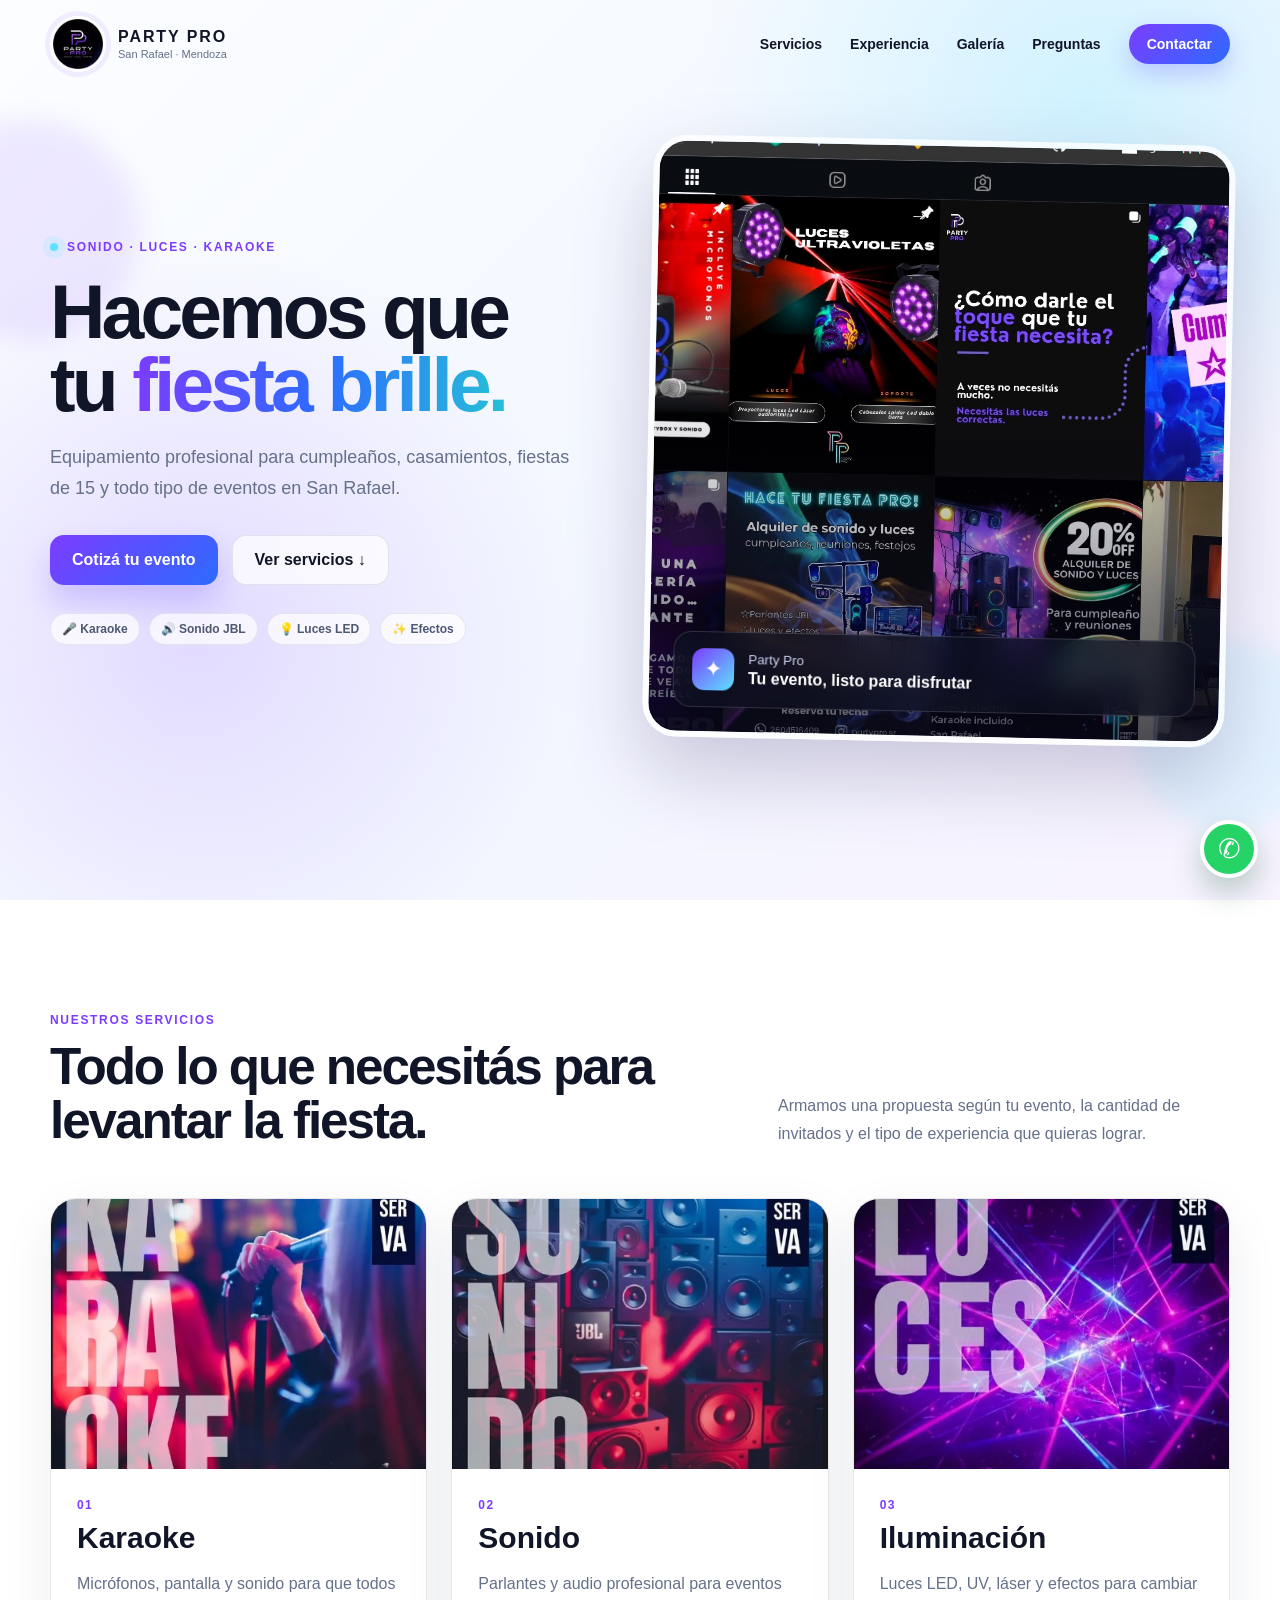
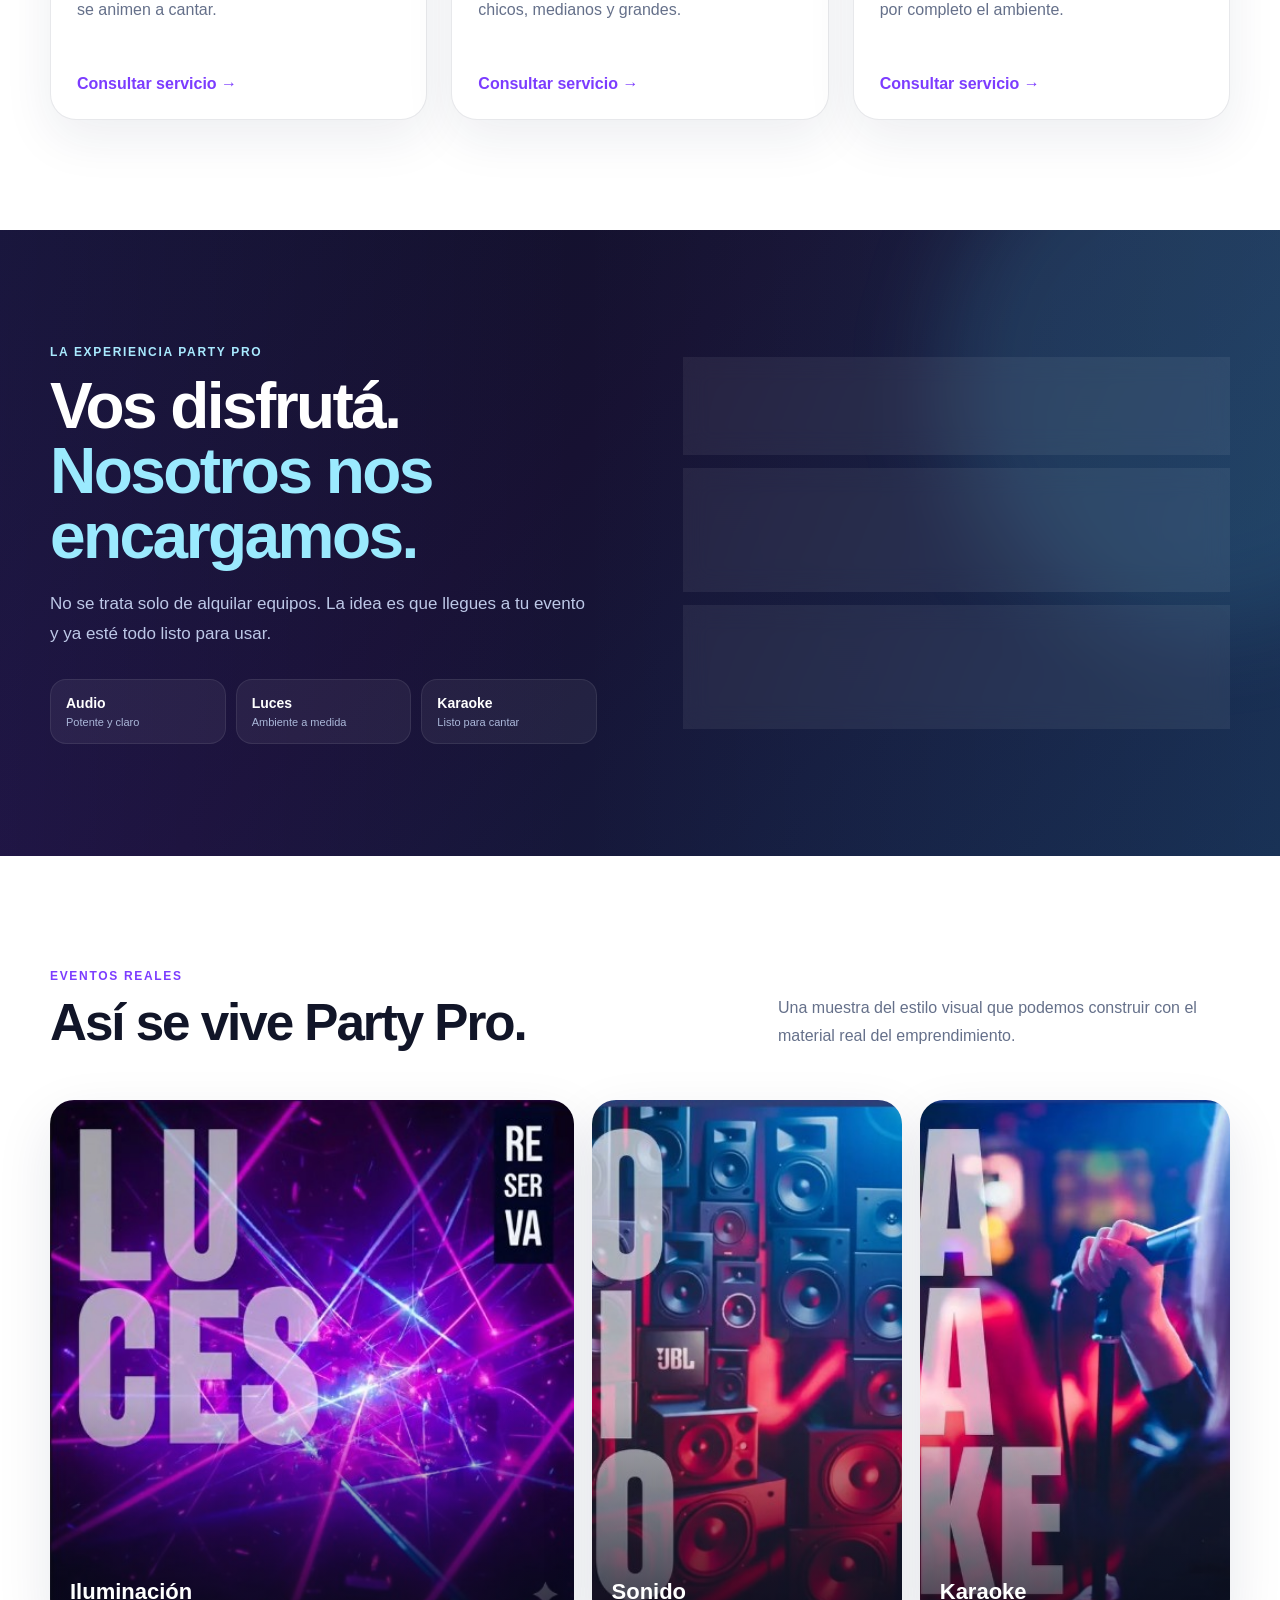
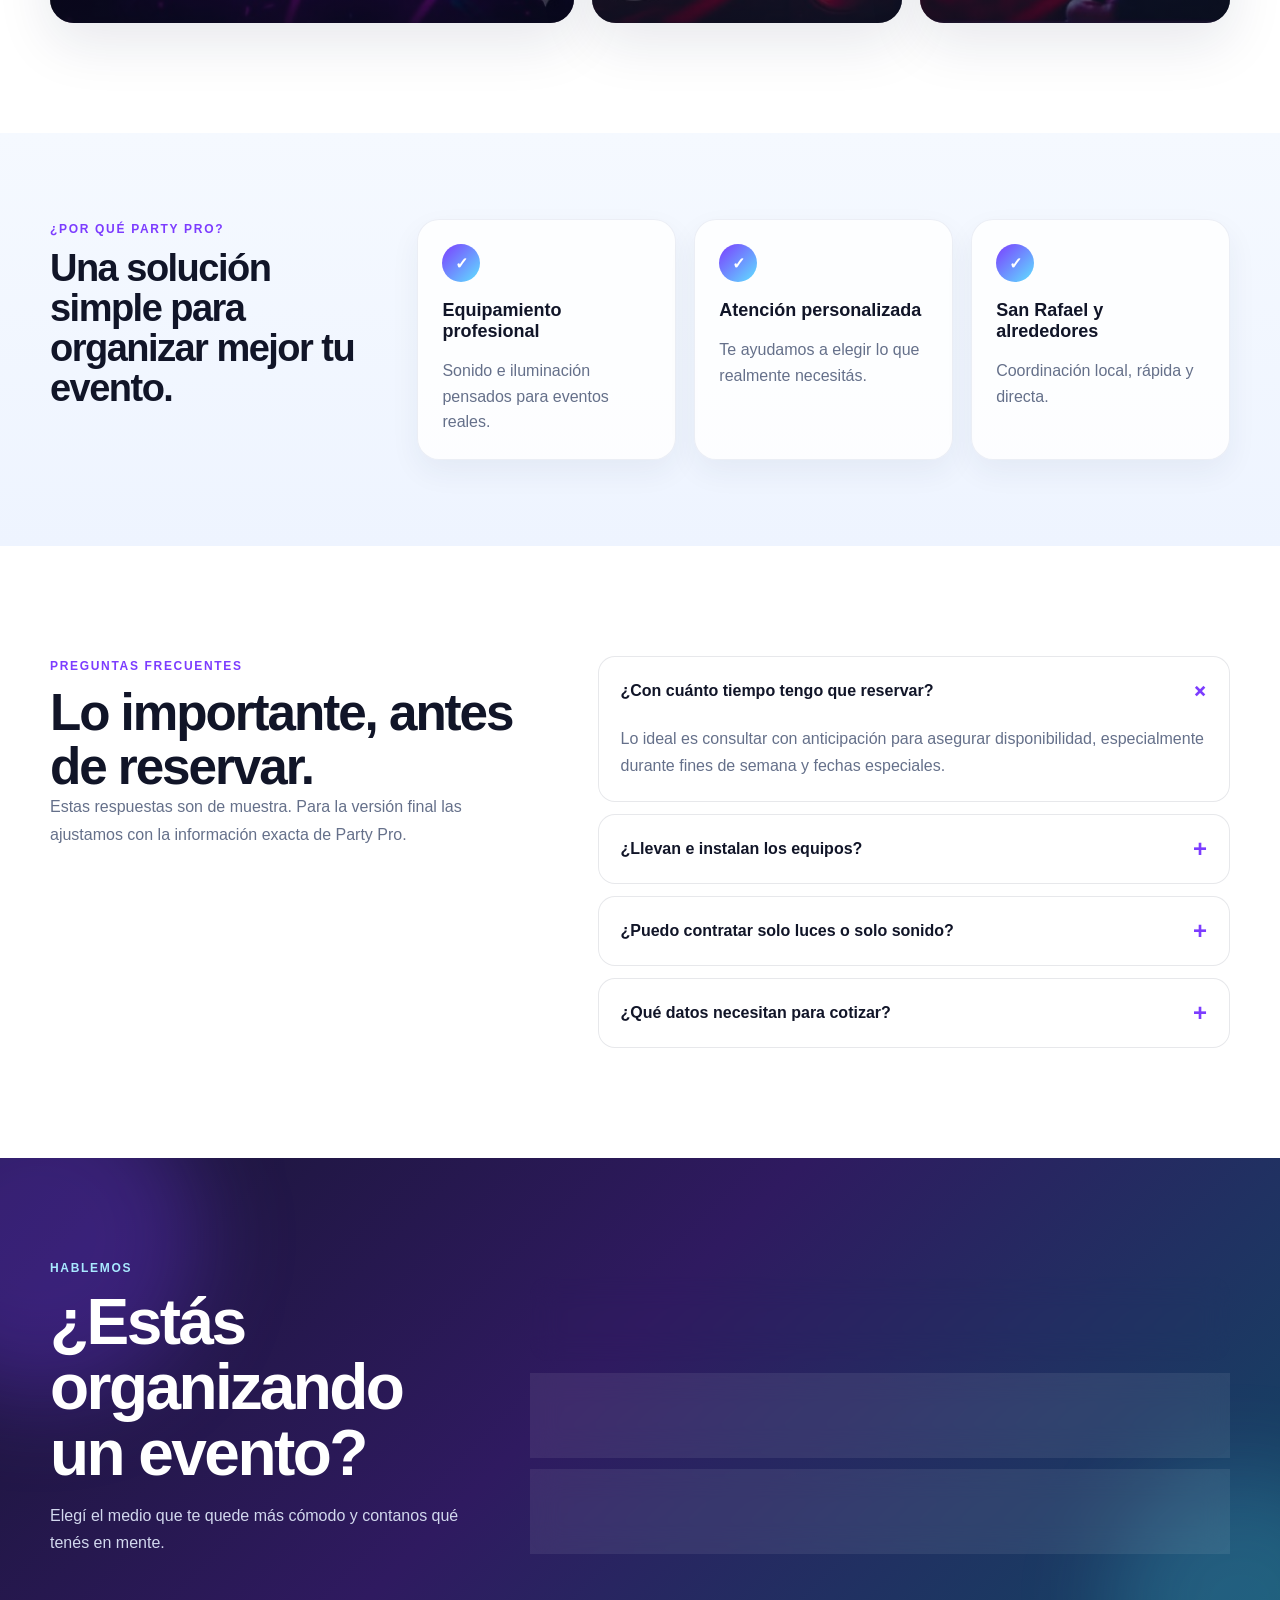
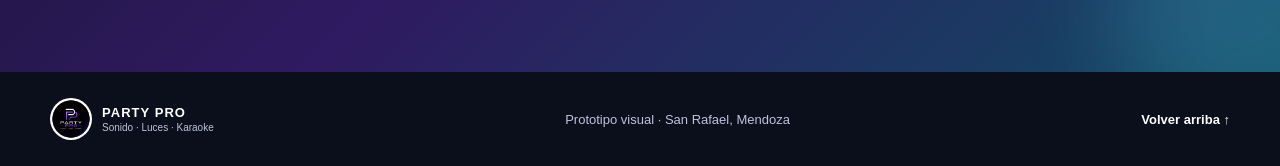
==== index.html @ 0759a893 "Primera version landing Party Pro" ====
<!DOCTYPE html>
<html lang="es">
<head>
  <meta charset="UTF-8" />
  <meta name="viewport" content="width=device-width, initial-scale=1.0" />
  <meta name="description" content="Party Pro San Rafael - Sonido, luces y karaoke para eventos." />
  <title>Party Pro | Sonido, luces y karaoke</title>
  <link rel="stylesheet" href="styles.css" />
</head>
<body>
  <header class="site-header" id="inicio">
    <nav class="navbar container">
      <a href="#inicio" class="brand" aria-label="Party Pro inicio">
        <img src="assets/logo.png" alt="Logo Party Pro" />
        <div class="brand-copy">
          <strong>PARTY PRO</strong>
          <span>San Rafael · Mendoza</span>
        </div>
      </a>

      <button class="menu-toggle" aria-label="Abrir menú" aria-expanded="false">
        <span></span><span></span><span></span>
      </button>

      <div class="nav-links">
        <a href="#servicios">Servicios</a>
        <a href="#experiencia">Experiencia</a>
        <a href="#galeria">Galería</a>
        <a href="#faq">Preguntas</a>
        <a href="#contacto" class="nav-cta">Contactar</a>
      </div>
    </nav>
  </header>

  <main>
    <section class="hero section-light">
      <div class="hero-orb orb-one"></div>
      <div class="hero-orb orb-two"></div>
      <div class="container hero-grid">
        <div class="hero-copy reveal">
          <div class="eyebrow"><span class="pulse"></span> Sonido · Luces · Karaoke</div>
          <h1>Hacemos que tu <span>fiesta brille.</span></h1>
          <p>Equipamiento profesional para cumpleaños, casamientos, fiestas de 15 y todo tipo de eventos en San Rafael.</p>
          <div class="hero-actions">
            <a class="btn btn-primary" href="#contacto">Cotizá tu evento</a>
            <a class="btn btn-ghost" href="#servicios">Ver servicios ↓</a>
          </div>
          <div class="chips">
            <span>🎤 Karaoke</span>
            <span>🔊 Sonido JBL</span>
            <span>💡 Luces LED</span>
            <span>✨ Efectos</span>
          </div>
        </div>

        <div class="hero-visual reveal delay-1">
          <div class="hero-card">
            <img src="assets/hero.jpg" alt="Equipamiento Party Pro para eventos" />
            <div class="hero-card-overlay"></div>
            <div class="hero-badge">
              <span class="badge-icon">✦</span>
              <div>
                <small>Party Pro</small>
                <strong>Tu evento, listo para disfrutar</strong>
              </div>
            </div>
          </div>
        </div>
      </div>
      <div class="hero-bottom-fade"></div>
    </section>

    <section class="services section-light" id="servicios">
      <div class="container">
        <div class="section-heading reveal">
          <div>
            <span class="kicker">Nuestros servicios</span>
            <h2>Todo lo que necesitás para levantar la fiesta.</h2>
          </div>
          <p>Armamos una propuesta según tu evento, la cantidad de invitados y el tipo de experiencia que quieras lograr.</p>
        </div>

        <div class="service-grid">
          <article class="service-card reveal">
            <div class="service-image"><img src="assets/karaoke.jpg" alt="Servicio de karaoke" /></div>
            <div class="service-content">
              <span class="service-number">01</span>
              <h3>Karaoke</h3>
              <p>Micrófonos, pantalla y sonido para que todos se animen a cantar.</p>
              <a href="#contacto">Consultar servicio →</a>
            </div>
          </article>

          <article class="service-card reveal delay-1">
            <div class="service-image"><img src="assets/sonido.jpg" alt="Servicio de sonido" /></div>
            <div class="service-content">
              <span class="service-number">02</span>
              <h3>Sonido</h3>
              <p>Parlantes y audio profesional para eventos chicos, medianos y grandes.</p>
              <a href="#contacto">Consultar servicio →</a>
            </div>
          </article>

          <article class="service-card reveal delay-2">
            <div class="service-image"><img src="assets/luces.jpg" alt="Servicio de luces" /></div>
            <div class="service-content">
              <span class="service-number">03</span>
              <h3>Iluminación</h3>
              <p>Luces LED, UV, láser y efectos para cambiar por completo el ambiente.</p>
              <a href="#contacto">Consultar servicio →</a>
            </div>
          </article>
        </div>
      </div>
    </section>

    <section class="impact" id="experiencia">
      <div class="impact-glow"></div>
      <div class="container impact-grid">
        <div class="impact-copy reveal">
          <span class="kicker light">La experiencia Party Pro</span>
          <h2>Vos disfrutá.<br><span>Nosotros nos encargamos.</span></h2>
          <p>No se trata solo de alquilar equipos. La idea es que llegues a tu evento y ya esté todo listo para usar.</p>
          <div class="mini-stats">
            <div><strong>Audio</strong><span>Potente y claro</span></div>
            <div><strong>Luces</strong><span>Ambiente a medida</span></div>
            <div><strong>Karaoke</strong><span>Listo para cantar</span></div>
          </div>
        </div>

        <div class="steps reveal delay-1">
          <div class="step"><span>01</span><div><h3>Contanos tu idea</h3><p>Fecha, lugar, cantidad de invitados y qué tenés pensado.</p></div></div>
          <div class="step"><span>02</span><div><h3>Armamos el combo ideal</h3><p>Te recomendamos el equipamiento que mejor encaja con tu evento.</p></div></div>
          <div class="step"><span>03</span><div><h3>Lo dejamos listo</h3><p>Coordinamos la entrega e instalación para que vos solo disfrutes.</p></div></div>
        </div>
      </div>
    </section>

    <section class="gallery section-light" id="galeria">
      <div class="container">
        <div class="section-heading reveal">
          <div>
            <span class="kicker">Eventos reales</span>
            <h2>Así se vive Party Pro.</h2>
          </div>
          <p>Una muestra del estilo visual que podemos construir con el material real del emprendimiento.</p>
        </div>

        <div class="gallery-grid">
          <figure class="gallery-item gallery-large reveal"><img src="assets/luces.jpg" alt="Luces para eventos"><figcaption>Iluminación</figcaption></figure>
          <figure class="gallery-item reveal delay-1"><img src="assets/sonido.jpg" alt="Sonido para eventos"><figcaption>Sonido</figcaption></figure>
          <figure class="gallery-item reveal delay-2"><img src="assets/karaoke.jpg" alt="Karaoke para eventos"><figcaption>Karaoke</figcaption></figure>
        </div>
      </div>
    </section>

    <section class="trust section-soft">
      <div class="container trust-grid reveal">
        <div class="trust-intro"><span class="kicker">¿Por qué Party Pro?</span><h2>Una solución simple para organizar mejor tu evento.</h2></div>
        <div class="trust-item"><span>✓</span><div><strong>Equipamiento profesional</strong><p>Sonido e iluminación pensados para eventos reales.</p></div></div>
        <div class="trust-item"><span>✓</span><div><strong>Atención personalizada</strong><p>Te ayudamos a elegir lo que realmente necesitás.</p></div></div>
        <div class="trust-item"><span>✓</span><div><strong>San Rafael y alrededores</strong><p>Coordinación local, rápida y directa.</p></div></div>
      </div>
    </section>

    <section class="faq section-light" id="faq">
      <div class="container faq-grid">
        <div class="faq-title reveal">
          <span class="kicker">Preguntas frecuentes</span>
          <h2>Lo importante, antes de reservar.</h2>
          <p>Estas respuestas son de muestra. Para la versión final las ajustamos con la información exacta de Party Pro.</p>
        </div>
        <div class="accordion reveal delay-1">
          <div class="faq-item active">
            <button><span>¿Con cuánto tiempo tengo que reservar?</span><b>+</b></button>
            <div class="faq-answer"><p>Lo ideal es consultar con anticipación para asegurar disponibilidad, especialmente durante fines de semana y fechas especiales.</p></div>
          </div>
          <div class="faq-item"><button><span>¿Llevan e instalan los equipos?</span><b>+</b></button><div class="faq-answer"><p>La modalidad final se confirma según el servicio contratado y el lugar del evento.</p></div></div>
          <div class="faq-item"><button><span>¿Puedo contratar solo luces o solo sonido?</span><b>+</b></button><div class="faq-answer"><p>Sí. Se puede armar una propuesta personalizada según lo que necesites.</p></div></div>
          <div class="faq-item"><button><span>¿Qué datos necesitan para cotizar?</span><b>+</b></button><div class="faq-answer"><p>Fecha, ubicación, tipo de evento, cantidad aproximada de invitados y los servicios que te interesan.</p></div></div>
        </div>
      </div>
    </section>

    <section class="contact" id="contacto">
      <div class="contact-orb contact-orb-1"></div>
      <div class="contact-orb contact-orb-2"></div>
      <div class="container contact-wrap reveal">
        <div class="contact-copy">
          <span class="kicker light">Hablemos</span>
          <h2>¿Estás organizando un evento?</h2>
          <p>Elegí el medio que te quede más cómodo y contanos qué tenés en mente.</p>
        </div>
        <div class="contact-options">
          <a class="contact-card primary-contact" href="https://wa.me/" target="_blank" rel="noreferrer"><span class="contact-icon">◉</span><div><small>Respuesta rápida</small><strong>WhatsApp</strong><em>Consultar presupuesto →</em></div></a>
          <a class="contact-card" href="https://www.instagram.com/partyprosanrafael/" target="_blank" rel="noreferrer"><span class="contact-icon">◎</span><div><small>Seguinos</small><strong>Instagram</strong><em>@partyprosanrafael →</em></div></a>
          <a class="contact-card" href="mailto:contacto@partypro.com"><span class="contact-icon">✉</span><div><small>Escribinos</small><strong>Email</strong><em>Enviar correo →</em></div></a>
        </div>
      </div>
    </section>
  </main>

  <footer>
    <div class="container footer-inner">
      <div class="footer-brand"><img src="assets/logo.png" alt="Party Pro"><div><strong>PARTY PRO</strong><span>Sonido · Luces · Karaoke</span></div></div>
      <p>Prototipo visual · San Rafael, Mendoza</p>
      <a href="#inicio">Volver arriba ↑</a>
    </div>
  </footer>

  <a href="https://wa.me/" class="floating-whatsapp" target="_blank" rel="noreferrer" aria-label="WhatsApp">✆</a>
  <script src="script.js"></script>
</body>
</html>
---- styles.css ----
:root {
  --ink: #111528;
  --muted: #65708a;
  --line: rgba(27, 34, 60, .10);
  --purple: #7c3cff;
  --purple-2: #a855f7;
  --cyan: #5fe2ff;
  --blue: #2d6bff;
  --paper: #f7fbff;
  --paper-2: #eef7ff;
  --white: #ffffff;
  --night: #0d1020;
}

* { box-sizing: border-box; }
html { scroll-behavior: smooth; }
body {
  margin: 0;
  font-family: Arial, sans-serif;
  color: var(--ink);
  background: #fff;
  overflow-x: hidden;
}
img { display: block; width: 100%; }
a { color: inherit; text-decoration: none; }
button { font: inherit; }
.container { width: min(1180px, calc(100% - 40px)); margin: 0 auto; }

.site-header {
  position: fixed;
  top: 0;
  left: 0;
  width: 100%;
  z-index: 50;
  padding: 16px 0;
  transition: .3s ease;
}
.site-header.scrolled {
  background: rgba(255,255,255,.82);
  backdrop-filter: blur(18px);
  box-shadow: 0 12px 40px rgba(25,35,70,.08);
}
.navbar { display: flex; align-items: center; justify-content: space-between; }
.brand { display: flex; align-items: center; gap: 12px; }
.brand img { width: 56px; height: 56px; border-radius: 50%; object-fit: cover; box-shadow: 0 0 0 5px rgba(124,60,255,.08); }
.brand-copy { display: flex; flex-direction: column; }
.brand-copy strong { font-family: 'Trebuchet MS', Arial, sans-serif; font-size: 16px; letter-spacing: .12em; }
.brand-copy span { font-size: 11px; color: var(--muted); margin-top: 2px; }
.nav-links { display: flex; gap: 28px; align-items: center; font-size: 14px; font-weight: 700; }
.nav-links a { position: relative; }
.nav-links a:not(.nav-cta)::after { content: ''; position: absolute; left: 0; bottom: -8px; width: 0; height: 2px; background: linear-gradient(90deg,var(--purple),var(--cyan)); transition: .25s; }
.nav-links a:hover::after, .nav-links a.active::after { width: 100%; }
.nav-cta { padding: 12px 18px; border-radius: 999px; color: white; background: linear-gradient(135deg,var(--purple),var(--blue)); box-shadow: 0 10px 25px rgba(85,70,255,.25); }
.menu-toggle { display: none; background: none; border: 0; padding: 8px; }
.menu-toggle span { display: block; width: 24px; height: 2px; background: var(--ink); margin: 5px 0; }

.section-light { background: #fff; }
.hero {
  min-height: 100vh;
  position: relative;
  overflow: hidden;
  padding: 140px 0 92px;
  background:
    radial-gradient(circle at 85% 12%, rgba(96,226,255,.24), transparent 29%),
    radial-gradient(circle at 15% 70%, rgba(124,60,255,.16), transparent 31%),
    linear-gradient(135deg,#fbfdff 0%,#f3f7ff 55%,#f8f3ff 100%);
}
.hero-grid { display: grid; grid-template-columns: .95fr 1.05fr; gap: 72px; align-items: center; }
.eyebrow, .kicker { display: inline-flex; align-items: center; gap: 9px; text-transform: uppercase; font-size: 12px; font-weight: 800; letter-spacing: .14em; color: var(--purple); }
.kicker.light { color: #a9eaff; }
.pulse { width: 8px; height: 8px; border-radius: 50%; background: var(--cyan); box-shadow: 0 0 0 7px rgba(95,226,255,.15); }
.hero h1, h2, h3 { font-family: 'Trebuchet MS', Arial, sans-serif; }
.hero h1 { margin: 20px 0 20px; font-size: clamp(54px, 6vw, 86px); line-height: .96; letter-spacing: -.05em; max-width: 680px; }
.hero h1 span { background: linear-gradient(90deg,var(--purple),var(--blue),#26bfd7); -webkit-background-clip: text; color: transparent; }
.hero-copy > p { margin: 0; font-size: 18px; line-height: 1.7; color: var(--muted); max-width: 620px; }
.hero-actions { display: flex; gap: 14px; margin-top: 32px; }
.btn { display: inline-flex; align-items: center; justify-content: center; padding: 15px 22px; border-radius: 14px; font-weight: 800; transition: .25s; }
.btn:hover { transform: translateY(-2px); }
.btn-primary { color: white; background: linear-gradient(135deg,var(--purple),var(--blue)); box-shadow: 0 16px 30px rgba(90,61,255,.22); }
.btn-ghost { background: rgba(255,255,255,.72); border: 1px solid var(--line); backdrop-filter: blur(12px); }
.chips { display: flex; flex-wrap: wrap; gap: 9px; margin-top: 28px; }
.chips span { padding: 8px 11px; border: 1px solid rgba(35,46,80,.09); background: rgba(255,255,255,.7); border-radius: 999px; font-size: 12px; font-weight: 700; color: #4e5872; }
.hero-visual { position: relative; }
.hero-card { position: relative; border-radius: 34px; overflow: hidden; box-shadow: 0 35px 80px rgba(46,30,90,.22); transform: rotate(1.2deg); border: 6px solid rgba(255,255,255,.75); }
.hero-card img { height: 590px; object-fit: cover; filter: saturate(1.1) contrast(1.02); }
.hero-card-overlay { position: absolute; inset: 0; background: linear-gradient(180deg,transparent 40%,rgba(10,10,30,.68)); }
.hero-badge { position: absolute; left: 24px; right: 24px; bottom: 24px; display: flex; gap: 14px; align-items: center; background: rgba(13,16,32,.68); color: white; padding: 16px 18px; border-radius: 18px; backdrop-filter: blur(14px); border: 1px solid rgba(255,255,255,.14); }
.badge-icon { width: 42px; height: 42px; border-radius: 12px; display: grid; place-items: center; background: linear-gradient(135deg,var(--purple),var(--cyan)); font-size: 22px; }
.hero-badge div { display: flex; flex-direction: column; gap: 3px; }
.hero-badge small { color: #cdd4f6; }
.hero-orb { position: absolute; border-radius: 50%; filter: blur(12px); pointer-events: none; }
.orb-one { width: 220px; height: 220px; background: rgba(124,60,255,.10); top: 120px; left: -80px; }
.orb-two { width: 190px; height: 190px; background: rgba(95,226,255,.13); right: -45px; bottom: 70px; }

.services, .gallery, .faq { padding: 110px 0; }
.section-heading { display: grid; grid-template-columns: 1.2fr .8fr; gap: 50px; align-items: end; margin-bottom: 50px; }
.section-heading h2, .faq-title h2, .trust-intro h2 { margin: 12px 0 0; font-size: clamp(38px,4vw,58px); line-height: 1.05; letter-spacing: -.04em; }
.section-heading p, .faq-title p { margin: 0; color: var(--muted); line-height: 1.75; }
.service-grid { display: grid; grid-template-columns: repeat(3,1fr); gap: 24px; }
.service-card { border-radius: 26px; overflow: hidden; background: #fff; border: 1px solid var(--line); box-shadow: 0 18px 50px rgba(24,36,72,.08); transition: .3s ease; }
.service-card:hover { transform: translateY(-8px); box-shadow: 0 26px 70px rgba(73,47,150,.14); border-color: rgba(124,60,255,.28); }
.service-image { height: 270px; overflow: hidden; background: #111; }
.service-image img { height: 100%; object-fit: cover; transition: .45s ease; }
.service-card:hover .service-image img { transform: scale(1.05); }
.service-content { padding: 26px; }
.service-number { color: var(--purple); font-weight: 800; font-size: 12px; letter-spacing: .12em; }
.service-content h3 { font-size: 30px; margin: 8px 0 10px; }
.service-content p { color: var(--muted); line-height: 1.65; min-height: 80px; }
.service-content a { display: inline-block; margin-top: 8px; color: var(--purple); font-weight: 800; }

.impact { position: relative; overflow: hidden; padding: 112px 0; color: white; background: linear-gradient(135deg,#0e1227 0%,#171132 42%,#132348 100%); }
.impact::before { content: ''; position: absolute; inset: 0; background: linear-gradient(90deg,rgba(124,60,255,.10),transparent 45%,rgba(95,226,255,.08)); }
.impact-glow { position: absolute; width: 520px; height: 520px; right: -180px; top: -120px; border-radius: 50%; background: rgba(86,211,255,.13); filter: blur(45px); }
.impact-grid { position: relative; display: grid; grid-template-columns: 1fr 1fr; gap: 86px; align-items: center; }
.impact h2 { font-size: clamp(46px,5vw,72px); margin: 14px 0 20px; line-height: 1.02; letter-spacing: -.04em; }
.impact h2 span { color: #9beafe; }
.impact-copy > p { color: #bdc8e7; line-height: 1.75; font-size: 17px; max-width: 570px; }
.mini-stats { display: grid; grid-template-columns: repeat(3,1fr); gap: 10px; margin-top: 30px; }
.mini-stats div { padding: 15px; background: rgba(255,255,255,.06); border: 1px solid rgba(255,255,255,.08); border-radius: 16px; }
.mini-stats strong, .mini-stats span { display: block; }
.mini-stats strong { font-size: 14px; }
.mini-stats span { font-size: 11px; margin-top: 5px; color: #aab7d9; }
.steps { display: flex; flex-direction: column; gap: 14px; }
.step { display: grid; grid-template-columns: 52px 1fr; gap: 18px; padding: 22px; border-radius: 20px; background: rgba(255,255,255,.065); border: 1px solid rgba(255,255,255,.09); backdrop-filter: blur(12px); }
.step > span { width: 48px; height: 48px; display: grid; place-items: center; border-radius: 14px; background: linear-gradient(135deg,var(--purple),var(--blue)); font-weight: 800; }
.step h3 { margin: 0 0 4px; font-size: 20px; }
.step p { margin: 0; color: #b9c5e5; line-height: 1.55; }

.gallery-grid { display: grid; grid-template-columns: 1.35fr .8fr .8fr; gap: 18px; min-height: 430px; }
.gallery-item { position: relative; margin: 0; border-radius: 24px; overflow: hidden; min-height: 420px; box-shadow: 0 20px 55px rgba(20,34,70,.10); }
.gallery-item img { height: 100%; object-fit: cover; transition: .4s; }
.gallery-item:hover img { transform: scale(1.045); }
.gallery-item::after { content: ''; position: absolute; inset: 0; background: linear-gradient(180deg,transparent 58%,rgba(8,11,29,.70)); }
.gallery-item figcaption { position: absolute; left: 20px; bottom: 18px; z-index: 2; color: white; font-family: 'Trebuchet MS', Arial, sans-serif; font-size: 22px; font-weight: 700; }

.section-soft { background: linear-gradient(180deg,#f5f9ff,#eef4ff); }
.trust { padding: 86px 0; }
.trust-grid { display: grid; grid-template-columns: 1.35fr repeat(3,1fr); gap: 18px; align-items: stretch; }
.trust-intro { padding-right: 24px; }
.trust-intro h2 { font-size: 38px; }
.trust-item { background: rgba(255,255,255,.82); border: 1px solid rgba(82,101,156,.1); border-radius: 22px; padding: 24px; box-shadow: 0 12px 30px rgba(35,51,88,.06); }
.trust-item > span { display: grid; place-items: center; width: 38px; height: 38px; border-radius: 50%; color: white; background: linear-gradient(135deg,var(--purple),var(--cyan)); font-weight: 900; margin-bottom: 18px; }
.trust-item strong { font-family: 'Trebuchet MS', Arial, sans-serif; font-size: 18px; }
.trust-item p { color: var(--muted); line-height: 1.6; margin-bottom: 0; }

.faq-grid { display: grid; grid-template-columns: .85fr 1.15fr; gap: 80px; }
.faq-title { position: sticky; top: 130px; align-self: start; }
.accordion { display: flex; flex-direction: column; gap: 12px; }
.faq-item { border: 1px solid var(--line); border-radius: 17px; overflow: hidden; background: #fff; }
.faq-item button { width: 100%; display: flex; justify-content: space-between; align-items: center; text-align: left; background: none; border: 0; padding: 20px 22px; font-weight: 800; cursor: pointer; color: var(--ink); }
.faq-item b { color: var(--purple); font-size: 24px; transition: .25s; }
.faq-answer { max-height: 0; overflow: hidden; transition: max-height .35s ease; }
.faq-answer p { margin: 0; padding: 0 22px 22px; color: var(--muted); line-height: 1.7; }
.faq-item.active .faq-answer { max-height: 170px; }
.faq-item.active b { transform: rotate(45deg); }

.contact { position: relative; overflow: hidden; color: white; background: linear-gradient(135deg,#191536,#2f1a60 45%,#114964); padding: 100px 0; }
.contact-wrap { position: relative; display: grid; grid-template-columns: .75fr 1.25fr; gap: 60px; align-items: center; }
.contact-copy h2 { font-size: clamp(44px,5vw,68px); margin: 14px 0 16px; line-height: 1.02; letter-spacing: -.04em; }
.contact-copy p { color: #d2d8ee; line-height: 1.7; max-width: 450px; }
.contact-options { display: grid; gap: 12px; }
.contact-card { display: grid; grid-template-columns: 56px 1fr; gap: 16px; align-items: center; padding: 17px 19px; border-radius: 18px; background: rgba(255,255,255,.08); border: 1px solid rgba(255,255,255,.12); backdrop-filter: blur(14px); transition: .25s; }
.contact-card:hover { transform: translateX(6px); background: rgba(255,255,255,.12); }
.primary-contact { background: linear-gradient(90deg,rgba(124,60,255,.55),rgba(45,107,255,.42)); }
.contact-icon { display: grid; place-items: center; width: 48px; height: 48px; border-radius: 14px; background: rgba(255,255,255,.11); font-size: 22px; }
.contact-card div { display: grid; grid-template-columns: 1fr auto; align-items: center; gap: 3px 12px; }
.contact-card small { grid-column: 1/-1; color: #bfc9ea; }
.contact-card strong { font-family: 'Trebuchet MS', Arial, sans-serif; font-size: 22px; }
.contact-card em { font-style: normal; color: #dbe1ff; font-size: 13px; font-weight: 700; }
.contact-orb { position: absolute; border-radius: 50%; filter: blur(45px); }
.contact-orb-1 { width: 320px; height: 320px; background: rgba(124,60,255,.30); left: -120px; top: -80px; }
.contact-orb-2 { width: 260px; height: 260px; background: rgba(95,226,255,.18); right: -90px; bottom: -60px; }

footer { background: #0b0e1b; color: #bcc4dc; padding: 26px 0; }
.footer-inner { display: flex; align-items: center; justify-content: space-between; gap: 24px; font-size: 13px; }
.footer-brand { display: flex; align-items: center; gap: 10px; }
.footer-brand img { width: 42px; height: 42px; border-radius: 50%; }
.footer-brand div { display: flex; flex-direction: column; }
.footer-brand strong { color: white; font-family: 'Trebuchet MS', Arial, sans-serif; letter-spacing: .08em; }
.footer-brand span { font-size: 10px; margin-top: 2px; }
.footer-inner a { color: white; font-weight: 700; }
.floating-whatsapp { position: fixed; right: 22px; bottom: 22px; z-index: 40; width: 58px; height: 58px; border-radius: 50%; display: grid; place-items: center; background: #25d366; color: white; font-size: 27px; box-shadow: 0 14px 30px rgba(17,91,47,.28); border: 4px solid white; }

.reveal { opacity: 0; transform: translateY(24px); transition: opacity .7s ease, transform .7s ease; }
.reveal.visible { opacity: 1; transform: translateY(0); }
.delay-1 { transition-delay: .1s; }
.delay-2 { transition-delay: .2s; }

@media (max-width: 980px) {
  .hero-grid, .impact-grid, .contact-wrap, .faq-grid { grid-template-columns: 1fr; }
  .hero { padding-top: 128px; }
  .hero-grid { gap: 42px; }
  .hero-card img { height: 480px; }
  .service-grid { grid-template-columns: 1fr; }
  .service-image { height: 360px; }
  .gallery-grid { grid-template-columns: 1fr 1fr; }
  .gallery-large { grid-column: 1/-1; min-height: 460px; }
  .trust-grid { grid-template-columns: 1fr 1fr; }
  .trust-intro { grid-column: 1/-1; }
  .faq-title { position: static; }
  .nav-links { position: absolute; top: 82px; left: 20px; right: 20px; display: none; flex-direction: column; align-items: stretch; gap: 4px; padding: 14px; border-radius: 18px; background: rgba(255,255,255,.96); box-shadow: 0 18px 50px rgba(19,30,68,.14); }
  .nav-links.open { display: flex; }
  .nav-links a { padding: 11px 12px; }
  .menu-toggle { display: block; }
}

@media (max-width: 640px) {
  .container { width: min(100% - 28px, 1180px); }
  .brand-copy { display: none; }
  .brand img { width: 50px; height: 50px; }
  .hero { padding-top: 112px; min-height: auto; }
  .hero h1 { font-size: 50px; }
  .hero-copy > p { font-size: 16px; }
  .hero-actions { flex-direction: column; }
  .btn { width: 100%; }
  .hero-card img { height: 420px; }
  .section-heading { grid-template-columns: 1fr; gap: 18px; }
  .services, .gallery, .faq { padding: 82px 0; }
  .service-image { height: 260px; }
  .impact { padding: 84px 0; }
  .impact-grid { gap: 48px; }
  .mini-stats { grid-template-columns: 1fr; }
  .gallery-grid { grid-template-columns: 1fr; }
  .gallery-large { grid-column: auto; }
  .gallery-item, .gallery-large { min-height: 350px; }
  .trust-grid { grid-template-columns: 1fr; }
  .trust-intro { grid-column: auto; }
  .contact { padding: 80px 0; }
  .contact-card div { grid-template-columns: 1fr; }
  .contact-card em { margin-top: 3px; }
  .footer-inner { flex-direction: column; align-items: flex-start; }
}
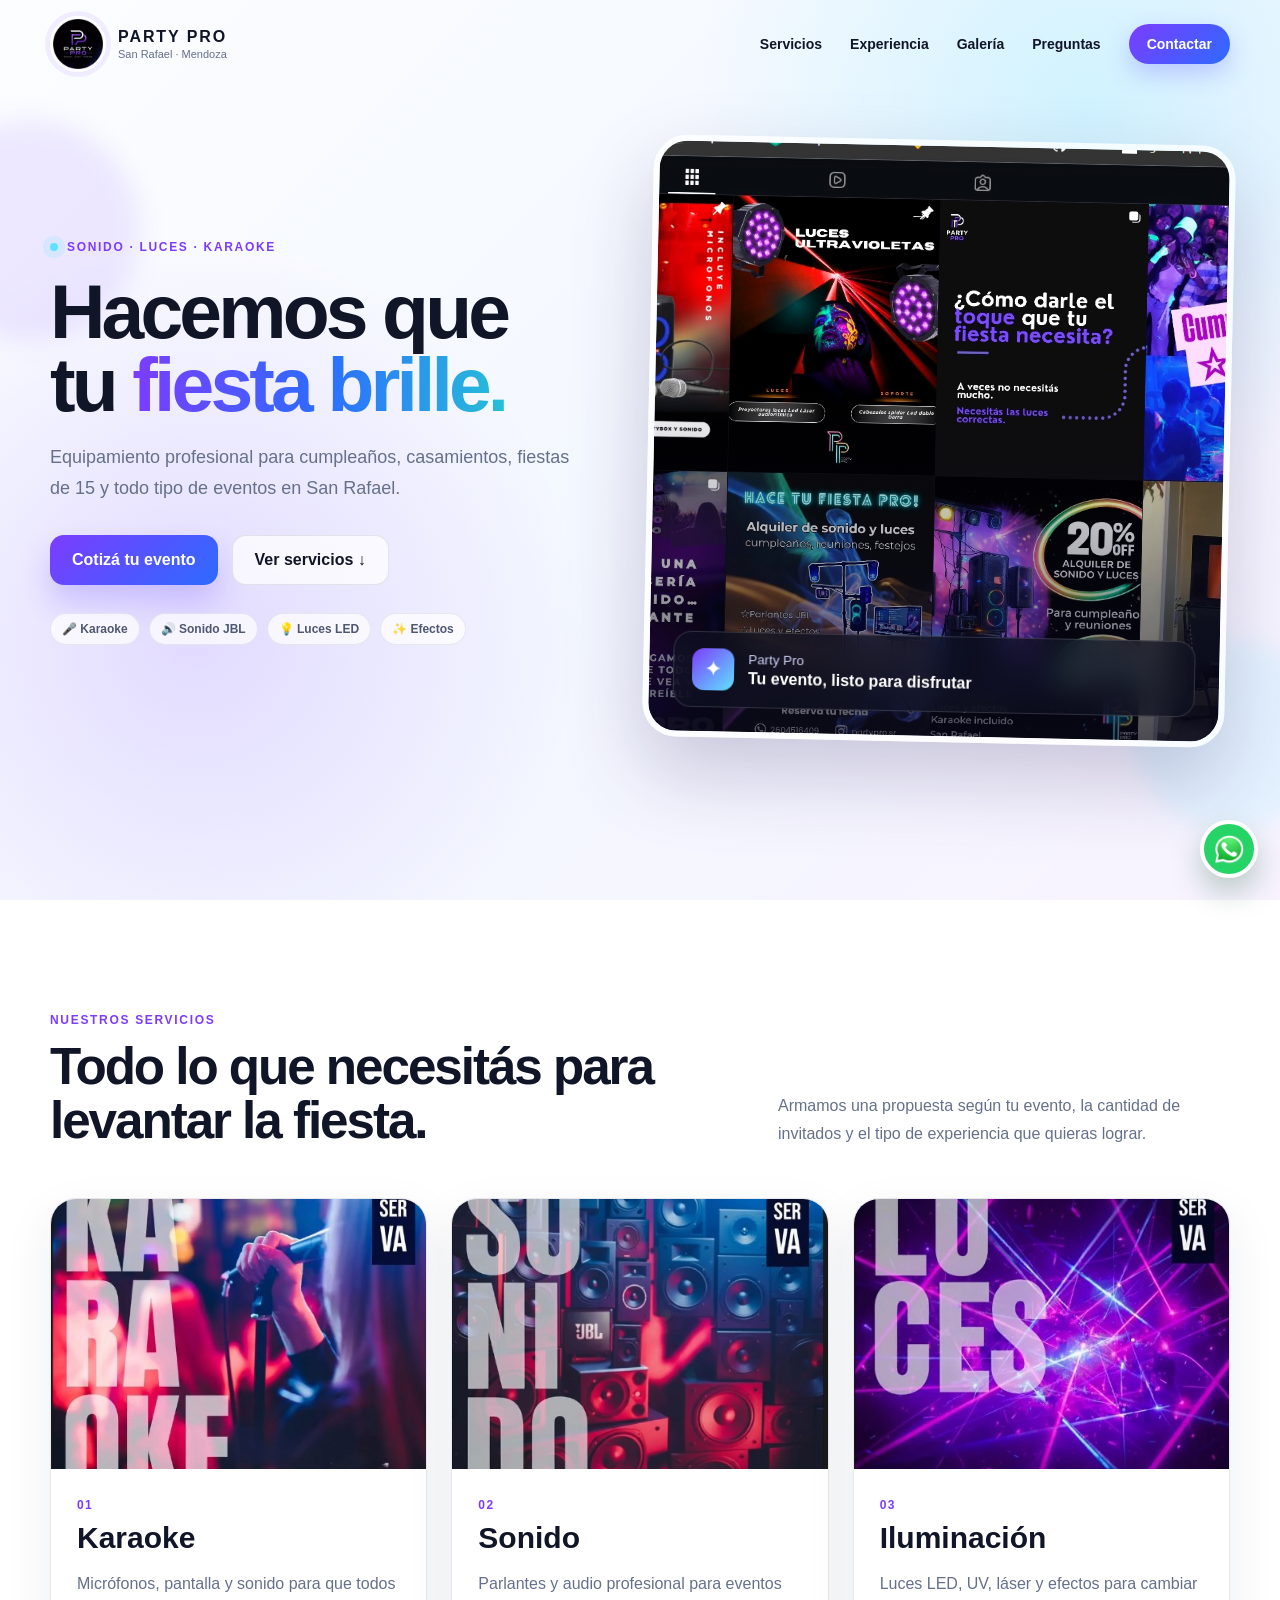
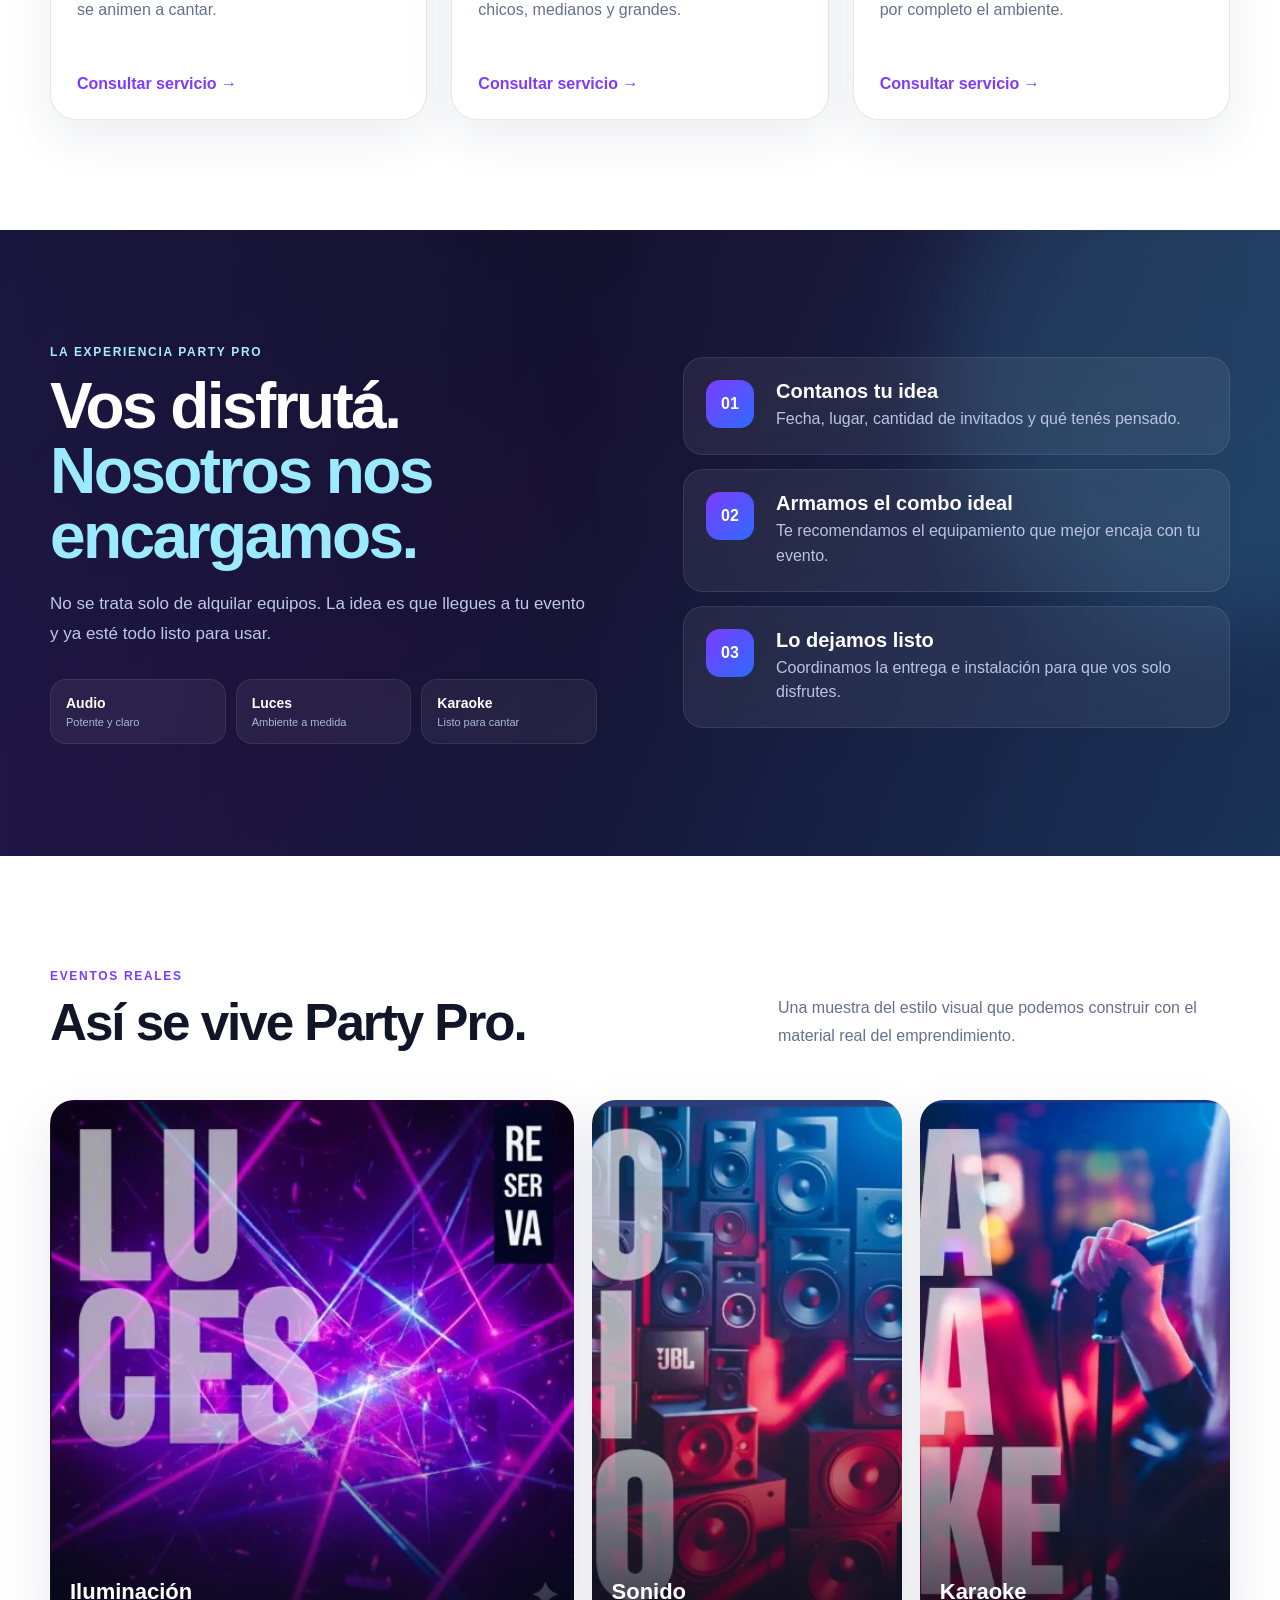
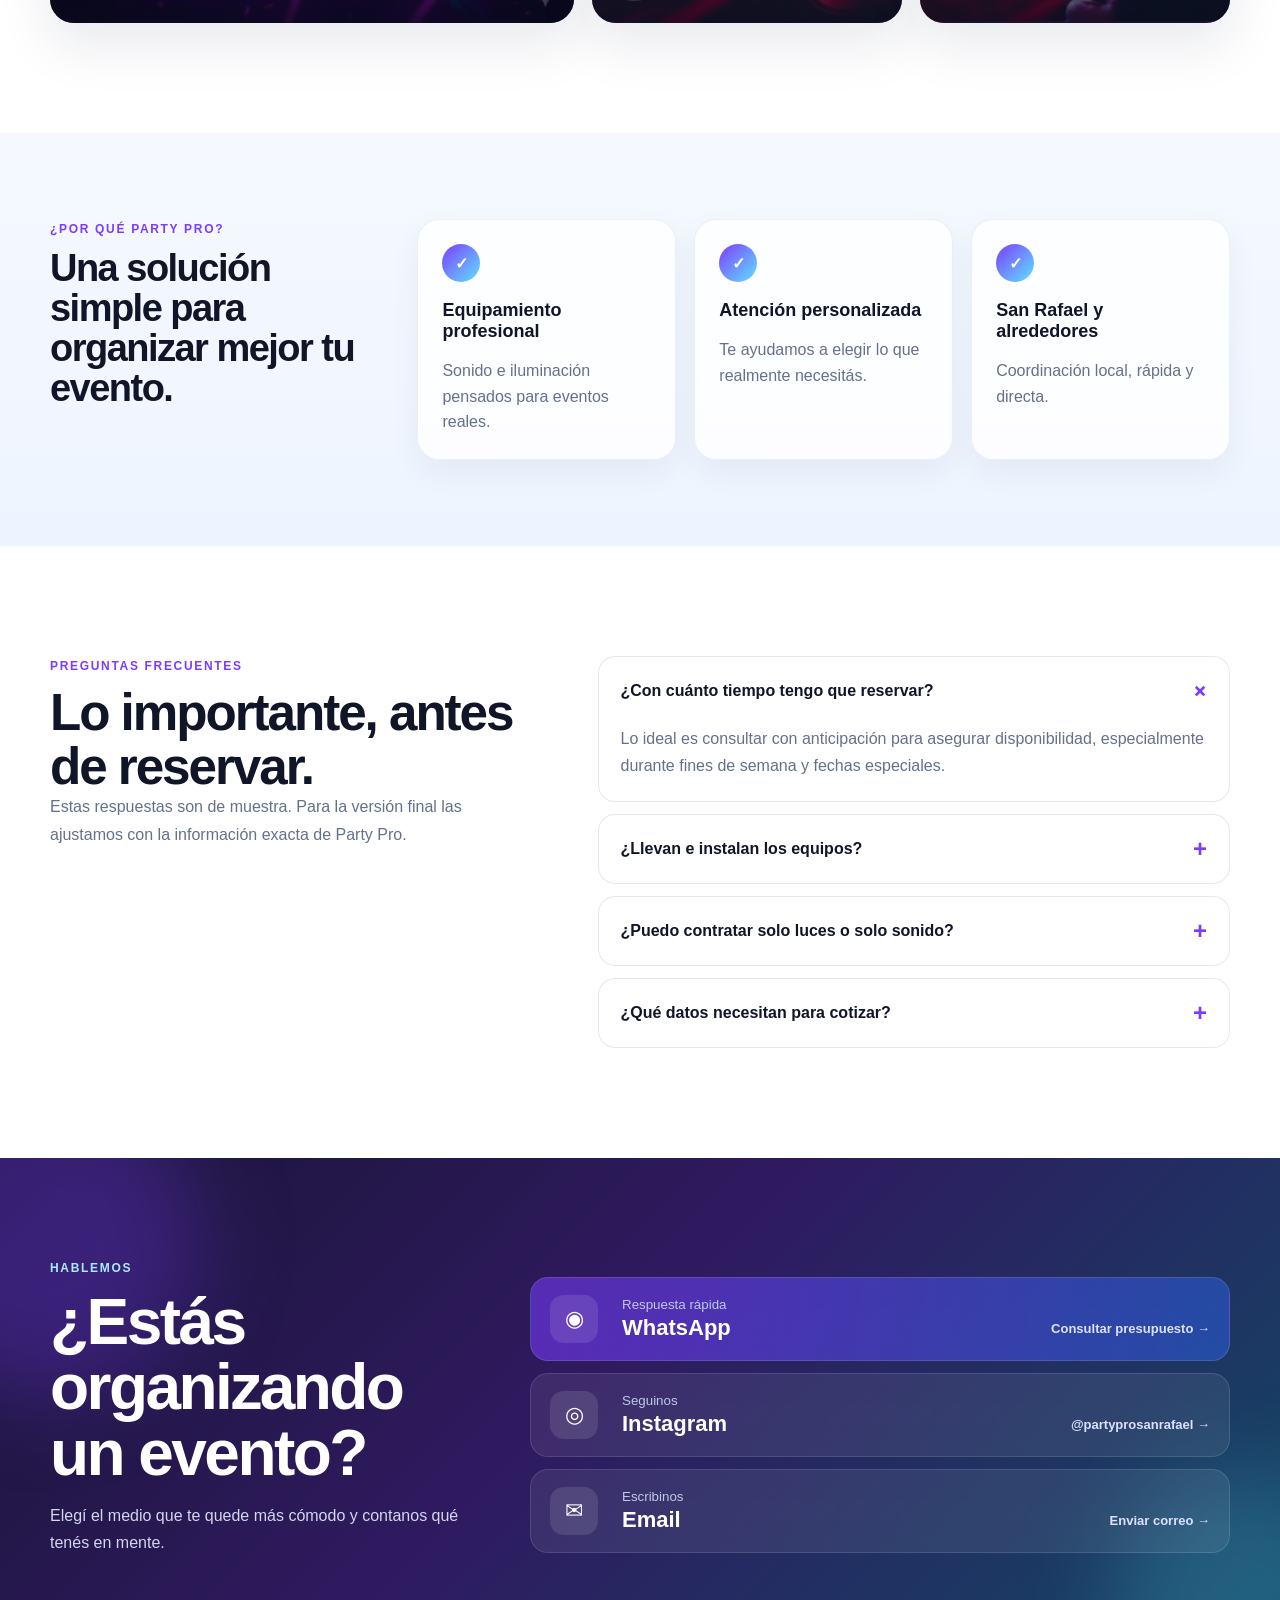
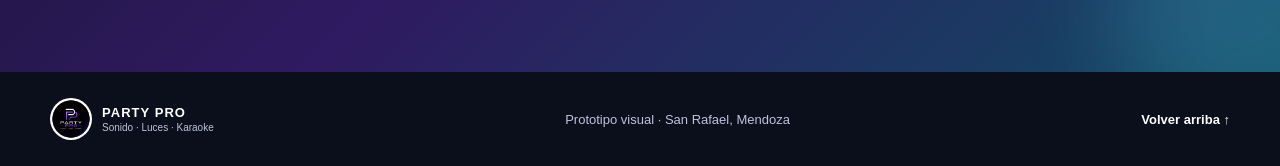
==== commit e777aef6: "favicon y par de mejoras mas" ====
--- a/index.html
+++ b/index.html
@@ -5,6 +5,11 @@
   <meta name="viewport" content="width=device-width, initial-scale=1.0" />
   <meta name="description" content="Party Pro San Rafael - Sonido, luces y karaoke para eventos." />
   <title>Party Pro | Sonido, luces y karaoke</title>
+  <link rel="icon" type="image/png" sizes="32x32" href="assets/favicon-32.png" />
+  <link rel="icon" type="image/png" sizes="48x48" href="assets/favicon-48.png" />
+  <link rel="icon" type="image/png" sizes="192x192" href="assets/favicon-192.png" />
+  <link rel="apple-touch-icon" sizes="180x180" href="assets/favicon-180.png" />
+  <link rel="icon" type="image/png" href="assets/favicon.png" />
   <link rel="stylesheet" href="styles.css" />
 </head>
 <body>
@@ -208,7 +213,7 @@
     </div>
   </footer>
 
-  <a href="https://wa.me/" class="floating-whatsapp" target="_blank" rel="noreferrer" aria-label="WhatsApp">✆</a>
+  <a href="https://wa.me/" class="floating-whatsapp" target="_blank" rel="noreferrer" aria-label="WhatsApp"><img src="assets/wsp.png" alt="WhatsApp Party Pro" /></a>
   <script src="script.js"></script>
 </body>
 </html>
--- a/styles.css
+++ b/styles.css
@@ -10,6 +10,7 @@
   --paper-2: #eef7ff;
   --white: #ffffff;
   --night: #0d1020;
+  --scroll-percent: 0%;
 }
 
 * { box-sizing: border-box; }
@@ -179,7 +180,117 @@
 .footer-brand strong { color: white; font-family: 'Trebuchet MS', Arial, sans-serif; letter-spacing: .08em; }
 .footer-brand span { font-size: 10px; margin-top: 2px; }
 .footer-inner a { color: white; font-weight: 700; }
-.floating-whatsapp { position: fixed; right: 22px; bottom: 22px; z-index: 40; width: 58px; height: 58px; border-radius: 50%; display: grid; place-items: center; background: #25d366; color: white; font-size: 27px; box-shadow: 0 14px 30px rgba(17,91,47,.28); border: 4px solid white; }
+.floating-whatsapp {
+  position: fixed;
+  right: 22px;
+  bottom: 22px;
+  z-index: 40;
+  width: 58px;
+  height: 58px;
+  border-radius: 50%;
+  display: grid;
+  place-items: center;
+  background: #25d366;
+  color: white;
+  font-size: 27px;
+  box-shadow: 0 14px 30px rgba(17,91,47,.28);
+  border: 4px solid white;
+  transition: all 0.3s ease;
+}
+
+.floating-whatsapp img {
+  width: 30px;
+  height: 30px;
+  object-fit: contain;
+}
+
+.floating-whatsapp:hover {
+  transform: scale(1.1);
+  box-shadow: 0 20px 40px rgba(17,91,47,.35);
+}
+
+.back-to-top {
+  position: fixed;
+  left: 22px;
+  bottom: 22px;
+  z-index: 40;
+  width: 48px;
+  height: 48px;
+  border-radius: 50%;
+  display: grid;
+  place-items: center;
+  background: var(--purple);
+  color: white;
+  font-size: 20px;
+  box-shadow: 0 10px 25px rgba(85,70,255,.25);
+  border: 4px solid white;
+  opacity: 0;
+  visibility: hidden;
+  transform: translateY(20px);
+  transition: all 0.4s ease;
+}
+
+.back-to-top.visible {
+  opacity: 1;
+  visibility: visible;
+  transform: translateY(0);
+}
+
+.back-to-top:hover {
+  transform: scale(1.15) translateY(-4px);
+  box-shadow: 0 16px 35px rgba(85,70,255,.35);
+}
+
+.service-card, .trust-item, .contact-card {
+  opacity: 0;
+  transform: translateY(30px) scale(0.95);
+  transition: all 0.6s cubic-bezier(0.16, 1, 0.3, 1);
+}
+
+.service-card.animate-in, .trust-item.animate-in, .contact-card.animate-in {
+  opacity: 1;
+  transform: translateY(0) scale(1);
+}
+
+.service-card:hover, .trust-item:hover, .contact-card:hover {
+  transform: translateY(-8px) scale(1.02);
+}
+
+.hero-orb {
+  will-change: transform;
+  transition: transform 0.5s cubic-bezier(0.2, 0, 0, 1);
+}
+
+.reveal-delay-1 {
+  opacity: 0;
+  transform: translateY(30px) translateZ(0);
+  transition: all 0.7s ease 0.1s;
+}
+
+.reveal-delay-1-active {
+  opacity: 1;
+  transform: translateY(0) translateZ(0);
+}
+
+.reveal-delay-2 {
+  opacity: 0;
+  transform: translateY(30px) translateZ(0);
+  transition: all 0.7s ease 0.2s;
+}
+
+.reveal-delay-2-active {
+  opacity: 1;
+  transform: translateY(0) translateZ(0);
+}
+
+.nav-links a {
+  transition: all 0.3s ease;
+}
+
+.nav-links a:hover {
+  color: var(--purple);
+  transform: translateX(4px);
+}
 
 .reveal { opacity: 0; transform: translateY(24px); transition: opacity .7s ease, transform .7s ease; }
 .reveal.visible { opacity: 1; transform: translateY(0); }
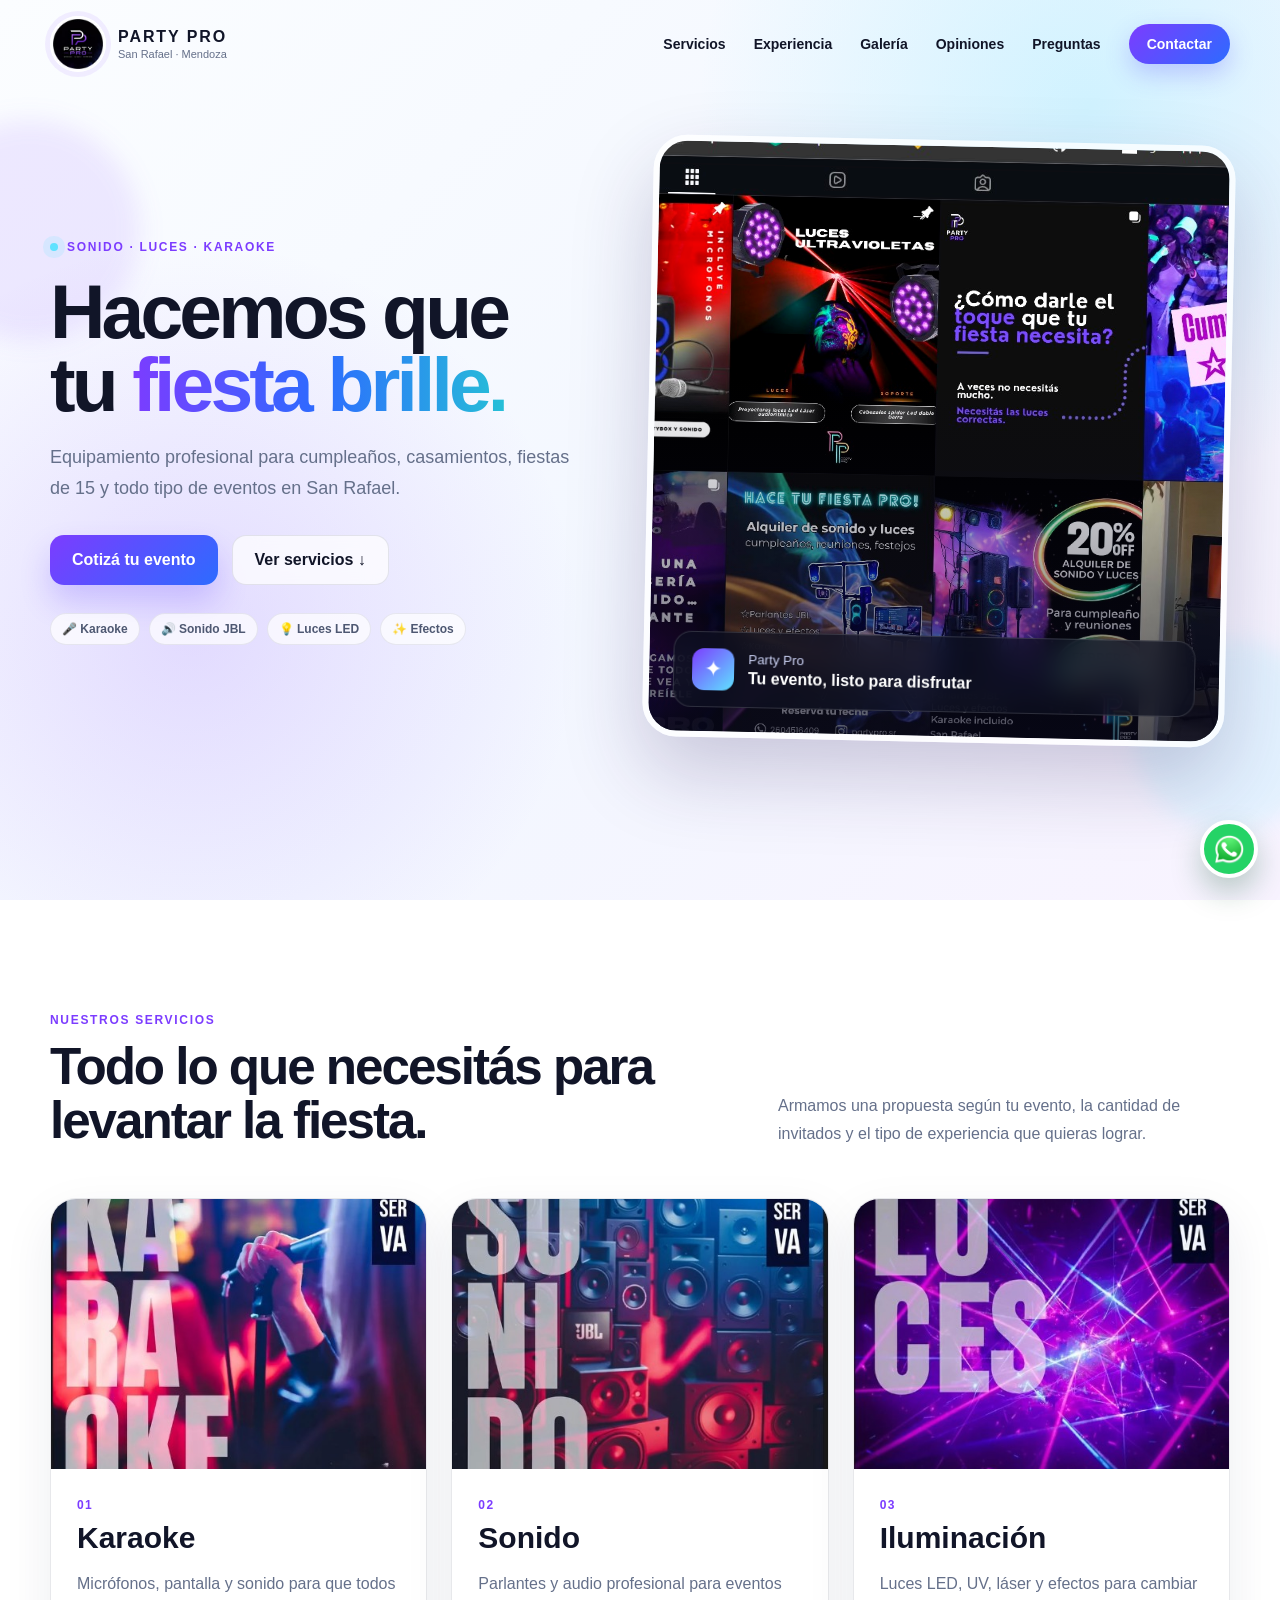
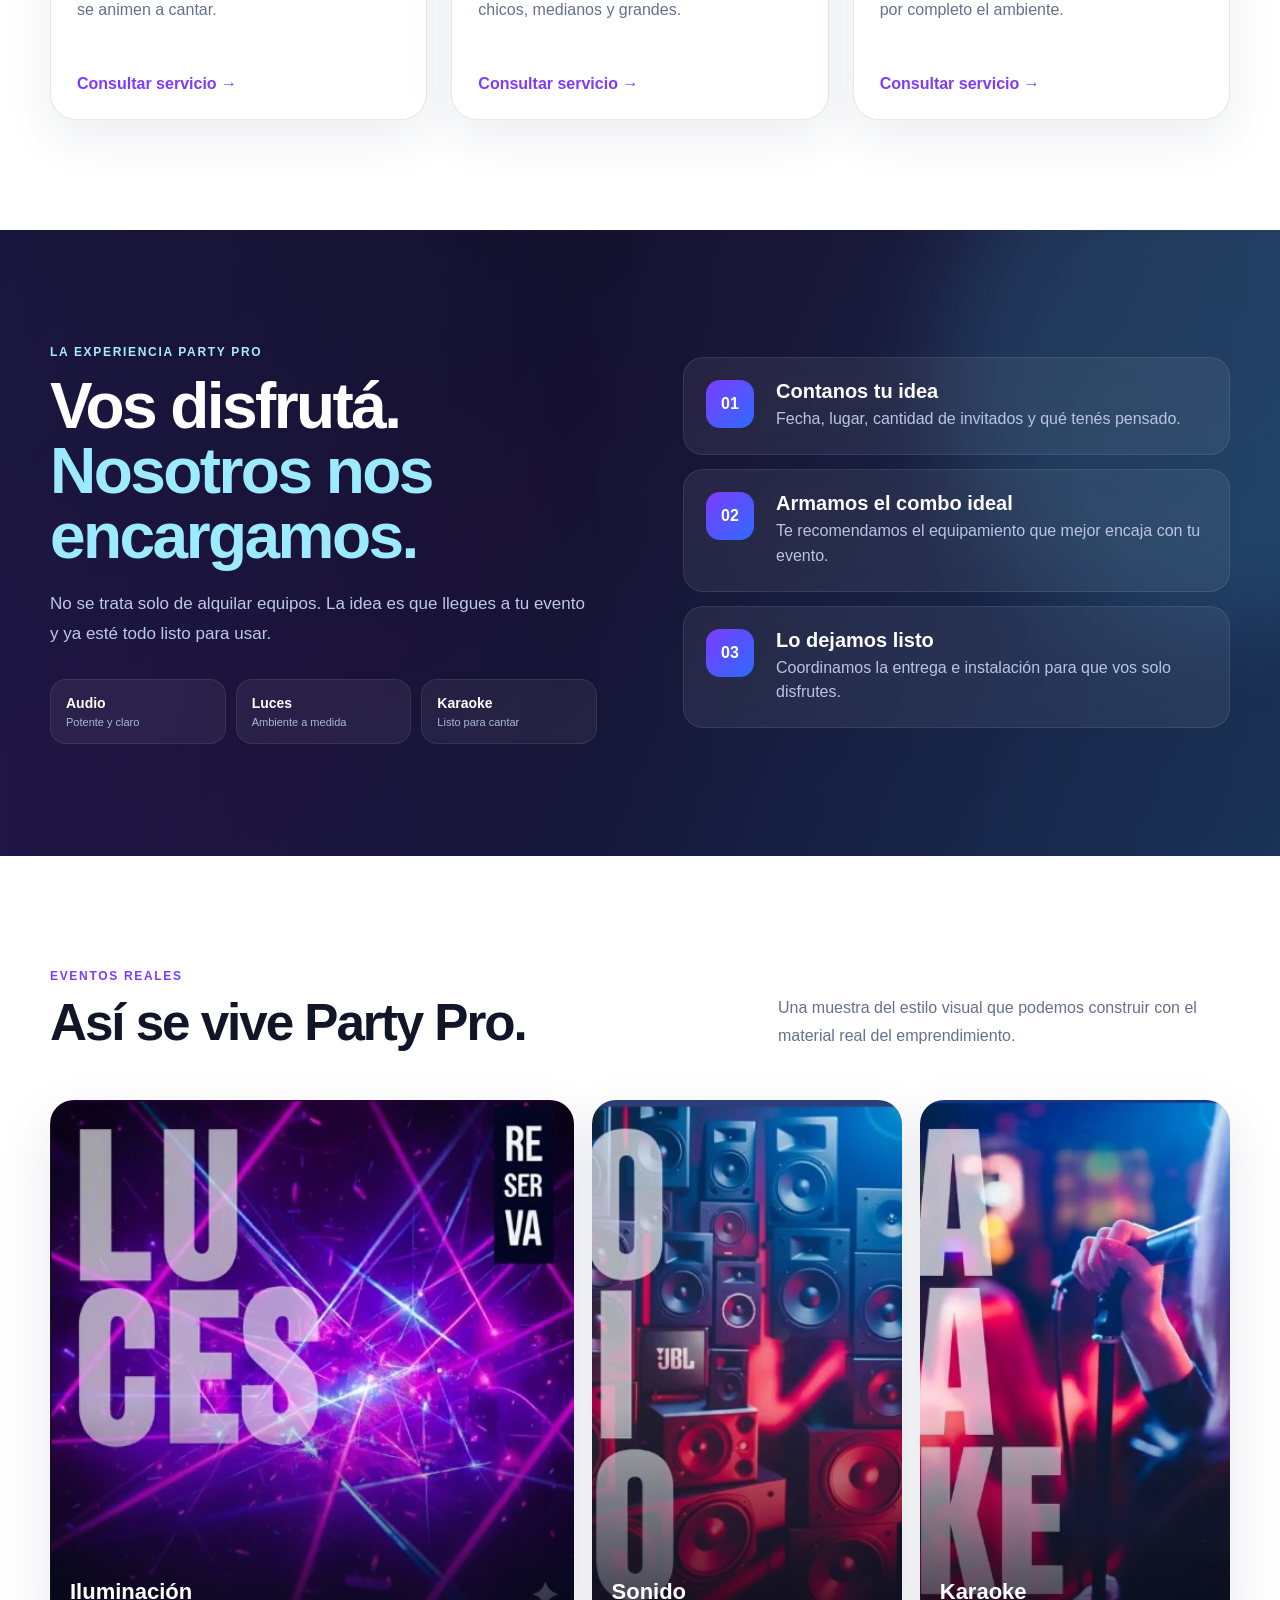
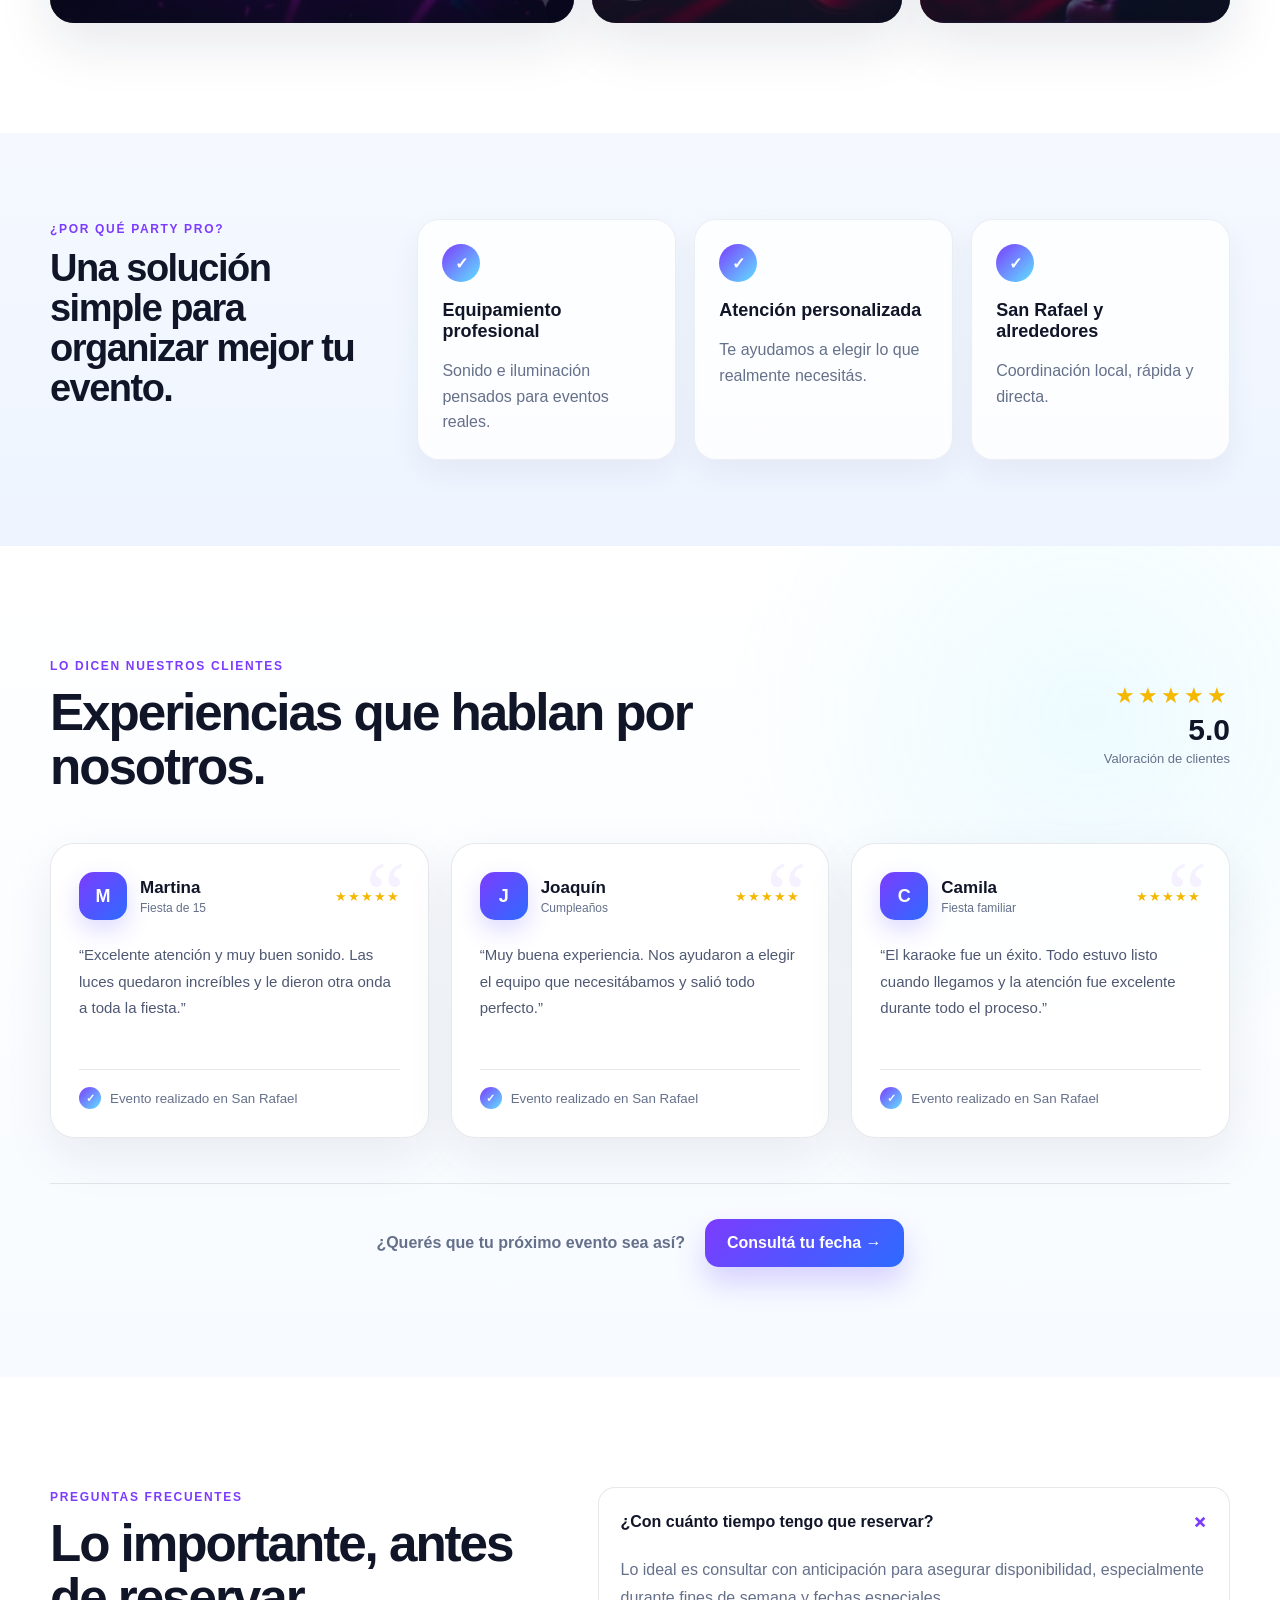
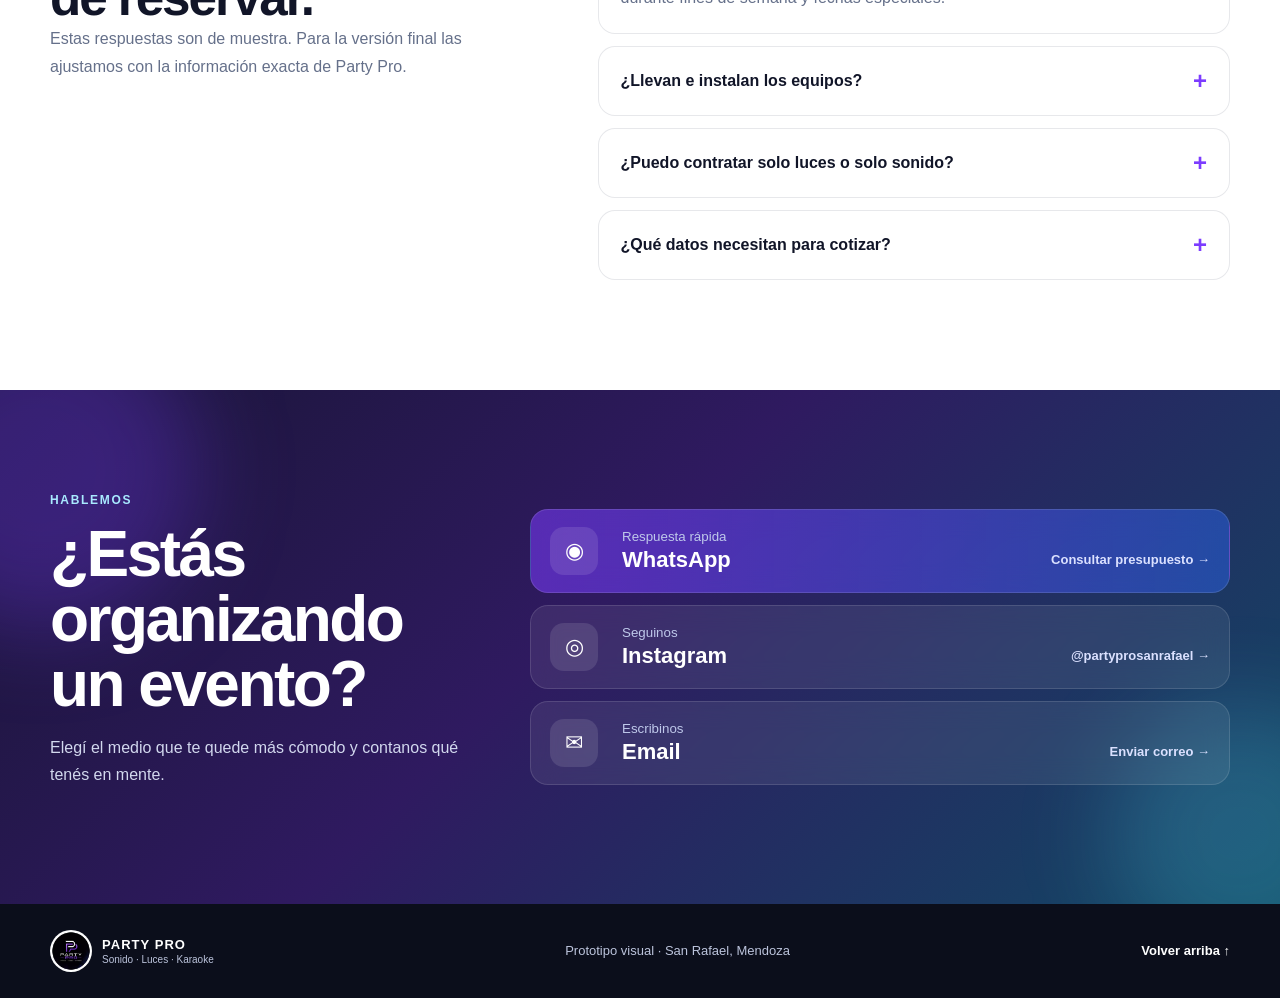
==== commit f879f3a2: "reseñas prime" ====
--- a/index.html
+++ b/index.html
@@ -5,18 +5,24 @@
   <meta name="viewport" content="width=device-width, initial-scale=1.0" />
   <meta name="description" content="Party Pro San Rafael - Sonido, luces y karaoke para eventos." />
   <title>Party Pro | Sonido, luces y karaoke</title>
+
   <link rel="icon" type="image/png" sizes="32x32" href="assets/favicon-32.png" />
   <link rel="icon" type="image/png" sizes="48x48" href="assets/favicon-48.png" />
   <link rel="icon" type="image/png" sizes="192x192" href="assets/favicon-192.png" />
   <link rel="apple-touch-icon" sizes="180x180" href="assets/favicon-180.png" />
   <link rel="icon" type="image/png" href="assets/favicon.png" />
+
   <link rel="stylesheet" href="styles.css" />
 </head>
+
 <body>
+
   <header class="site-header" id="inicio">
     <nav class="navbar container">
+
       <a href="#inicio" class="brand" aria-label="Party Pro inicio">
         <img src="assets/logo.png" alt="Logo Party Pro" />
+
         <div class="brand-copy">
           <strong>PARTY PRO</strong>
           <span>San Rafael · Mendoza</span>
@@ -24,196 +30,953 @@
       </a>
 
       <button class="menu-toggle" aria-label="Abrir menú" aria-expanded="false">
-        <span></span><span></span><span></span>
+        <span></span>
+        <span></span>
+        <span></span>
       </button>
 
       <div class="nav-links">
         <a href="#servicios">Servicios</a>
         <a href="#experiencia">Experiencia</a>
         <a href="#galeria">Galería</a>
+        <a href="#opiniones">Opiniones</a>
         <a href="#faq">Preguntas</a>
         <a href="#contacto" class="nav-cta">Contactar</a>
       </div>
+
     </nav>
   </header>
 
+
   <main>
+
+    <!-- HERO -->
     <section class="hero section-light">
+
       <div class="hero-orb orb-one"></div>
       <div class="hero-orb orb-two"></div>
+
       <div class="container hero-grid">
+
         <div class="hero-copy reveal">
-          <div class="eyebrow"><span class="pulse"></span> Sonido · Luces · Karaoke</div>
-          <h1>Hacemos que tu <span>fiesta brille.</span></h1>
-          <p>Equipamiento profesional para cumpleaños, casamientos, fiestas de 15 y todo tipo de eventos en San Rafael.</p>
+
+          <div class="eyebrow">
+            <span class="pulse"></span>
+            Sonido · Luces · Karaoke
+          </div>
+
+          <h1>
+            Hacemos que tu <span>fiesta brille.</span>
+          </h1>
+
+          <p>
+            Equipamiento profesional para cumpleaños, casamientos,
+            fiestas de 15 y todo tipo de eventos en San Rafael.
+          </p>
+
           <div class="hero-actions">
-            <a class="btn btn-primary" href="#contacto">Cotizá tu evento</a>
-            <a class="btn btn-ghost" href="#servicios">Ver servicios ↓</a>
-          </div>
+            <a class="btn btn-primary" href="#contacto">
+              Cotizá tu evento
+            </a>
+
+            <a class="btn btn-ghost" href="#servicios">
+              Ver servicios ↓
+            </a>
+          </div>
+
           <div class="chips">
             <span>🎤 Karaoke</span>
             <span>🔊 Sonido JBL</span>
             <span>💡 Luces LED</span>
             <span>✨ Efectos</span>
           </div>
-        </div>
+
+        </div>
+
 
         <div class="hero-visual reveal delay-1">
+
           <div class="hero-card">
-            <img src="assets/hero.jpg" alt="Equipamiento Party Pro para eventos" />
+
+            <img
+              src="assets/hero.jpg"
+              alt="Equipamiento Party Pro para eventos"
+            />
+
             <div class="hero-card-overlay"></div>
+
             <div class="hero-badge">
+
               <span class="badge-icon">✦</span>
+
               <div>
                 <small>Party Pro</small>
                 <strong>Tu evento, listo para disfrutar</strong>
               </div>
-            </div>
-          </div>
-        </div>
+
+            </div>
+
+          </div>
+
+        </div>
+
       </div>
+
       <div class="hero-bottom-fade"></div>
+
     </section>
 
+
+    <!-- SERVICIOS -->
     <section class="services section-light" id="servicios">
+
       <div class="container">
+
         <div class="section-heading reveal">
+
           <div>
             <span class="kicker">Nuestros servicios</span>
-            <h2>Todo lo que necesitás para levantar la fiesta.</h2>
-          </div>
-          <p>Armamos una propuesta según tu evento, la cantidad de invitados y el tipo de experiencia que quieras lograr.</p>
-        </div>
+
+            <h2>
+              Todo lo que necesitás para levantar la fiesta.
+            </h2>
+          </div>
+
+          <p>
+            Armamos una propuesta según tu evento, la cantidad de
+            invitados y el tipo de experiencia que quieras lograr.
+          </p>
+
+        </div>
+
 
         <div class="service-grid">
+
           <article class="service-card reveal">
-            <div class="service-image"><img src="assets/karaoke.jpg" alt="Servicio de karaoke" /></div>
+
+            <div class="service-image">
+              <img
+                src="assets/karaoke.jpg"
+                alt="Servicio de karaoke"
+              />
+            </div>
+
             <div class="service-content">
+
               <span class="service-number">01</span>
+
               <h3>Karaoke</h3>
-              <p>Micrófonos, pantalla y sonido para que todos se animen a cantar.</p>
-              <a href="#contacto">Consultar servicio →</a>
-            </div>
+
+              <p>
+                Micrófonos, pantalla y sonido para que todos
+                se animen a cantar.
+              </p>
+
+              <a href="#contacto">
+                Consultar servicio →
+              </a>
+
+            </div>
+
           </article>
 
+
           <article class="service-card reveal delay-1">
-            <div class="service-image"><img src="assets/sonido.jpg" alt="Servicio de sonido" /></div>
+
+            <div class="service-image">
+              <img
+                src="assets/sonido.jpg"
+                alt="Servicio de sonido"
+              />
+            </div>
+
             <div class="service-content">
+
               <span class="service-number">02</span>
+
               <h3>Sonido</h3>
-              <p>Parlantes y audio profesional para eventos chicos, medianos y grandes.</p>
-              <a href="#contacto">Consultar servicio →</a>
-            </div>
+
+              <p>
+                Parlantes y audio profesional para eventos chicos,
+                medianos y grandes.
+              </p>
+
+              <a href="#contacto">
+                Consultar servicio →
+              </a>
+
+            </div>
+
           </article>
 
+
           <article class="service-card reveal delay-2">
-            <div class="service-image"><img src="assets/luces.jpg" alt="Servicio de luces" /></div>
+
+            <div class="service-image">
+              <img
+                src="assets/luces.jpg"
+                alt="Servicio de luces"
+              />
+            </div>
+
             <div class="service-content">
+
               <span class="service-number">03</span>
+
               <h3>Iluminación</h3>
-              <p>Luces LED, UV, láser y efectos para cambiar por completo el ambiente.</p>
-              <a href="#contacto">Consultar servicio →</a>
-            </div>
+
+              <p>
+                Luces LED, UV, láser y efectos para cambiar
+                por completo el ambiente.
+              </p>
+
+              <a href="#contacto">
+                Consultar servicio →
+              </a>
+
+            </div>
+
           </article>
-        </div>
+
+        </div>
+
       </div>
+
     </section>
 
+
+    <!-- EXPERIENCIA -->
     <section class="impact" id="experiencia">
+
       <div class="impact-glow"></div>
+
       <div class="container impact-grid">
+
         <div class="impact-copy reveal">
-          <span class="kicker light">La experiencia Party Pro</span>
-          <h2>Vos disfrutá.<br><span>Nosotros nos encargamos.</span></h2>
-          <p>No se trata solo de alquilar equipos. La idea es que llegues a tu evento y ya esté todo listo para usar.</p>
+
+          <span class="kicker light">
+            La experiencia Party Pro
+          </span>
+
+          <h2>
+            Vos disfrutá.<br>
+            <span>Nosotros nos encargamos.</span>
+          </h2>
+
+          <p>
+            No se trata solo de alquilar equipos. La idea es que
+            llegues a tu evento y ya esté todo listo para usar.
+          </p>
+
           <div class="mini-stats">
-            <div><strong>Audio</strong><span>Potente y claro</span></div>
-            <div><strong>Luces</strong><span>Ambiente a medida</span></div>
-            <div><strong>Karaoke</strong><span>Listo para cantar</span></div>
-          </div>
-        </div>
+
+            <div>
+              <strong>Audio</strong>
+              <span>Potente y claro</span>
+            </div>
+
+            <div>
+              <strong>Luces</strong>
+              <span>Ambiente a medida</span>
+            </div>
+
+            <div>
+              <strong>Karaoke</strong>
+              <span>Listo para cantar</span>
+            </div>
+
+          </div>
+
+        </div>
+
 
         <div class="steps reveal delay-1">
-          <div class="step"><span>01</span><div><h3>Contanos tu idea</h3><p>Fecha, lugar, cantidad de invitados y qué tenés pensado.</p></div></div>
-          <div class="step"><span>02</span><div><h3>Armamos el combo ideal</h3><p>Te recomendamos el equipamiento que mejor encaja con tu evento.</p></div></div>
-          <div class="step"><span>03</span><div><h3>Lo dejamos listo</h3><p>Coordinamos la entrega e instalación para que vos solo disfrutes.</p></div></div>
-        </div>
+
+          <div class="step">
+
+            <span>01</span>
+
+            <div>
+              <h3>Contanos tu idea</h3>
+
+              <p>
+                Fecha, lugar, cantidad de invitados y qué
+                tenés pensado.
+              </p>
+            </div>
+
+          </div>
+
+
+          <div class="step">
+
+            <span>02</span>
+
+            <div>
+              <h3>Armamos el combo ideal</h3>
+
+              <p>
+                Te recomendamos el equipamiento que mejor
+                encaja con tu evento.
+              </p>
+            </div>
+
+          </div>
+
+
+          <div class="step">
+
+            <span>03</span>
+
+            <div>
+              <h3>Lo dejamos listo</h3>
+
+              <p>
+                Coordinamos la entrega e instalación para que
+                vos solo disfrutes.
+              </p>
+            </div>
+
+          </div>
+
+        </div>
+
       </div>
+
     </section>
 
+
+    <!-- GALERÍA -->
     <section class="gallery section-light" id="galeria">
+
       <div class="container">
+
         <div class="section-heading reveal">
+
           <div>
             <span class="kicker">Eventos reales</span>
-            <h2>Así se vive Party Pro.</h2>
-          </div>
-          <p>Una muestra del estilo visual que podemos construir con el material real del emprendimiento.</p>
-        </div>
+
+            <h2>
+              Así se vive Party Pro.
+            </h2>
+          </div>
+
+          <p>
+            Una muestra del estilo visual que podemos construir
+            con el material real del emprendimiento.
+          </p>
+
+        </div>
+
 
         <div class="gallery-grid">
-          <figure class="gallery-item gallery-large reveal"><img src="assets/luces.jpg" alt="Luces para eventos"><figcaption>Iluminación</figcaption></figure>
-          <figure class="gallery-item reveal delay-1"><img src="assets/sonido.jpg" alt="Sonido para eventos"><figcaption>Sonido</figcaption></figure>
-          <figure class="gallery-item reveal delay-2"><img src="assets/karaoke.jpg" alt="Karaoke para eventos"><figcaption>Karaoke</figcaption></figure>
-        </div>
+
+          <figure class="gallery-item gallery-large reveal">
+
+            <img
+              src="assets/luces.jpg"
+              alt="Luces para eventos"
+            />
+
+            <figcaption>Iluminación</figcaption>
+
+          </figure>
+
+
+          <figure class="gallery-item reveal delay-1">
+
+            <img
+              src="assets/sonido.jpg"
+              alt="Sonido para eventos"
+            />
+
+            <figcaption>Sonido</figcaption>
+
+          </figure>
+
+
+          <figure class="gallery-item reveal delay-2">
+
+            <img
+              src="assets/karaoke.jpg"
+              alt="Karaoke para eventos"
+            />
+
+            <figcaption>Karaoke</figcaption>
+
+          </figure>
+
+        </div>
+
       </div>
+
     </section>
 
+
+    <!-- POR QUÉ PARTY PRO -->
     <section class="trust section-soft">
+
       <div class="container trust-grid reveal">
-        <div class="trust-intro"><span class="kicker">¿Por qué Party Pro?</span><h2>Una solución simple para organizar mejor tu evento.</h2></div>
-        <div class="trust-item"><span>✓</span><div><strong>Equipamiento profesional</strong><p>Sonido e iluminación pensados para eventos reales.</p></div></div>
-        <div class="trust-item"><span>✓</span><div><strong>Atención personalizada</strong><p>Te ayudamos a elegir lo que realmente necesitás.</p></div></div>
-        <div class="trust-item"><span>✓</span><div><strong>San Rafael y alrededores</strong><p>Coordinación local, rápida y directa.</p></div></div>
+
+        <div class="trust-intro">
+
+          <span class="kicker">
+            ¿Por qué Party Pro?
+          </span>
+
+          <h2>
+            Una solución simple para organizar mejor tu evento.
+          </h2>
+
+        </div>
+
+
+        <div class="trust-item">
+
+          <span>✓</span>
+
+          <div>
+            <strong>Equipamiento profesional</strong>
+
+            <p>
+              Sonido e iluminación pensados para eventos reales.
+            </p>
+          </div>
+
+        </div>
+
+
+        <div class="trust-item">
+
+          <span>✓</span>
+
+          <div>
+            <strong>Atención personalizada</strong>
+
+            <p>
+              Te ayudamos a elegir lo que realmente necesitás.
+            </p>
+          </div>
+
+        </div>
+
+
+        <div class="trust-item">
+
+          <span>✓</span>
+
+          <div>
+            <strong>San Rafael y alrededores</strong>
+
+            <p>
+              Coordinación local, rápida y directa.
+            </p>
+          </div>
+
+        </div>
+
       </div>
+
     </section>
 
+
+    <!-- OPINIONES -->
+    <section class="reviews section-light" id="opiniones">
+
+      <div class="container">
+
+        <div class="section-heading reviews-heading reveal">
+
+          <div>
+
+            <span class="kicker">
+              Lo dicen nuestros clientes
+            </span>
+
+            <h2>
+              Experiencias que hablan por nosotros.
+            </h2>
+
+          </div>
+
+
+          <div class="reviews-rating">
+
+            <div class="stars">
+              ★★★★★
+            </div>
+
+            <strong>5.0</strong>
+
+            <span>
+              Valoración de clientes
+            </span>
+
+          </div>
+
+        </div>
+
+
+        <div class="reviews-grid">
+
+
+          <!-- RESEÑA 1 -->
+          <article class="review-card reveal">
+
+            <div class="review-top">
+
+              <div class="review-avatar">
+                M
+              </div>
+
+              <div>
+
+                <strong>Martina</strong>
+
+                <span>
+                  Fiesta de 15
+                </span>
+
+              </div>
+
+              <div class="review-stars">
+                ★★★★★
+              </div>
+
+            </div>
+
+
+            <p>
+              “Excelente atención y muy buen sonido.
+              Las luces quedaron increíbles y le dieron
+              otra onda a toda la fiesta.”
+            </p>
+
+
+            <div class="review-event">
+
+              <span>✓</span>
+
+              <small>
+                Evento realizado en San Rafael
+              </small>
+
+            </div>
+
+          </article>
+
+
+          <!-- RESEÑA 2 -->
+          <article class="review-card reveal delay-1">
+
+            <div class="review-top">
+
+              <div class="review-avatar">
+                J
+              </div>
+
+              <div>
+
+                <strong>Joaquín</strong>
+
+                <span>
+                  Cumpleaños
+                </span>
+
+              </div>
+
+              <div class="review-stars">
+                ★★★★★
+              </div>
+
+            </div>
+
+
+            <p>
+              “Muy buena experiencia. Nos ayudaron a elegir
+              el equipo que necesitábamos y salió todo perfecto.”
+            </p>
+
+
+            <div class="review-event">
+
+              <span>✓</span>
+
+              <small>
+                Evento realizado en San Rafael
+              </small>
+
+            </div>
+
+          </article>
+
+
+          <!-- RESEÑA 3 -->
+          <article class="review-card reveal delay-2">
+
+            <div class="review-top">
+
+              <div class="review-avatar">
+                C
+              </div>
+
+              <div>
+
+                <strong>Camila</strong>
+
+                <span>
+                  Fiesta familiar
+                </span>
+
+              </div>
+
+              <div class="review-stars">
+                ★★★★★
+              </div>
+
+            </div>
+
+
+            <p>
+              “El karaoke fue un éxito. Todo estuvo listo
+              cuando llegamos y la atención fue excelente
+              durante todo el proceso.”
+            </p>
+
+
+            <div class="review-event">
+
+              <span>✓</span>
+
+              <small>
+                Evento realizado en San Rafael
+              </small>
+
+            </div>
+
+          </article>
+
+        </div>
+
+
+        <div class="reviews-cta reveal">
+
+          <p>
+            ¿Querés que tu próximo evento sea así?
+          </p>
+
+          <a href="#contacto" class="btn btn-primary">
+            Consultá tu fecha →
+          </a>
+
+        </div>
+
+      </div>
+
+    </section>
+
+
+    <!-- FAQ -->
     <section class="faq section-light" id="faq">
+
       <div class="container faq-grid">
+
         <div class="faq-title reveal">
-          <span class="kicker">Preguntas frecuentes</span>
-          <h2>Lo importante, antes de reservar.</h2>
-          <p>Estas respuestas son de muestra. Para la versión final las ajustamos con la información exacta de Party Pro.</p>
-        </div>
+
+          <span class="kicker">
+            Preguntas frecuentes
+          </span>
+
+          <h2>
+            Lo importante, antes de reservar.
+          </h2>
+
+          <p>
+            Estas respuestas son de muestra. Para la versión final
+            las ajustamos con la información exacta de Party Pro.
+          </p>
+
+        </div>
+
+
         <div class="accordion reveal delay-1">
+
           <div class="faq-item active">
-            <button><span>¿Con cuánto tiempo tengo que reservar?</span><b>+</b></button>
-            <div class="faq-answer"><p>Lo ideal es consultar con anticipación para asegurar disponibilidad, especialmente durante fines de semana y fechas especiales.</p></div>
-          </div>
-          <div class="faq-item"><button><span>¿Llevan e instalan los equipos?</span><b>+</b></button><div class="faq-answer"><p>La modalidad final se confirma según el servicio contratado y el lugar del evento.</p></div></div>
-          <div class="faq-item"><button><span>¿Puedo contratar solo luces o solo sonido?</span><b>+</b></button><div class="faq-answer"><p>Sí. Se puede armar una propuesta personalizada según lo que necesites.</p></div></div>
-          <div class="faq-item"><button><span>¿Qué datos necesitan para cotizar?</span><b>+</b></button><div class="faq-answer"><p>Fecha, ubicación, tipo de evento, cantidad aproximada de invitados y los servicios que te interesan.</p></div></div>
-        </div>
+
+            <button>
+              <span>
+                ¿Con cuánto tiempo tengo que reservar?
+              </span>
+
+              <b>+</b>
+            </button>
+
+            <div class="faq-answer">
+
+              <p>
+                Lo ideal es consultar con anticipación para asegurar
+                disponibilidad, especialmente durante fines de semana
+                y fechas especiales.
+              </p>
+
+            </div>
+
+          </div>
+
+
+          <div class="faq-item">
+
+            <button>
+
+              <span>
+                ¿Llevan e instalan los equipos?
+              </span>
+
+              <b>+</b>
+
+            </button>
+
+            <div class="faq-answer">
+
+              <p>
+                La modalidad final se confirma según el servicio
+                contratado y el lugar del evento.
+              </p>
+
+            </div>
+
+          </div>
+
+
+          <div class="faq-item">
+
+            <button>
+
+              <span>
+                ¿Puedo contratar solo luces o solo sonido?
+              </span>
+
+              <b>+</b>
+
+            </button>
+
+            <div class="faq-answer">
+
+              <p>
+                Sí. Se puede armar una propuesta personalizada
+                según lo que necesites.
+              </p>
+
+            </div>
+
+          </div>
+
+
+          <div class="faq-item">
+
+            <button>
+
+              <span>
+                ¿Qué datos necesitan para cotizar?
+              </span>
+
+              <b>+</b>
+
+            </button>
+
+            <div class="faq-answer">
+
+              <p>
+                Fecha, ubicación, tipo de evento, cantidad aproximada
+                de invitados y los servicios que te interesan.
+              </p>
+
+            </div>
+
+          </div>
+
+        </div>
+
       </div>
+
     </section>
 
+
+    <!-- CONTACTO -->
     <section class="contact" id="contacto">
+
       <div class="contact-orb contact-orb-1"></div>
       <div class="contact-orb contact-orb-2"></div>
+
       <div class="container contact-wrap reveal">
+
         <div class="contact-copy">
-          <span class="kicker light">Hablemos</span>
-          <h2>¿Estás organizando un evento?</h2>
-          <p>Elegí el medio que te quede más cómodo y contanos qué tenés en mente.</p>
-        </div>
+
+          <span class="kicker light">
+            Hablemos
+          </span>
+
+          <h2>
+            ¿Estás organizando un evento?
+          </h2>
+
+          <p>
+            Elegí el medio que te quede más cómodo y contanos
+            qué tenés en mente.
+          </p>
+
+        </div>
+
+
         <div class="contact-options">
-          <a class="contact-card primary-contact" href="https://wa.me/" target="_blank" rel="noreferrer"><span class="contact-icon">◉</span><div><small>Respuesta rápida</small><strong>WhatsApp</strong><em>Consultar presupuesto →</em></div></a>
-          <a class="contact-card" href="https://www.instagram.com/partyprosanrafael/" target="_blank" rel="noreferrer"><span class="contact-icon">◎</span><div><small>Seguinos</small><strong>Instagram</strong><em>@partyprosanrafael →</em></div></a>
-          <a class="contact-card" href="mailto:contacto@partypro.com"><span class="contact-icon">✉</span><div><small>Escribinos</small><strong>Email</strong><em>Enviar correo →</em></div></a>
-        </div>
+
+          <a
+            class="contact-card primary-contact"
+            href="https://wa.me/"
+            target="_blank"
+            rel="noreferrer"
+          >
+
+            <span class="contact-icon">◉</span>
+
+            <div>
+
+              <small>
+                Respuesta rápida
+              </small>
+
+              <strong>
+                WhatsApp
+              </strong>
+
+              <em>
+                Consultar presupuesto →
+              </em>
+
+            </div>
+
+          </a>
+
+
+          <a
+            class="contact-card"
+            href="https://www.instagram.com/partyprosanrafael/"
+            target="_blank"
+            rel="noreferrer"
+          >
+
+            <span class="contact-icon">◎</span>
+
+            <div>
+
+              <small>
+                Seguinos
+              </small>
+
+              <strong>
+                Instagram
+              </strong>
+
+              <em>
+                @partyprosanrafael →
+              </em>
+
+            </div>
+
+          </a>
+
+
+          <a
+            class="contact-card"
+            href="mailto:contacto@partypro.com"
+          >
+
+            <span class="contact-icon">✉</span>
+
+            <div>
+
+              <small>
+                Escribinos
+              </small>
+
+              <strong>
+                Email
+              </strong>
+
+              <em>
+                Enviar correo →
+              </em>
+
+            </div>
+
+          </a>
+
+        </div>
+
       </div>
+
     </section>
+
   </main>
 
+
+  <!-- FOOTER -->
   <footer>
+
     <div class="container footer-inner">
-      <div class="footer-brand"><img src="assets/logo.png" alt="Party Pro"><div><strong>PARTY PRO</strong><span>Sonido · Luces · Karaoke</span></div></div>
-      <p>Prototipo visual · San Rafael, Mendoza</p>
-      <a href="#inicio">Volver arriba ↑</a>
+
+      <div class="footer-brand">
+
+        <img
+          src="assets/logo.png"
+          alt="Party Pro"
+        />
+
+        <div>
+
+          <strong>
+            PARTY PRO
+          </strong>
+
+          <span>
+            Sonido · Luces · Karaoke
+          </span>
+
+        </div>
+
+      </div>
+
+
+      <p>
+        Prototipo visual · San Rafael, Mendoza
+      </p>
+
+
+      <a href="#inicio">
+        Volver arriba ↑
+      </a>
+
     </div>
+
   </footer>
 
-  <a href="https://wa.me/" class="floating-whatsapp" target="_blank" rel="noreferrer" aria-label="WhatsApp"><img src="assets/wsp.png" alt="WhatsApp Party Pro" /></a>
+
+  <!-- WHATSAPP FLOTANTE -->
+  <a
+    href="https://wa.me/"
+    class="floating-whatsapp"
+    target="_blank"
+    rel="noreferrer"
+    aria-label="WhatsApp"
+  >
+    <img
+      src="assets/wsp.png"
+      alt="WhatsApp Party Pro"
+    />
+  </a>
+
+
   <script src="script.js"></script>
+
 </body>
-</html>
+</html>
--- a/styles.css
+++ b/styles.css
@@ -2,19 +2,31 @@
   --ink: #111528;
   --muted: #65708a;
   --line: rgba(27, 34, 60, .10);
+
   --purple: #7c3cff;
   --purple-2: #a855f7;
   --cyan: #5fe2ff;
   --blue: #2d6bff;
+
   --paper: #f7fbff;
   --paper-2: #eef7ff;
   --white: #ffffff;
   --night: #0d1020;
+
   --scroll-percent: 0%;
 }
 
-* { box-sizing: border-box; }
-html { scroll-behavior: smooth; }
+
+* {
+  box-sizing: border-box;
+}
+
+
+html {
+  scroll-behavior: smooth;
+}
+
+
 body {
   margin: 0;
   font-family: Arial, sans-serif;
@@ -22,10 +34,34 @@
   background: #fff;
   overflow-x: hidden;
 }
-img { display: block; width: 100%; }
-a { color: inherit; text-decoration: none; }
-button { font: inherit; }
-.container { width: min(1180px, calc(100% - 40px)); margin: 0 auto; }
+
+
+img {
+  display: block;
+  width: 100%;
+}
+
+
+a {
+  color: inherit;
+  text-decoration: none;
+}
+
+
+button {
+  font: inherit;
+}
+
+
+.container {
+  width: min(1180px, calc(100% - 40px));
+  margin: 0 auto;
+}
+
+
+/* =========================
+   HEADER
+   ========================= */
 
 .site-header {
   position: fixed;
@@ -36,167 +72,1399 @@
   padding: 16px 0;
   transition: .3s ease;
 }
+
+
 .site-header.scrolled {
   background: rgba(255,255,255,.82);
   backdrop-filter: blur(18px);
   box-shadow: 0 12px 40px rgba(25,35,70,.08);
 }
-.navbar { display: flex; align-items: center; justify-content: space-between; }
-.brand { display: flex; align-items: center; gap: 12px; }
-.brand img { width: 56px; height: 56px; border-radius: 50%; object-fit: cover; box-shadow: 0 0 0 5px rgba(124,60,255,.08); }
-.brand-copy { display: flex; flex-direction: column; }
-.brand-copy strong { font-family: 'Trebuchet MS', Arial, sans-serif; font-size: 16px; letter-spacing: .12em; }
-.brand-copy span { font-size: 11px; color: var(--muted); margin-top: 2px; }
-.nav-links { display: flex; gap: 28px; align-items: center; font-size: 14px; font-weight: 700; }
-.nav-links a { position: relative; }
-.nav-links a:not(.nav-cta)::after { content: ''; position: absolute; left: 0; bottom: -8px; width: 0; height: 2px; background: linear-gradient(90deg,var(--purple),var(--cyan)); transition: .25s; }
-.nav-links a:hover::after, .nav-links a.active::after { width: 100%; }
-.nav-cta { padding: 12px 18px; border-radius: 999px; color: white; background: linear-gradient(135deg,var(--purple),var(--blue)); box-shadow: 0 10px 25px rgba(85,70,255,.25); }
-.menu-toggle { display: none; background: none; border: 0; padding: 8px; }
-.menu-toggle span { display: block; width: 24px; height: 2px; background: var(--ink); margin: 5px 0; }
-
-.section-light { background: #fff; }
+
+
+.navbar {
+  display: flex;
+  align-items: center;
+  justify-content: space-between;
+}
+
+
+.brand {
+  display: flex;
+  align-items: center;
+  gap: 12px;
+}
+
+
+.brand img {
+  width: 56px;
+  height: 56px;
+  border-radius: 50%;
+  object-fit: cover;
+  box-shadow: 0 0 0 5px rgba(124,60,255,.08);
+}
+
+
+.brand-copy {
+  display: flex;
+  flex-direction: column;
+}
+
+
+.brand-copy strong {
+  font-family: 'Trebuchet MS', Arial, sans-serif;
+  font-size: 16px;
+  letter-spacing: .12em;
+}
+
+
+.brand-copy span {
+  font-size: 11px;
+  color: var(--muted);
+  margin-top: 2px;
+}
+
+
+.nav-links {
+  display: flex;
+  gap: 28px;
+  align-items: center;
+  font-size: 14px;
+  font-weight: 700;
+}
+
+
+.nav-links a {
+  position: relative;
+  transition: all .3s ease;
+}
+
+
+.nav-links a:not(.nav-cta)::after {
+  content: '';
+  position: absolute;
+  left: 0;
+  bottom: -8px;
+  width: 0;
+  height: 2px;
+  background: linear-gradient(
+    90deg,
+    var(--purple),
+    var(--cyan)
+  );
+  transition: .25s;
+}
+
+
+.nav-links a:hover::after,
+.nav-links a.active::after {
+  width: 100%;
+}
+
+
+.nav-links a:hover {
+  color: var(--purple);
+  transform: translateX(4px);
+}
+
+
+.nav-cta {
+  padding: 12px 18px;
+  border-radius: 999px;
+  color: white;
+  background: linear-gradient(
+    135deg,
+    var(--purple),
+    var(--blue)
+  );
+  box-shadow: 0 10px 25px rgba(85,70,255,.25);
+}
+
+
+.menu-toggle {
+  display: none;
+  background: none;
+  border: 0;
+  padding: 8px;
+}
+
+
+.menu-toggle span {
+  display: block;
+  width: 24px;
+  height: 2px;
+  background: var(--ink);
+  margin: 5px 0;
+}
+
+
+/* =========================
+   GENERAL
+   ========================= */
+
+.section-light {
+  background: #fff;
+}
+
+
+/* =========================
+   HERO
+   ========================= */
+
 .hero {
   min-height: 100vh;
   position: relative;
   overflow: hidden;
   padding: 140px 0 92px;
+
   background:
-    radial-gradient(circle at 85% 12%, rgba(96,226,255,.24), transparent 29%),
-    radial-gradient(circle at 15% 70%, rgba(124,60,255,.16), transparent 31%),
-    linear-gradient(135deg,#fbfdff 0%,#f3f7ff 55%,#f8f3ff 100%);
-}
-.hero-grid { display: grid; grid-template-columns: .95fr 1.05fr; gap: 72px; align-items: center; }
-.eyebrow, .kicker { display: inline-flex; align-items: center; gap: 9px; text-transform: uppercase; font-size: 12px; font-weight: 800; letter-spacing: .14em; color: var(--purple); }
-.kicker.light { color: #a9eaff; }
-.pulse { width: 8px; height: 8px; border-radius: 50%; background: var(--cyan); box-shadow: 0 0 0 7px rgba(95,226,255,.15); }
-.hero h1, h2, h3 { font-family: 'Trebuchet MS', Arial, sans-serif; }
-.hero h1 { margin: 20px 0 20px; font-size: clamp(54px, 6vw, 86px); line-height: .96; letter-spacing: -.05em; max-width: 680px; }
-.hero h1 span { background: linear-gradient(90deg,var(--purple),var(--blue),#26bfd7); -webkit-background-clip: text; color: transparent; }
-.hero-copy > p { margin: 0; font-size: 18px; line-height: 1.7; color: var(--muted); max-width: 620px; }
-.hero-actions { display: flex; gap: 14px; margin-top: 32px; }
-.btn { display: inline-flex; align-items: center; justify-content: center; padding: 15px 22px; border-radius: 14px; font-weight: 800; transition: .25s; }
-.btn:hover { transform: translateY(-2px); }
-.btn-primary { color: white; background: linear-gradient(135deg,var(--purple),var(--blue)); box-shadow: 0 16px 30px rgba(90,61,255,.22); }
-.btn-ghost { background: rgba(255,255,255,.72); border: 1px solid var(--line); backdrop-filter: blur(12px); }
-.chips { display: flex; flex-wrap: wrap; gap: 9px; margin-top: 28px; }
-.chips span { padding: 8px 11px; border: 1px solid rgba(35,46,80,.09); background: rgba(255,255,255,.7); border-radius: 999px; font-size: 12px; font-weight: 700; color: #4e5872; }
-.hero-visual { position: relative; }
-.hero-card { position: relative; border-radius: 34px; overflow: hidden; box-shadow: 0 35px 80px rgba(46,30,90,.22); transform: rotate(1.2deg); border: 6px solid rgba(255,255,255,.75); }
-.hero-card img { height: 590px; object-fit: cover; filter: saturate(1.1) contrast(1.02); }
-.hero-card-overlay { position: absolute; inset: 0; background: linear-gradient(180deg,transparent 40%,rgba(10,10,30,.68)); }
-.hero-badge { position: absolute; left: 24px; right: 24px; bottom: 24px; display: flex; gap: 14px; align-items: center; background: rgba(13,16,32,.68); color: white; padding: 16px 18px; border-radius: 18px; backdrop-filter: blur(14px); border: 1px solid rgba(255,255,255,.14); }
-.badge-icon { width: 42px; height: 42px; border-radius: 12px; display: grid; place-items: center; background: linear-gradient(135deg,var(--purple),var(--cyan)); font-size: 22px; }
-.hero-badge div { display: flex; flex-direction: column; gap: 3px; }
-.hero-badge small { color: #cdd4f6; }
-.hero-orb { position: absolute; border-radius: 50%; filter: blur(12px); pointer-events: none; }
-.orb-one { width: 220px; height: 220px; background: rgba(124,60,255,.10); top: 120px; left: -80px; }
-.orb-two { width: 190px; height: 190px; background: rgba(95,226,255,.13); right: -45px; bottom: 70px; }
-
-.services, .gallery, .faq { padding: 110px 0; }
-.section-heading { display: grid; grid-template-columns: 1.2fr .8fr; gap: 50px; align-items: end; margin-bottom: 50px; }
-.section-heading h2, .faq-title h2, .trust-intro h2 { margin: 12px 0 0; font-size: clamp(38px,4vw,58px); line-height: 1.05; letter-spacing: -.04em; }
-.section-heading p, .faq-title p { margin: 0; color: var(--muted); line-height: 1.75; }
-.service-grid { display: grid; grid-template-columns: repeat(3,1fr); gap: 24px; }
-.service-card { border-radius: 26px; overflow: hidden; background: #fff; border: 1px solid var(--line); box-shadow: 0 18px 50px rgba(24,36,72,.08); transition: .3s ease; }
-.service-card:hover { transform: translateY(-8px); box-shadow: 0 26px 70px rgba(73,47,150,.14); border-color: rgba(124,60,255,.28); }
-.service-image { height: 270px; overflow: hidden; background: #111; }
-.service-image img { height: 100%; object-fit: cover; transition: .45s ease; }
-.service-card:hover .service-image img { transform: scale(1.05); }
-.service-content { padding: 26px; }
-.service-number { color: var(--purple); font-weight: 800; font-size: 12px; letter-spacing: .12em; }
-.service-content h3 { font-size: 30px; margin: 8px 0 10px; }
-.service-content p { color: var(--muted); line-height: 1.65; min-height: 80px; }
-.service-content a { display: inline-block; margin-top: 8px; color: var(--purple); font-weight: 800; }
-
-.impact { position: relative; overflow: hidden; padding: 112px 0; color: white; background: linear-gradient(135deg,#0e1227 0%,#171132 42%,#132348 100%); }
-.impact::before { content: ''; position: absolute; inset: 0; background: linear-gradient(90deg,rgba(124,60,255,.10),transparent 45%,rgba(95,226,255,.08)); }
-.impact-glow { position: absolute; width: 520px; height: 520px; right: -180px; top: -120px; border-radius: 50%; background: rgba(86,211,255,.13); filter: blur(45px); }
-.impact-grid { position: relative; display: grid; grid-template-columns: 1fr 1fr; gap: 86px; align-items: center; }
-.impact h2 { font-size: clamp(46px,5vw,72px); margin: 14px 0 20px; line-height: 1.02; letter-spacing: -.04em; }
-.impact h2 span { color: #9beafe; }
-.impact-copy > p { color: #bdc8e7; line-height: 1.75; font-size: 17px; max-width: 570px; }
-.mini-stats { display: grid; grid-template-columns: repeat(3,1fr); gap: 10px; margin-top: 30px; }
-.mini-stats div { padding: 15px; background: rgba(255,255,255,.06); border: 1px solid rgba(255,255,255,.08); border-radius: 16px; }
-.mini-stats strong, .mini-stats span { display: block; }
-.mini-stats strong { font-size: 14px; }
-.mini-stats span { font-size: 11px; margin-top: 5px; color: #aab7d9; }
-.steps { display: flex; flex-direction: column; gap: 14px; }
-.step { display: grid; grid-template-columns: 52px 1fr; gap: 18px; padding: 22px; border-radius: 20px; background: rgba(255,255,255,.065); border: 1px solid rgba(255,255,255,.09); backdrop-filter: blur(12px); }
-.step > span { width: 48px; height: 48px; display: grid; place-items: center; border-radius: 14px; background: linear-gradient(135deg,var(--purple),var(--blue)); font-weight: 800; }
-.step h3 { margin: 0 0 4px; font-size: 20px; }
-.step p { margin: 0; color: #b9c5e5; line-height: 1.55; }
-
-.gallery-grid { display: grid; grid-template-columns: 1.35fr .8fr .8fr; gap: 18px; min-height: 430px; }
-.gallery-item { position: relative; margin: 0; border-radius: 24px; overflow: hidden; min-height: 420px; box-shadow: 0 20px 55px rgba(20,34,70,.10); }
-.gallery-item img { height: 100%; object-fit: cover; transition: .4s; }
-.gallery-item:hover img { transform: scale(1.045); }
-.gallery-item::after { content: ''; position: absolute; inset: 0; background: linear-gradient(180deg,transparent 58%,rgba(8,11,29,.70)); }
-.gallery-item figcaption { position: absolute; left: 20px; bottom: 18px; z-index: 2; color: white; font-family: 'Trebuchet MS', Arial, sans-serif; font-size: 22px; font-weight: 700; }
-
-.section-soft { background: linear-gradient(180deg,#f5f9ff,#eef4ff); }
-.trust { padding: 86px 0; }
-.trust-grid { display: grid; grid-template-columns: 1.35fr repeat(3,1fr); gap: 18px; align-items: stretch; }
-.trust-intro { padding-right: 24px; }
-.trust-intro h2 { font-size: 38px; }
-.trust-item { background: rgba(255,255,255,.82); border: 1px solid rgba(82,101,156,.1); border-radius: 22px; padding: 24px; box-shadow: 0 12px 30px rgba(35,51,88,.06); }
-.trust-item > span { display: grid; place-items: center; width: 38px; height: 38px; border-radius: 50%; color: white; background: linear-gradient(135deg,var(--purple),var(--cyan)); font-weight: 900; margin-bottom: 18px; }
-.trust-item strong { font-family: 'Trebuchet MS', Arial, sans-serif; font-size: 18px; }
-.trust-item p { color: var(--muted); line-height: 1.6; margin-bottom: 0; }
-
-.faq-grid { display: grid; grid-template-columns: .85fr 1.15fr; gap: 80px; }
-.faq-title { position: sticky; top: 130px; align-self: start; }
-.accordion { display: flex; flex-direction: column; gap: 12px; }
-.faq-item { border: 1px solid var(--line); border-radius: 17px; overflow: hidden; background: #fff; }
-.faq-item button { width: 100%; display: flex; justify-content: space-between; align-items: center; text-align: left; background: none; border: 0; padding: 20px 22px; font-weight: 800; cursor: pointer; color: var(--ink); }
-.faq-item b { color: var(--purple); font-size: 24px; transition: .25s; }
-.faq-answer { max-height: 0; overflow: hidden; transition: max-height .35s ease; }
-.faq-answer p { margin: 0; padding: 0 22px 22px; color: var(--muted); line-height: 1.7; }
-.faq-item.active .faq-answer { max-height: 170px; }
-.faq-item.active b { transform: rotate(45deg); }
-
-.contact { position: relative; overflow: hidden; color: white; background: linear-gradient(135deg,#191536,#2f1a60 45%,#114964); padding: 100px 0; }
-.contact-wrap { position: relative; display: grid; grid-template-columns: .75fr 1.25fr; gap: 60px; align-items: center; }
-.contact-copy h2 { font-size: clamp(44px,5vw,68px); margin: 14px 0 16px; line-height: 1.02; letter-spacing: -.04em; }
-.contact-copy p { color: #d2d8ee; line-height: 1.7; max-width: 450px; }
-.contact-options { display: grid; gap: 12px; }
-.contact-card { display: grid; grid-template-columns: 56px 1fr; gap: 16px; align-items: center; padding: 17px 19px; border-radius: 18px; background: rgba(255,255,255,.08); border: 1px solid rgba(255,255,255,.12); backdrop-filter: blur(14px); transition: .25s; }
-.contact-card:hover { transform: translateX(6px); background: rgba(255,255,255,.12); }
-.primary-contact { background: linear-gradient(90deg,rgba(124,60,255,.55),rgba(45,107,255,.42)); }
-.contact-icon { display: grid; place-items: center; width: 48px; height: 48px; border-radius: 14px; background: rgba(255,255,255,.11); font-size: 22px; }
-.contact-card div { display: grid; grid-template-columns: 1fr auto; align-items: center; gap: 3px 12px; }
-.contact-card small { grid-column: 1/-1; color: #bfc9ea; }
-.contact-card strong { font-family: 'Trebuchet MS', Arial, sans-serif; font-size: 22px; }
-.contact-card em { font-style: normal; color: #dbe1ff; font-size: 13px; font-weight: 700; }
-.contact-orb { position: absolute; border-radius: 50%; filter: blur(45px); }
-.contact-orb-1 { width: 320px; height: 320px; background: rgba(124,60,255,.30); left: -120px; top: -80px; }
-.contact-orb-2 { width: 260px; height: 260px; background: rgba(95,226,255,.18); right: -90px; bottom: -60px; }
-
-footer { background: #0b0e1b; color: #bcc4dc; padding: 26px 0; }
-.footer-inner { display: flex; align-items: center; justify-content: space-between; gap: 24px; font-size: 13px; }
-.footer-brand { display: flex; align-items: center; gap: 10px; }
-.footer-brand img { width: 42px; height: 42px; border-radius: 50%; }
-.footer-brand div { display: flex; flex-direction: column; }
-.footer-brand strong { color: white; font-family: 'Trebuchet MS', Arial, sans-serif; letter-spacing: .08em; }
-.footer-brand span { font-size: 10px; margin-top: 2px; }
-.footer-inner a { color: white; font-weight: 700; }
+    radial-gradient(
+      circle at 85% 12%,
+      rgba(96,226,255,.24),
+      transparent 29%
+    ),
+    radial-gradient(
+      circle at 15% 70%,
+      rgba(124,60,255,.16),
+      transparent 31%
+    ),
+    linear-gradient(
+      135deg,
+      #fbfdff 0%,
+      #f3f7ff 55%,
+      #f8f3ff 100%
+    );
+}
+
+
+.hero-grid {
+  display: grid;
+  grid-template-columns: .95fr 1.05fr;
+  gap: 72px;
+  align-items: center;
+}
+
+
+.eyebrow,
+.kicker {
+  display: inline-flex;
+  align-items: center;
+  gap: 9px;
+  text-transform: uppercase;
+  font-size: 12px;
+  font-weight: 800;
+  letter-spacing: .14em;
+  color: var(--purple);
+}
+
+
+.kicker.light {
+  color: #a9eaff;
+}
+
+
+.pulse {
+  width: 8px;
+  height: 8px;
+  border-radius: 50%;
+  background: var(--cyan);
+  box-shadow: 0 0 0 7px rgba(95,226,255,.15);
+}
+
+
+.hero h1,
+h2,
+h3 {
+  font-family: 'Trebuchet MS', Arial, sans-serif;
+}
+
+
+.hero h1 {
+  margin: 20px 0 20px;
+  font-size: clamp(54px, 6vw, 86px);
+  line-height: .96;
+  letter-spacing: -.05em;
+  max-width: 680px;
+}
+
+
+.hero h1 span {
+  background: linear-gradient(
+    90deg,
+    var(--purple),
+    var(--blue),
+    #26bfd7
+  );
+
+  -webkit-background-clip: text;
+  color: transparent;
+}
+
+
+.hero-copy > p {
+  margin: 0;
+  font-size: 18px;
+  line-height: 1.7;
+  color: var(--muted);
+  max-width: 620px;
+}
+
+
+.hero-actions {
+  display: flex;
+  gap: 14px;
+  margin-top: 32px;
+}
+
+
+.btn {
+  display: inline-flex;
+  align-items: center;
+  justify-content: center;
+  padding: 15px 22px;
+  border-radius: 14px;
+  font-weight: 800;
+  transition: .25s;
+}
+
+
+.btn:hover {
+  transform: translateY(-2px);
+}
+
+
+.btn-primary {
+  color: white;
+  background: linear-gradient(
+    135deg,
+    var(--purple),
+    var(--blue)
+  );
+
+  box-shadow: 0 16px 30px rgba(90,61,255,.22);
+}
+
+
+.btn-ghost {
+  background: rgba(255,255,255,.72);
+  border: 1px solid var(--line);
+  backdrop-filter: blur(12px);
+}
+
+
+.chips {
+  display: flex;
+  flex-wrap: wrap;
+  gap: 9px;
+  margin-top: 28px;
+}
+
+
+.chips span {
+  padding: 8px 11px;
+  border: 1px solid rgba(35,46,80,.09);
+  background: rgba(255,255,255,.7);
+  border-radius: 999px;
+  font-size: 12px;
+  font-weight: 700;
+  color: #4e5872;
+}
+
+
+.hero-visual {
+  position: relative;
+}
+
+
+.hero-card {
+  position: relative;
+  border-radius: 34px;
+  overflow: hidden;
+  box-shadow: 0 35px 80px rgba(46,30,90,.22);
+  transform: rotate(1.2deg);
+  border: 6px solid rgba(255,255,255,.75);
+}
+
+
+.hero-card img {
+  height: 590px;
+  object-fit: cover;
+  filter: saturate(1.1) contrast(1.02);
+}
+
+
+.hero-card-overlay {
+  position: absolute;
+  inset: 0;
+  background: linear-gradient(
+    180deg,
+    transparent 40%,
+    rgba(10,10,30,.68)
+  );
+}
+
+
+.hero-badge {
+  position: absolute;
+  left: 24px;
+  right: 24px;
+  bottom: 24px;
+
+  display: flex;
+  gap: 14px;
+  align-items: center;
+
+  background: rgba(13,16,32,.68);
+  color: white;
+  padding: 16px 18px;
+  border-radius: 18px;
+
+  backdrop-filter: blur(14px);
+  border: 1px solid rgba(255,255,255,.14);
+}
+
+
+.badge-icon {
+  width: 42px;
+  height: 42px;
+  border-radius: 12px;
+  display: grid;
+  place-items: center;
+
+  background: linear-gradient(
+    135deg,
+    var(--purple),
+    var(--cyan)
+  );
+
+  font-size: 22px;
+}
+
+
+.hero-badge div {
+  display: flex;
+  flex-direction: column;
+  gap: 3px;
+}
+
+
+.hero-badge small {
+  color: #cdd4f6;
+}
+
+
+.hero-orb {
+  position: absolute;
+  border-radius: 50%;
+  filter: blur(12px);
+  pointer-events: none;
+  will-change: transform;
+  transition: transform .5s cubic-bezier(.2,0,0,1);
+}
+
+
+.orb-one {
+  width: 220px;
+  height: 220px;
+  background: rgba(124,60,255,.10);
+  top: 120px;
+  left: -80px;
+}
+
+
+.orb-two {
+  width: 190px;
+  height: 190px;
+  background: rgba(95,226,255,.13);
+  right: -45px;
+  bottom: 70px;
+}
+
+
+/* =========================
+   SERVICES
+   ========================= */
+
+.services,
+.gallery,
+.faq {
+  padding: 110px 0;
+}
+
+
+.section-heading {
+  display: grid;
+  grid-template-columns: 1.2fr .8fr;
+  gap: 50px;
+  align-items: end;
+  margin-bottom: 50px;
+}
+
+
+.section-heading h2,
+.faq-title h2,
+.trust-intro h2 {
+  margin: 12px 0 0;
+  font-size: clamp(38px,4vw,58px);
+  line-height: 1.05;
+  letter-spacing: -.04em;
+}
+
+
+.section-heading p,
+.faq-title p {
+  margin: 0;
+  color: var(--muted);
+  line-height: 1.75;
+}
+
+
+.service-grid {
+  display: grid;
+  grid-template-columns: repeat(3,1fr);
+  gap: 24px;
+}
+
+
+.service-card {
+  border-radius: 26px;
+  overflow: hidden;
+  background: #fff;
+  border: 1px solid var(--line);
+  box-shadow: 0 18px 50px rgba(24,36,72,.08);
+  transition: .3s ease;
+}
+
+
+.service-card:hover {
+  transform: translateY(-8px);
+  box-shadow: 0 26px 70px rgba(73,47,150,.14);
+  border-color: rgba(124,60,255,.28);
+}
+
+
+.service-image {
+  height: 270px;
+  overflow: hidden;
+  background: #111;
+}
+
+
+.service-image img {
+  height: 100%;
+  object-fit: cover;
+  transition: .45s ease;
+}
+
+
+.service-card:hover .service-image img {
+  transform: scale(1.05);
+}
+
+
+.service-content {
+  padding: 26px;
+}
+
+
+.service-number {
+  color: var(--purple);
+  font-weight: 800;
+  font-size: 12px;
+  letter-spacing: .12em;
+}
+
+
+.service-content h3 {
+  font-size: 30px;
+  margin: 8px 0 10px;
+}
+
+
+.service-content p {
+  color: var(--muted);
+  line-height: 1.65;
+  min-height: 80px;
+}
+
+
+.service-content a {
+  display: inline-block;
+  margin-top: 8px;
+  color: var(--purple);
+  font-weight: 800;
+}
+
+
+/* =========================
+   EXPERIENCE
+   ========================= */
+
+.impact {
+  position: relative;
+  overflow: hidden;
+  padding: 112px 0;
+  color: white;
+
+  background: linear-gradient(
+    135deg,
+    #0e1227 0%,
+    #171132 42%,
+    #132348 100%
+  );
+}
+
+
+.impact::before {
+  content: '';
+  position: absolute;
+  inset: 0;
+
+  background:
+    linear-gradient(
+      90deg,
+      rgba(124,60,255,.10),
+      transparent 45%,
+      rgba(95,226,255,.08)
+    );
+}
+
+
+.impact-glow {
+  position: absolute;
+  width: 520px;
+  height: 520px;
+  right: -180px;
+  top: -120px;
+  border-radius: 50%;
+  background: rgba(86,211,255,.13);
+  filter: blur(45px);
+}
+
+
+.impact-grid {
+  position: relative;
+  display: grid;
+  grid-template-columns: 1fr 1fr;
+  gap: 86px;
+  align-items: center;
+}
+
+
+.impact h2 {
+  font-size: clamp(46px,5vw,72px);
+  margin: 14px 0 20px;
+  line-height: 1.02;
+  letter-spacing: -.04em;
+}
+
+
+.impact h2 span {
+  color: #9beafe;
+}
+
+
+.impact-copy > p {
+  color: #bdc8e7;
+  line-height: 1.75;
+  font-size: 17px;
+  max-width: 570px;
+}
+
+
+.mini-stats {
+  display: grid;
+  grid-template-columns: repeat(3,1fr);
+  gap: 10px;
+  margin-top: 30px;
+}
+
+
+.mini-stats div {
+  padding: 15px;
+  background: rgba(255,255,255,.06);
+  border: 1px solid rgba(255,255,255,.08);
+  border-radius: 16px;
+}
+
+
+.mini-stats strong,
+.mini-stats span {
+  display: block;
+}
+
+
+.mini-stats strong {
+  font-size: 14px;
+}
+
+
+.mini-stats span {
+  font-size: 11px;
+  margin-top: 5px;
+  color: #aab7d9;
+}
+
+
+.steps {
+  display: flex;
+  flex-direction: column;
+  gap: 14px;
+}
+
+
+.step {
+  display: grid;
+  grid-template-columns: 52px 1fr;
+  gap: 18px;
+  padding: 22px;
+  border-radius: 20px;
+  background: rgba(255,255,255,.065);
+  border: 1px solid rgba(255,255,255,.09);
+  backdrop-filter: blur(12px);
+}
+
+
+.step > span {
+  width: 48px;
+  height: 48px;
+  display: grid;
+  place-items: center;
+  border-radius: 14px;
+
+  background: linear-gradient(
+    135deg,
+    var(--purple),
+    var(--blue)
+  );
+
+  font-weight: 800;
+}
+
+
+.step h3 {
+  margin: 0 0 4px;
+  font-size: 20px;
+}
+
+
+.step p {
+  margin: 0;
+  color: #b9c5e5;
+  line-height: 1.55;
+}
+
+
+/* =========================
+   GALERÍA
+   ========================= */
+
+.gallery-grid {
+  display: grid;
+  grid-template-columns: 1.35fr .8fr .8fr;
+  gap: 18px;
+  min-height: 430px;
+}
+
+
+.gallery-item {
+  position: relative;
+  margin: 0;
+  border-radius: 24px;
+  overflow: hidden;
+  min-height: 420px;
+  box-shadow: 0 20px 55px rgba(20,34,70,.10);
+}
+
+
+.gallery-item img {
+  height: 100%;
+  object-fit: cover;
+  transition: .4s;
+}
+
+
+.gallery-item:hover img {
+  transform: scale(1.045);
+}
+
+
+.gallery-item::after {
+  content: '';
+  position: absolute;
+  inset: 0;
+
+  background:
+    linear-gradient(
+      180deg,
+      transparent 58%,
+      rgba(8,11,29,.70)
+    );
+}
+
+
+.gallery-item figcaption {
+  position: absolute;
+  left: 20px;
+  bottom: 18px;
+  z-index: 2;
+
+  color: white;
+  font-family: 'Trebuchet MS', Arial, sans-serif;
+  font-size: 22px;
+  font-weight: 700;
+}
+
+
+/* =========================
+   TRUST
+   ========================= */
+
+.section-soft {
+  background: linear-gradient(
+    180deg,
+    #f5f9ff,
+    #eef4ff
+  );
+}
+
+
+.trust {
+  padding: 86px 0;
+}
+
+
+.trust-grid {
+  display: grid;
+  grid-template-columns: 1.35fr repeat(3,1fr);
+  gap: 18px;
+  align-items: stretch;
+}
+
+
+.trust-intro {
+  padding-right: 24px;
+}
+
+
+.trust-intro h2 {
+  font-size: 38px;
+}
+
+
+.trust-item {
+  background: rgba(255,255,255,.82);
+  border: 1px solid rgba(82,101,156,.1);
+  border-radius: 22px;
+  padding: 24px;
+  box-shadow: 0 12px 30px rgba(35,51,88,.06);
+}
+
+
+.trust-item > span {
+  display: grid;
+  place-items: center;
+  width: 38px;
+  height: 38px;
+  border-radius: 50%;
+  color: white;
+
+  background: linear-gradient(
+    135deg,
+    var(--purple),
+    var(--cyan)
+  );
+
+  font-weight: 900;
+  margin-bottom: 18px;
+}
+
+
+.trust-item strong {
+  font-family: 'Trebuchet MS', Arial, sans-serif;
+  font-size: 18px;
+}
+
+
+.trust-item p {
+  color: var(--muted);
+  line-height: 1.6;
+  margin-bottom: 0;
+}
+
+
+/* =========================
+   OPINIONES
+   ========================= */
+
+.reviews {
+  padding: 110px 0;
+
+  background:
+    radial-gradient(
+      circle at 85% 20%,
+      rgba(95,226,255,.10),
+      transparent 28%
+    ),
+    linear-gradient(
+      180deg,
+      #ffffff 0%,
+      #f7fbff 100%
+    );
+}
+
+
+.reviews-heading {
+  align-items: center;
+}
+
+
+.reviews-rating {
+  display: flex;
+  flex-direction: column;
+  align-items: flex-end;
+  gap: 4px;
+}
+
+
+.reviews-rating .stars {
+  color: #f5b800;
+  font-size: 22px;
+  letter-spacing: 3px;
+}
+
+
+.reviews-rating strong {
+  font-family: 'Trebuchet MS', Arial, sans-serif;
+  font-size: 30px;
+  color: var(--ink);
+}
+
+
+.reviews-rating span {
+  color: var(--muted);
+  font-size: 13px;
+}
+
+
+.reviews-grid {
+  display: grid;
+  grid-template-columns: repeat(3, 1fr);
+  gap: 22px;
+}
+
+
+.review-card {
+  position: relative;
+  padding: 28px;
+  border-radius: 24px;
+
+  background: rgba(255,255,255,.90);
+  border: 1px solid var(--line);
+
+  box-shadow: 0 18px 50px rgba(24,36,72,.08);
+
+  transition: .3s ease;
+  overflow: hidden;
+}
+
+
+.review-card::before {
+  content: '“';
+
+  position: absolute;
+  right: 22px;
+  top: 5px;
+
+  font-family: Georgia, serif;
+  font-size: 90px;
+  line-height: 1;
+
+  color: rgba(124,60,255,.07);
+
+  pointer-events: none;
+}
+
+
+.review-card:hover {
+  transform: translateY(-8px);
+
+  border-color: rgba(124,60,255,.25);
+
+  box-shadow:
+    0 26px 70px rgba(73,47,150,.14);
+}
+
+
+.review-top {
+  display: grid;
+  grid-template-columns: 48px 1fr auto;
+  gap: 13px;
+  align-items: center;
+  margin-bottom: 22px;
+}
+
+
+.review-avatar {
+  width: 48px;
+  height: 48px;
+
+  display: grid;
+  place-items: center;
+
+  border-radius: 15px;
+
+  color: white;
+
+  font-family: 'Trebuchet MS', Arial, sans-serif;
+  font-weight: 800;
+  font-size: 18px;
+
+  background: linear-gradient(
+    135deg,
+    var(--purple),
+    var(--blue)
+  );
+
+  box-shadow:
+    0 10px 24px rgba(85,70,255,.20);
+}
+
+
+.review-top > div:nth-child(2) {
+  display: flex;
+  flex-direction: column;
+  gap: 3px;
+}
+
+
+.review-top strong {
+  font-family: 'Trebuchet MS', Arial, sans-serif;
+  font-size: 17px;
+}
+
+
+.review-top span {
+  color: var(--muted);
+  font-size: 12px;
+}
+
+
+.review-stars {
+  color: #f5b800;
+  font-size: 13px;
+  letter-spacing: 1px;
+  white-space: nowrap;
+}
+
+
+.review-card > p {
+  position: relative;
+  z-index: 1;
+
+  margin: 0;
+
+  min-height: 105px;
+
+  color: #4e5872;
+  line-height: 1.75;
+  font-size: 15px;
+}
+
+
+.review-event {
+  display: flex;
+  align-items: center;
+  gap: 9px;
+
+  margin-top: 22px;
+  padding-top: 17px;
+
+  border-top: 1px solid var(--line);
+}
+
+
+.review-event span {
+  width: 22px;
+  height: 22px;
+
+  display: grid;
+  place-items: center;
+
+  border-radius: 50%;
+
+  color: white;
+
+  background: linear-gradient(
+    135deg,
+    var(--purple),
+    var(--cyan)
+  );
+
+  font-size: 11px;
+  font-weight: 900;
+}
+
+
+.review-event small {
+  color: var(--muted);
+}
+
+
+.reviews-cta {
+  display: flex;
+  justify-content: center;
+  align-items: center;
+  gap: 20px;
+
+  margin-top: 45px;
+  padding-top: 35px;
+
+  border-top: 1px solid var(--line);
+}
+
+
+.reviews-cta p {
+  margin: 0;
+  color: var(--muted);
+  font-weight: 700;
+}
+
+
+.reviews-cta .btn {
+  margin: 0;
+}
+
+
+/* =========================
+   FAQ
+   ========================= */
+
+.faq-grid {
+  display: grid;
+  grid-template-columns: .85fr 1.15fr;
+  gap: 80px;
+}
+
+
+.faq-title {
+  position: sticky;
+  top: 130px;
+  align-self: start;
+}
+
+
+.accordion {
+  display: flex;
+  flex-direction: column;
+  gap: 12px;
+}
+
+
+.faq-item {
+  border: 1px solid var(--line);
+  border-radius: 17px;
+  overflow: hidden;
+  background: #fff;
+}
+
+
+.faq-item button {
+  width: 100%;
+  display: flex;
+  justify-content: space-between;
+  align-items: center;
+  text-align: left;
+
+  background: none;
+  border: 0;
+
+  padding: 20px 22px;
+
+  font-weight: 800;
+  cursor: pointer;
+  color: var(--ink);
+}
+
+
+.faq-item b {
+  color: var(--purple);
+  font-size: 24px;
+  transition: .25s;
+}
+
+
+.faq-answer {
+  max-height: 0;
+  overflow: hidden;
+  transition: max-height .35s ease;
+}
+
+
+.faq-answer p {
+  margin: 0;
+  padding: 0 22px 22px;
+  color: var(--muted);
+  line-height: 1.7;
+}
+
+
+.faq-item.active .faq-answer {
+  max-height: 170px;
+}
+
+
+.faq-item.active b {
+  transform: rotate(45deg);
+}
+
+
+/* =========================
+   CONTACTO
+   ========================= */
+
+.contact {
+  position: relative;
+  overflow: hidden;
+  color: white;
+
+  background:
+    linear-gradient(
+      135deg,
+      #191536,
+      #2f1a60 45%,
+      #114964
+    );
+
+  padding: 100px 0;
+}
+
+
+.contact-wrap {
+  position: relative;
+
+  display: grid;
+  grid-template-columns: .75fr 1.25fr;
+  gap: 60px;
+
+  align-items: center;
+}
+
+
+.contact-copy h2 {
+  font-size: clamp(44px,5vw,68px);
+  margin: 14px 0 16px;
+  line-height: 1.02;
+  letter-spacing: -.04em;
+}
+
+
+.contact-copy p {
+  color: #d2d8ee;
+  line-height: 1.7;
+  max-width: 450px;
+}
+
+
+.contact-options {
+  display: grid;
+  gap: 12px;
+}
+
+
+.contact-card {
+  display: grid;
+  grid-template-columns: 56px 1fr;
+  gap: 16px;
+  align-items: center;
+
+  padding: 17px 19px;
+
+  border-radius: 18px;
+
+  background: rgba(255,255,255,.08);
+  border: 1px solid rgba(255,255,255,.12);
+
+  backdrop-filter: blur(14px);
+
+  transition: .25s;
+}
+
+
+.contact-card:hover {
+  transform: translateX(6px);
+  background: rgba(255,255,255,.12);
+}
+
+
+.primary-contact {
+  background:
+    linear-gradient(
+      90deg,
+      rgba(124,60,255,.55),
+      rgba(45,107,255,.42)
+    );
+}
+
+
+.contact-icon {
+  display: grid;
+  place-items: center;
+
+  width: 48px;
+  height: 48px;
+
+  border-radius: 14px;
+
+  background: rgba(255,255,255,.11);
+
+  font-size: 22px;
+}
+
+
+.contact-card div {
+  display: grid;
+  grid-template-columns: 1fr auto;
+  align-items: center;
+
+  gap: 3px 12px;
+}
+
+
+.contact-card small {
+  grid-column: 1/-1;
+  color: #bfc9ea;
+}
+
+
+.contact-card strong {
+  font-family: 'Trebuchet MS', Arial, sans-serif;
+  font-size: 22px;
+}
+
+
+.contact-card em {
+  font-style: normal;
+  color: #dbe1ff;
+  font-size: 13px;
+  font-weight: 700;
+}
+
+
+.contact-orb {
+  position: absolute;
+  border-radius: 50%;
+  filter: blur(45px);
+}
+
+
+.contact-orb-1 {
+  width: 320px;
+  height: 320px;
+  background: rgba(124,60,255,.30);
+  left: -120px;
+  top: -80px;
+}
+
+
+.contact-orb-2 {
+  width: 260px;
+  height: 260px;
+  background: rgba(95,226,255,.18);
+  right: -90px;
+  bottom: -60px;
+}
+
+
+/* =========================
+   FOOTER
+   ========================= */
+
+footer {
+  background: #0b0e1b;
+  color: #bcc4dc;
+  padding: 26px 0;
+}
+
+
+.footer-inner {
+  display: flex;
+  align-items: center;
+  justify-content: space-between;
+  gap: 24px;
+  font-size: 13px;
+}
+
+
+.footer-brand {
+  display: flex;
+  align-items: center;
+  gap: 10px;
+}
+
+
+.footer-brand img {
+  width: 42px;
+  height: 42px;
+  border-radius: 50%;
+}
+
+
+.footer-brand div {
+  display: flex;
+  flex-direction: column;
+}
+
+
+.footer-brand strong {
+  color: white;
+  font-family: 'Trebuchet MS', Arial, sans-serif;
+  letter-spacing: .08em;
+}
+
+
+.footer-brand span {
+  font-size: 10px;
+  margin-top: 2px;
+}
+
+
+.footer-inner a {
+  color: white;
+  font-weight: 700;
+}
+
+
+/* =========================
+   WHATSAPP
+   ========================= */
+
 .floating-whatsapp {
   position: fixed;
   right: 22px;
   bottom: 22px;
   z-index: 40;
+
   width: 58px;
   height: 58px;
+
   border-radius: 50%;
+
   display: grid;
   place-items: center;
+
   background: #25d366;
   color: white;
+
   font-size: 27px;
-  box-shadow: 0 14px 30px rgba(17,91,47,.28);
+
+  box-shadow:
+    0 14px 30px rgba(17,91,47,.28);
+
   border: 4px solid white;
-  transition: all 0.3s ease;
-}
+
+  transition: all .3s ease;
+}
+
 
 .floating-whatsapp img {
   width: 30px;
@@ -204,31 +1472,51 @@
   object-fit: contain;
 }
 
+
 .floating-whatsapp:hover {
   transform: scale(1.1);
-  box-shadow: 0 20px 40px rgba(17,91,47,.35);
-}
+
+  box-shadow:
+    0 20px 40px rgba(17,91,47,.35);
+}
+
+
+/* =========================
+   BACK TO TOP
+   ========================= */
 
 .back-to-top {
   position: fixed;
   left: 22px;
   bottom: 22px;
   z-index: 40;
+
   width: 48px;
   height: 48px;
+
   border-radius: 50%;
+
   display: grid;
   place-items: center;
+
   background: var(--purple);
   color: white;
+
   font-size: 20px;
-  box-shadow: 0 10px 25px rgba(85,70,255,.25);
+
+  box-shadow:
+    0 10px 25px rgba(85,70,255,.25);
+
   border: 4px solid white;
+
   opacity: 0;
   visibility: hidden;
+
   transform: translateY(20px);
-  transition: all 0.4s ease;
-}
+
+  transition: all .4s ease;
+}
+
 
 .back-to-top.visible {
   opacity: 1;
@@ -236,108 +1524,371 @@
   transform: translateY(0);
 }
 
+
 .back-to-top:hover {
   transform: scale(1.15) translateY(-4px);
-  box-shadow: 0 16px 35px rgba(85,70,255,.35);
-}
-
-.service-card, .trust-item, .contact-card {
+
+  box-shadow:
+    0 16px 35px rgba(85,70,255,.35);
+}
+
+
+/* =========================
+   ANIMACIONES
+   ========================= */
+
+.service-card,
+.trust-item,
+.contact-card {
   opacity: 0;
-  transform: translateY(30px) scale(0.95);
-  transition: all 0.6s cubic-bezier(0.16, 1, 0.3, 1);
-}
-
-.service-card.animate-in, .trust-item.animate-in, .contact-card.animate-in {
+  transform: translateY(30px) scale(.95);
+
+  transition:
+    all .6s cubic-bezier(.16,1,.3,1);
+}
+
+
+.service-card.animate-in,
+.trust-item.animate-in,
+.contact-card.animate-in {
   opacity: 1;
   transform: translateY(0) scale(1);
 }
 
-.service-card:hover, .trust-item:hover, .contact-card:hover {
+
+.service-card:hover,
+.trust-item:hover,
+.contact-card:hover {
   transform: translateY(-8px) scale(1.02);
 }
 
-.hero-orb {
-  will-change: transform;
-  transition: transform 0.5s cubic-bezier(0.2, 0, 0, 1);
-}
+
+.reveal {
+  opacity: 0;
+  transform: translateY(24px);
+
+  transition:
+    opacity .7s ease,
+    transform .7s ease;
+}
+
+
+.reveal.visible {
+  opacity: 1;
+  transform: translateY(0);
+}
+
+
+.delay-1 {
+  transition-delay: .1s;
+}
+
+
+.delay-2 {
+  transition-delay: .2s;
+}
+
 
 .reveal-delay-1 {
   opacity: 0;
   transform: translateY(30px) translateZ(0);
-  transition: all 0.7s ease 0.1s;
-}
+  transition: all .7s ease .1s;
+}
+
 
 .reveal-delay-1-active {
   opacity: 1;
   transform: translateY(0) translateZ(0);
 }
 
+
 .reveal-delay-2 {
   opacity: 0;
   transform: translateY(30px) translateZ(0);
-  transition: all 0.7s ease 0.2s;
-}
+  transition: all .7s ease .2s;
+}
+
 
 .reveal-delay-2-active {
   opacity: 1;
   transform: translateY(0) translateZ(0);
 }
 
-.nav-links a {
-  transition: all 0.3s ease;
-}
-
-.nav-links a:hover {
-  color: var(--purple);
-  transform: translateX(4px);
-}
-
-.reveal { opacity: 0; transform: translateY(24px); transition: opacity .7s ease, transform .7s ease; }
-.reveal.visible { opacity: 1; transform: translateY(0); }
-.delay-1 { transition-delay: .1s; }
-.delay-2 { transition-delay: .2s; }
+
+/* =========================
+   TABLET
+   ========================= */
 
 @media (max-width: 980px) {
-  .hero-grid, .impact-grid, .contact-wrap, .faq-grid { grid-template-columns: 1fr; }
-  .hero { padding-top: 128px; }
-  .hero-grid { gap: 42px; }
-  .hero-card img { height: 480px; }
-  .service-grid { grid-template-columns: 1fr; }
-  .service-image { height: 360px; }
-  .gallery-grid { grid-template-columns: 1fr 1fr; }
-  .gallery-large { grid-column: 1/-1; min-height: 460px; }
-  .trust-grid { grid-template-columns: 1fr 1fr; }
-  .trust-intro { grid-column: 1/-1; }
-  .faq-title { position: static; }
-  .nav-links { position: absolute; top: 82px; left: 20px; right: 20px; display: none; flex-direction: column; align-items: stretch; gap: 4px; padding: 14px; border-radius: 18px; background: rgba(255,255,255,.96); box-shadow: 0 18px 50px rgba(19,30,68,.14); }
-  .nav-links.open { display: flex; }
-  .nav-links a { padding: 11px 12px; }
-  .menu-toggle { display: block; }
-}
+
+  .hero-grid,
+  .impact-grid,
+  .contact-wrap,
+  .faq-grid {
+    grid-template-columns: 1fr;
+  }
+
+
+  .hero {
+    padding-top: 128px;
+  }
+
+
+  .hero-grid {
+    gap: 42px;
+  }
+
+
+  .hero-card img {
+    height: 480px;
+  }
+
+
+  .service-grid {
+    grid-template-columns: 1fr;
+  }
+
+
+  .service-image {
+    height: 360px;
+  }
+
+
+  .gallery-grid {
+    grid-template-columns: 1fr 1fr;
+  }
+
+
+  .gallery-large {
+    grid-column: 1/-1;
+    min-height: 460px;
+  }
+
+
+  .trust-grid {
+    grid-template-columns: 1fr 1fr;
+  }
+
+
+  .trust-intro {
+    grid-column: 1/-1;
+  }
+
+
+  .faq-title {
+    position: static;
+  }
+
+
+  .reviews-grid {
+    grid-template-columns: 1fr;
+  }
+
+
+  .review-card > p {
+    min-height: auto;
+  }
+
+
+  .nav-links {
+    position: absolute;
+
+    top: 82px;
+    left: 20px;
+    right: 20px;
+
+    display: none;
+    flex-direction: column;
+    align-items: stretch;
+
+    gap: 4px;
+
+    padding: 14px;
+
+    border-radius: 18px;
+
+    background: rgba(255,255,255,.96);
+
+    box-shadow:
+      0 18px 50px rgba(19,30,68,.14);
+  }
+
+
+  .nav-links.open {
+    display: flex;
+  }
+
+
+  .nav-links a {
+    padding: 11px 12px;
+  }
+
+
+  .menu-toggle {
+    display: block;
+  }
+
+}
+
+
+/* =========================
+   MOBILE
+   ========================= */
 
 @media (max-width: 640px) {
-  .container { width: min(100% - 28px, 1180px); }
-  .brand-copy { display: none; }
-  .brand img { width: 50px; height: 50px; }
-  .hero { padding-top: 112px; min-height: auto; }
-  .hero h1 { font-size: 50px; }
-  .hero-copy > p { font-size: 16px; }
-  .hero-actions { flex-direction: column; }
-  .btn { width: 100%; }
-  .hero-card img { height: 420px; }
-  .section-heading { grid-template-columns: 1fr; gap: 18px; }
-  .services, .gallery, .faq { padding: 82px 0; }
-  .service-image { height: 260px; }
-  .impact { padding: 84px 0; }
-  .impact-grid { gap: 48px; }
-  .mini-stats { grid-template-columns: 1fr; }
-  .gallery-grid { grid-template-columns: 1fr; }
-  .gallery-large { grid-column: auto; }
-  .gallery-item, .gallery-large { min-height: 350px; }
-  .trust-grid { grid-template-columns: 1fr; }
-  .trust-intro { grid-column: auto; }
-  .contact { padding: 80px 0; }
-  .contact-card div { grid-template-columns: 1fr; }
-  .contact-card em { margin-top: 3px; }
-  .footer-inner { flex-direction: column; align-items: flex-start; }
-}
+
+  .container {
+    width: min(100% - 28px, 1180px);
+  }
+
+
+  .brand-copy {
+    display: none;
+  }
+
+
+  .brand img {
+    width: 50px;
+    height: 50px;
+  }
+
+
+  .hero {
+    padding-top: 112px;
+    min-height: auto;
+  }
+
+
+  .hero h1 {
+    font-size: 50px;
+  }
+
+
+  .hero-copy > p {
+    font-size: 16px;
+  }
+
+
+  .hero-actions {
+    flex-direction: column;
+  }
+
+
+  .btn {
+    width: 100%;
+  }
+
+
+  .hero-card img {
+    height: 420px;
+  }
+
+
+  .section-heading {
+    grid-template-columns: 1fr;
+    gap: 18px;
+  }
+
+
+  .services,
+  .gallery,
+  .faq,
+  .reviews {
+    padding: 82px 0;
+  }
+
+
+  .service-image {
+    height: 260px;
+  }
+
+
+  .impact {
+    padding: 84px 0;
+  }
+
+
+  .impact-grid {
+    gap: 48px;
+  }
+
+
+  .mini-stats {
+    grid-template-columns: 1fr;
+  }
+
+
+  .gallery-grid {
+    grid-template-columns: 1fr;
+  }
+
+
+  .gallery-large {
+    grid-column: auto;
+  }
+
+
+  .gallery-item,
+  .gallery-large {
+    min-height: 350px;
+  }
+
+
+  .trust-grid {
+    grid-template-columns: 1fr;
+  }
+
+
+  .trust-intro {
+    grid-column: auto;
+  }
+
+
+  .reviews-rating {
+    align-items: flex-start;
+  }
+
+
+  .review-top {
+    grid-template-columns: 48px 1fr;
+  }
+
+
+  .review-stars {
+    grid-column: 2;
+  }
+
+
+  .reviews-cta {
+    flex-direction: column;
+    align-items: stretch;
+    text-align: center;
+  }
+
+
+  .reviews-cta .btn {
+    width: 100%;
+  }
+
+
+  .contact {
+    padding: 80px 0;
+  }
+
+
+  .contact-card div {
+    grid-template-columns: 1fr;
+  }
+
+
+  .contact-card em {
+    margin-top: 3px;
+  }
+
+
+  .footer-inner {
+    flex-direction: column;
+    align-items: flex-start;
+  }
+
+}
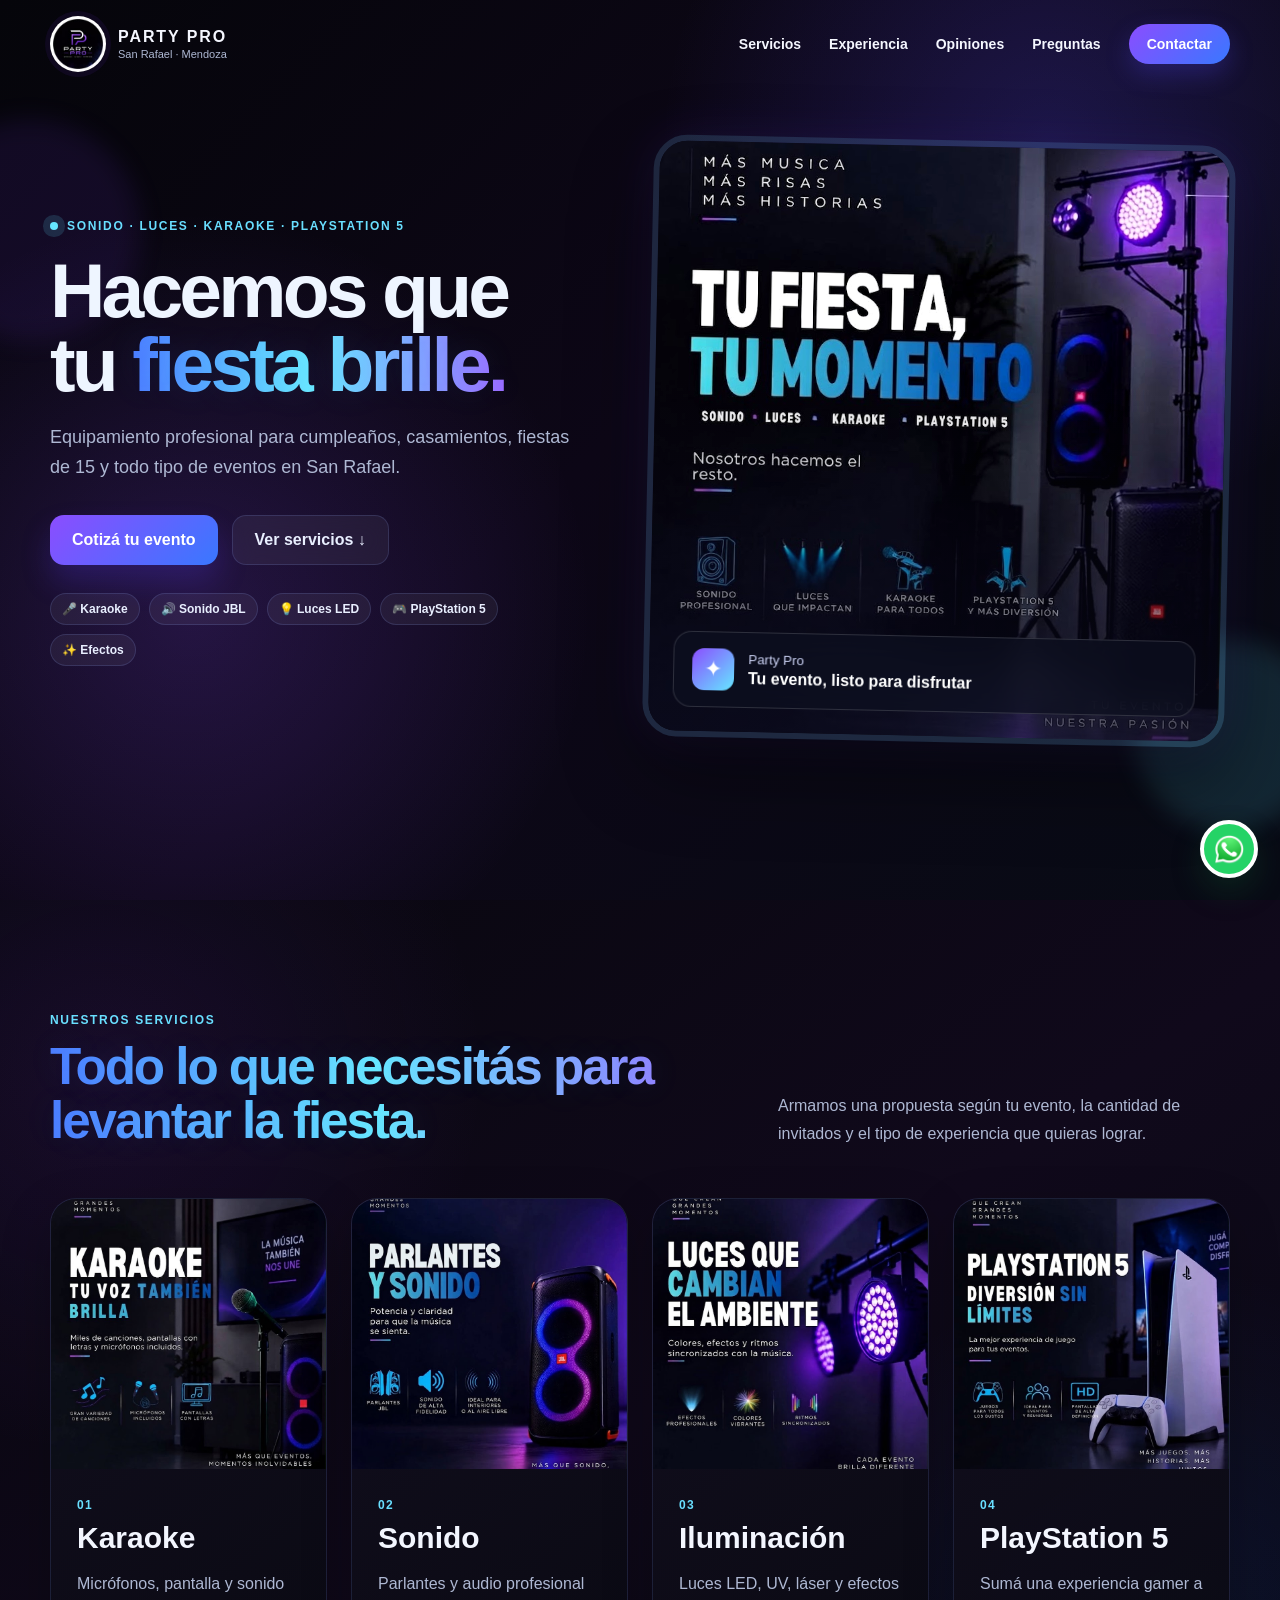
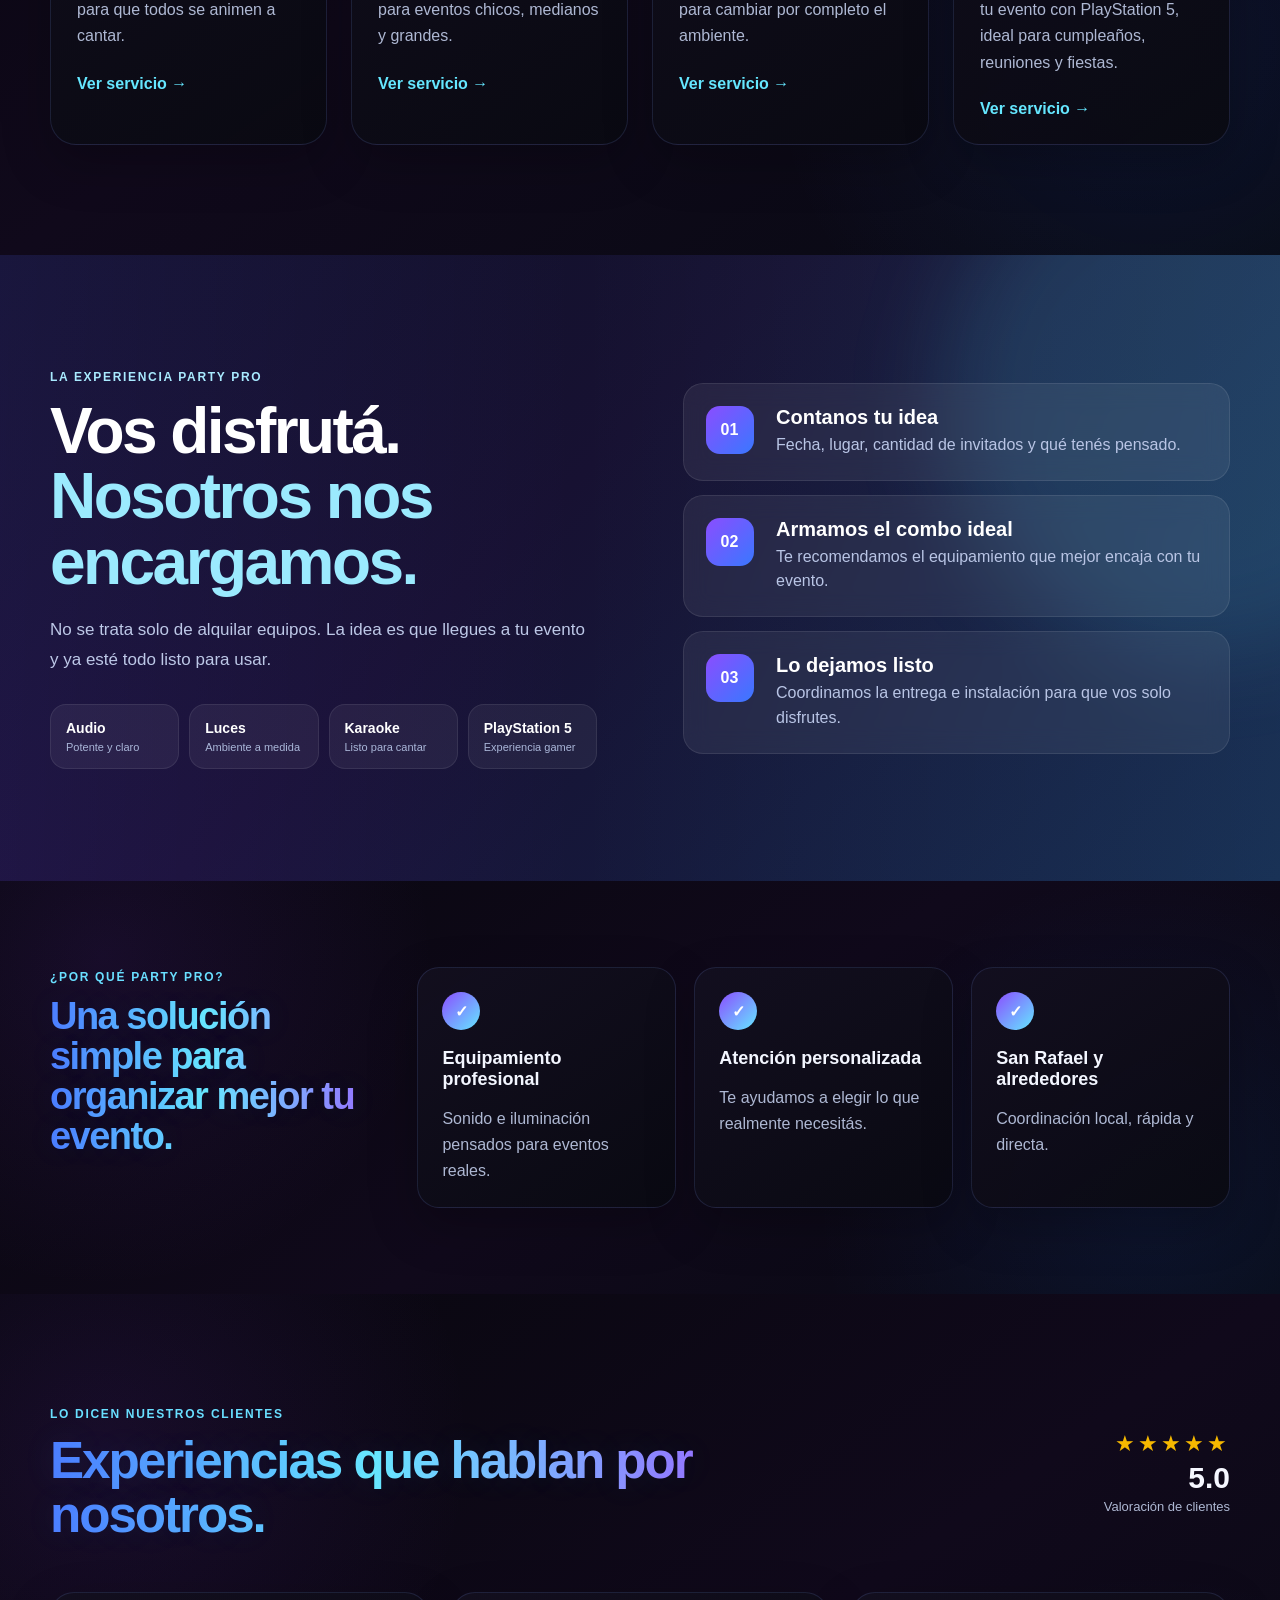
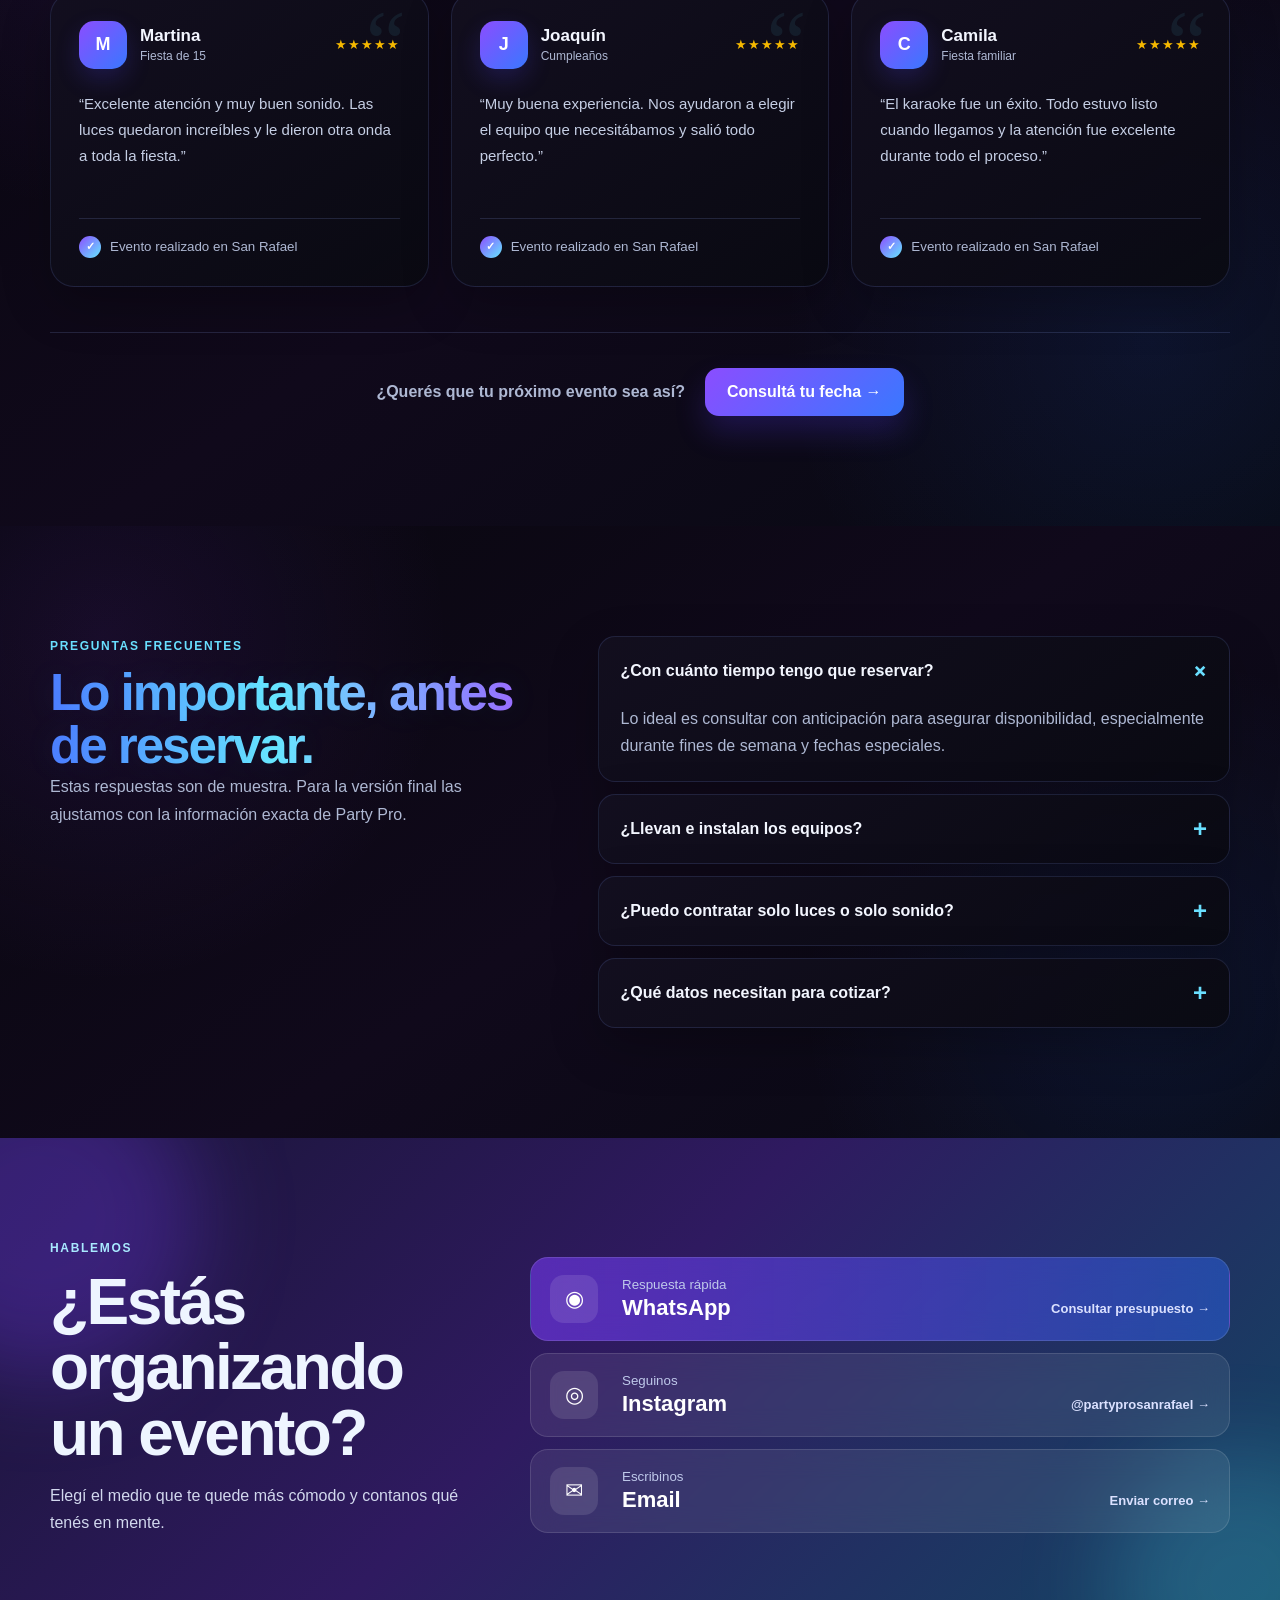
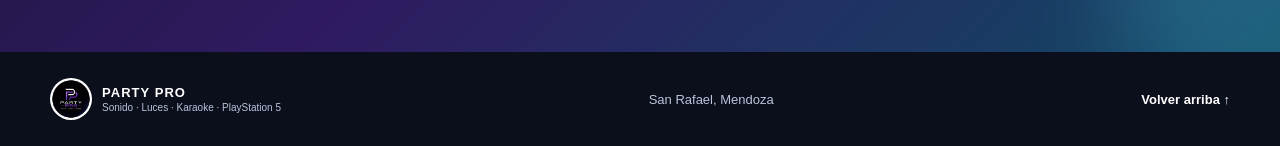
==== commit 8c87a17c: "reestructuracion de la web, botones de volver a inicio, añadidura de paginas para los servicios" ====
--- a/index.html
+++ b/index.html
@@ -1,982 +1,484 @@
 <!DOCTYPE html>
-<html lang="es">
-<head>
-  <meta charset="UTF-8" />
-  <meta name="viewport" content="width=device-width, initial-scale=1.0" />
-  <meta name="description" content="Party Pro San Rafael - Sonido, luces y karaoke para eventos." />
-  <title>Party Pro | Sonido, luces y karaoke</title>
-
-  <link rel="icon" type="image/png" sizes="32x32" href="assets/favicon-32.png" />
-  <link rel="icon" type="image/png" sizes="48x48" href="assets/favicon-48.png" />
-  <link rel="icon" type="image/png" sizes="192x192" href="assets/favicon-192.png" />
-  <link rel="apple-touch-icon" sizes="180x180" href="assets/favicon-180.png" />
-  <link rel="icon" type="image/png" href="assets/favicon.png" />
-
-  <link rel="stylesheet" href="styles.css" />
-</head>
-
-<body>
-
-  <header class="site-header" id="inicio">
-    <nav class="navbar container">
-
-      <a href="#inicio" class="brand" aria-label="Party Pro inicio">
-        <img src="assets/logo.png" alt="Logo Party Pro" />
-
-        <div class="brand-copy">
-          <strong>PARTY PRO</strong>
-          <span>San Rafael · Mendoza</span>
-        </div>
-      </a>
-
-      <button class="menu-toggle" aria-label="Abrir menú" aria-expanded="false">
-        <span></span>
-        <span></span>
-        <span></span>
-      </button>
-
-      <div class="nav-links">
-        <a href="#servicios">Servicios</a>
-        <a href="#experiencia">Experiencia</a>
-        <a href="#galeria">Galería</a>
-        <a href="#opiniones">Opiniones</a>
-        <a href="#faq">Preguntas</a>
-        <a href="#contacto" class="nav-cta">Contactar</a>
-      </div>
-
-    </nav>
-  </header>
-
-
-  <main>
-
-    <!-- HERO -->
-    <section class="hero section-light">
-
-      <div class="hero-orb orb-one"></div>
-      <div class="hero-orb orb-two"></div>
-
-      <div class="container hero-grid">
-
-        <div class="hero-copy reveal">
-
-          <div class="eyebrow">
-            <span class="pulse"></span>
-            Sonido · Luces · Karaoke
+<html lang="es"><head><meta charset="UTF-8"><meta name="viewport" content="width=device-width, initial-scale=1.0"><meta name="description" content="Party Pro San Rafael - Sonido, luces, karaoke y PlayStation 5 para eventos."><title>Party Pro | Sonido, luces, karaoke y PlayStation 5</title><link rel="icon" type="image/png" href="assets/favicon.png"><link rel="stylesheet" href="styles.css"></head>
+<body><header class="site-header" id="inicio">
+<nav class="navbar container">
+<a href="#inicio" class="brand" aria-label="Party Pro inicio"><img src="assets/logo.png" alt="Logo Party Pro"><div class="brand-copy"><strong>PARTY PRO</strong><span>San Rafael · Mendoza</span></div></a>
+<button class="menu-toggle" aria-label="Abrir menú" aria-expanded="false"><span></span><span></span><span></span></button>
+<div class="nav-links"><a href="#servicios">Servicios</a><a href="#experiencia">Experiencia</a><a href="#opiniones">Opiniones</a><a href="#faq">Preguntas</a><a href="#contacto" class="nav-cta">Contactar</a></div>
+</nav></header><main><section class="hero section-light" id="inicio">
+<div class="hero-orb orb-one"></div>
+<div class="hero-orb orb-two"></div>
+<div class="container hero-grid">
+<div class="hero-copy reveal">
+<div class="eyebrow">
+<span class="pulse"></span>
+            Sonido · Luces · Karaoke · PlayStation 5
           </div>
-
-          <h1>
+<h1>
             Hacemos que tu <span>fiesta brille.</span>
-          </h1>
-
-          <p>
+</h1>
+<p>
             Equipamiento profesional para cumpleaños, casamientos,
             fiestas de 15 y todo tipo de eventos en San Rafael.
           </p>
-
-          <div class="hero-actions">
-            <a class="btn btn-primary" href="#contacto">
+<div class="hero-actions">
+<a class="btn btn-primary" href="#contacto">
               Cotizá tu evento
             </a>
-
-            <a class="btn btn-ghost" href="#servicios">
+<a class="btn btn-ghost" href="#servicios">
               Ver servicios ↓
             </a>
-          </div>
-
-          <div class="chips">
-            <span>🎤 Karaoke</span>
-            <span>🔊 Sonido JBL</span>
-            <span>💡 Luces LED</span>
-            <span>✨ Efectos</span>
-          </div>
-
-        </div>
-
-
-        <div class="hero-visual reveal delay-1">
-
-          <div class="hero-card">
-
-            <img
-              src="assets/hero.jpg"
-              alt="Equipamiento Party Pro para eventos"
-            />
-
-            <div class="hero-card-overlay"></div>
-
-            <div class="hero-badge">
-
-              <span class="badge-icon">✦</span>
-
-              <div>
-                <small>Party Pro</small>
-                <strong>Tu evento, listo para disfrutar</strong>
-              </div>
-
-            </div>
-
-          </div>
-
-        </div>
-
-      </div>
-
-      <div class="hero-bottom-fade"></div>
-
-    </section>
-
-
-    <!-- SERVICIOS -->
-    <section class="services section-light" id="servicios">
-
-      <div class="container">
-
-        <div class="section-heading reveal">
-
-          <div>
-            <span class="kicker">Nuestros servicios</span>
-
-            <h2>
+</div>
+<div class="chips">
+<span>🎤 Karaoke</span>
+<span>🔊 Sonido JBL</span>
+<span>💡 Luces LED</span>
+<span>🎮 PlayStation 5</span>
+<span>✨ Efectos</span>
+</div>
+</div>
+<div class="hero-visual reveal delay-1">
+<div class="hero-card">
+<img alt="Equipamiento Party Pro para eventos" src="assets/portada.jpg">
+<div class="hero-card-overlay"></div>
+<div class="hero-badge">
+<span class="badge-icon">✦</span>
+<div>
+<small>Party Pro</small>
+<strong>Tu evento, listo para disfrutar</strong>
+</div>
+</div>
+</img></div>
+</div>
+</div>
+<div class="hero-bottom-fade"></div>
+</section><section class="services section-light" id="servicios">
+<div class="container">
+<div class="section-heading reveal">
+<div>
+<span class="kicker">Nuestros servicios</span>
+<h2>
               Todo lo que necesitás para levantar la fiesta.
             </h2>
-          </div>
-
-          <p>
+</div>
+<p>
             Armamos una propuesta según tu evento, la cantidad de
             invitados y el tipo de experiencia que quieras lograr.
           </p>
-
-        </div>
-
-
-        <div class="service-grid">
-
-          <article class="service-card reveal">
-
-            <div class="service-image">
-              <img
-                src="assets/karaoke.jpg"
-                alt="Servicio de karaoke"
-              />
-            </div>
-
-            <div class="service-content">
-
-              <span class="service-number">01</span>
-
-              <h3>Karaoke</h3>
-
-              <p>
+</div>
+<div class="service-grid">
+<a aria-label="Ver detalle de Karaoke" class="service-card-link" href="karaoke.html"><article class="service-card reveal">
+<div class="service-image">
+<img alt="Servicio de karaoke" src="assets/karaoke.jpg">
+</img></div>
+<div class="service-content">
+<span class="service-number">01</span>
+<h3>Karaoke</h3>
+<p>
                 Micrófonos, pantalla y sonido para que todos
                 se animen a cantar.
               </p>
-
-              <a href="#contacto">
-                Consultar servicio →
-              </a>
-
-            </div>
-
-          </article>
-
-
-          <article class="service-card reveal delay-1">
-
-            <div class="service-image">
-              <img
-                src="assets/sonido.jpg"
-                alt="Servicio de sonido"
-              />
-            </div>
-
-            <div class="service-content">
-
-              <span class="service-number">02</span>
-
-              <h3>Sonido</h3>
-
-              <p>
+<span class="service-detail-link">Ver servicio →</span>
+</div>
+</article></a>
+<a aria-label="Ver detalle de Sonido" class="service-card-link" href="sonido.html"><article class="service-card reveal delay-1">
+<div class="service-image">
+<img alt="Servicio de sonido" src="assets/parlante.jpg"/>
+</div>
+<div class="service-content">
+<span class="service-number">02</span>
+<h3>Sonido</h3>
+<p>
                 Parlantes y audio profesional para eventos chicos,
                 medianos y grandes.
               </p>
-
-              <a href="#contacto">
-                Consultar servicio →
-              </a>
-
-            </div>
-
-          </article>
-
-
-          <article class="service-card reveal delay-2">
-
-            <div class="service-image">
-              <img
-                src="assets/luces.jpg"
-                alt="Servicio de luces"
-              />
-            </div>
-
-            <div class="service-content">
-
-              <span class="service-number">03</span>
-
-              <h3>Iluminación</h3>
-
-              <p>
+<span class="service-detail-link">Ver servicio →</span>
+</div>
+</article></a>
+<a aria-label="Ver detalle de Iluminación" class="service-card-link" href="iluminacion.html"><article class="service-card reveal delay-2">
+<div class="service-image">
+<img alt="Servicio de luces" src="assets/luces.jpg"/>
+</div>
+<div class="service-content">
+<span class="service-number">03</span>
+<h3>Iluminación</h3>
+<p>
                 Luces LED, UV, láser y efectos para cambiar
                 por completo el ambiente.
               </p>
-
-              <a href="#contacto">
-                Consultar servicio →
-              </a>
-
-            </div>
-
-          </article>
-
-        </div>
-
-      </div>
-
-    </section>
-
-
-    <!-- EXPERIENCIA -->
-    <section class="impact" id="experiencia">
-
-      <div class="impact-glow"></div>
-
-      <div class="container impact-grid">
-
-        <div class="impact-copy reveal">
-
-          <span class="kicker light">
+<span class="service-detail-link">Ver servicio →</span>
+</div>
+</article></a>
+<a aria-label="Ver detalle de PlayStation 5" class="service-card-link" href="playstation5.html"><article class="service-card reveal delay-2">
+<div class="service-image">
+<img alt="Servicio de PlayStation 5" src="assets/play5.jpg"/>
+</div>
+<div class="service-content">
+<span class="service-number">04</span>
+<h3>PlayStation 5</h3>
+<p>
+                Sumá una experiencia gamer a tu evento con PlayStation 5,
+                ideal para cumpleaños, reuniones y fiestas.
+              </p>
+<span class="service-detail-link">Ver servicio →</span>
+</div>
+</article></a>
+</div>
+</div>
+</section><section class="impact" id="experiencia">
+<div class="impact-glow"></div>
+<div class="container impact-grid">
+<div class="impact-copy reveal">
+<span class="kicker light">
             La experiencia Party Pro
           </span>
-
-          <h2>
-            Vos disfrutá.<br>
-            <span>Nosotros nos encargamos.</span>
-          </h2>
-
-          <p>
+<h2>
+            Vos disfrutá.<br/>
+<span>Nosotros nos encargamos.</span>
+</h2>
+<p>
             No se trata solo de alquilar equipos. La idea es que
             llegues a tu evento y ya esté todo listo para usar.
           </p>
-
-          <div class="mini-stats">
-
-            <div>
-              <strong>Audio</strong>
-              <span>Potente y claro</span>
-            </div>
-
-            <div>
-              <strong>Luces</strong>
-              <span>Ambiente a medida</span>
-            </div>
-
-            <div>
-              <strong>Karaoke</strong>
-              <span>Listo para cantar</span>
-            </div>
-
-          </div>
-
-        </div>
-
-
-        <div class="steps reveal delay-1">
-
-          <div class="step">
-
-            <span>01</span>
-
-            <div>
-              <h3>Contanos tu idea</h3>
-
-              <p>
+<div class="mini-stats">
+<div>
+<strong>Audio</strong>
+<span>Potente y claro</span>
+</div>
+<div>
+<strong>Luces</strong>
+<span>Ambiente a medida</span>
+</div>
+<div>
+<strong>Karaoke</strong>
+<span>Listo para cantar</span>
+</div>
+<div>
+<strong>PlayStation 5</strong>
+<span>Experiencia gamer</span>
+</div>
+</div>
+</div>
+<div class="steps reveal delay-1">
+<div class="step">
+<span>01</span>
+<div>
+<h3>Contanos tu idea</h3>
+<p>
                 Fecha, lugar, cantidad de invitados y qué
                 tenés pensado.
               </p>
-            </div>
-
-          </div>
-
-
-          <div class="step">
-
-            <span>02</span>
-
-            <div>
-              <h3>Armamos el combo ideal</h3>
-
-              <p>
+</div>
+</div>
+<div class="step">
+<span>02</span>
+<div>
+<h3>Armamos el combo ideal</h3>
+<p>
                 Te recomendamos el equipamiento que mejor
                 encaja con tu evento.
               </p>
-            </div>
-
-          </div>
-
-
-          <div class="step">
-
-            <span>03</span>
-
-            <div>
-              <h3>Lo dejamos listo</h3>
-
-              <p>
+</div>
+</div>
+<div class="step">
+<span>03</span>
+<div>
+<h3>Lo dejamos listo</h3>
+<p>
                 Coordinamos la entrega e instalación para que
                 vos solo disfrutes.
               </p>
-            </div>
-
-          </div>
-
-        </div>
-
-      </div>
-
-    </section>
-
-
-    <!-- GALERÍA -->
-    <section class="gallery section-light" id="galeria">
-
-      <div class="container">
-
-        <div class="section-heading reveal">
-
-          <div>
-            <span class="kicker">Eventos reales</span>
-
-            <h2>
-              Así se vive Party Pro.
-            </h2>
-          </div>
-
-          <p>
-            Una muestra del estilo visual que podemos construir
-            con el material real del emprendimiento.
-          </p>
-
-        </div>
-
-
-        <div class="gallery-grid">
-
-          <figure class="gallery-item gallery-large reveal">
-
-            <img
-              src="assets/luces.jpg"
-              alt="Luces para eventos"
-            />
-
-            <figcaption>Iluminación</figcaption>
-
-          </figure>
-
-
-          <figure class="gallery-item reveal delay-1">
-
-            <img
-              src="assets/sonido.jpg"
-              alt="Sonido para eventos"
-            />
-
-            <figcaption>Sonido</figcaption>
-
-          </figure>
-
-
-          <figure class="gallery-item reveal delay-2">
-
-            <img
-              src="assets/karaoke.jpg"
-              alt="Karaoke para eventos"
-            />
-
-            <figcaption>Karaoke</figcaption>
-
-          </figure>
-
-        </div>
-
-      </div>
-
-    </section>
-
-
-    <!-- POR QUÉ PARTY PRO -->
-    <section class="trust section-soft">
-
-      <div class="container trust-grid reveal">
-
-        <div class="trust-intro">
-
-          <span class="kicker">
+</div>
+</div>
+</div>
+</div>
+</section><section class="trust section-soft">
+<div class="container trust-grid reveal">
+<div class="trust-intro">
+<span class="kicker">
             ¿Por qué Party Pro?
           </span>
-
-          <h2>
+<h2>
             Una solución simple para organizar mejor tu evento.
           </h2>
-
-        </div>
-
-
-        <div class="trust-item">
-
-          <span>✓</span>
-
-          <div>
-            <strong>Equipamiento profesional</strong>
-
-            <p>
+</div>
+<div class="trust-item">
+<span>✓</span>
+<div>
+<strong>Equipamiento profesional</strong>
+<p>
               Sonido e iluminación pensados para eventos reales.
             </p>
-          </div>
-
-        </div>
-
-
-        <div class="trust-item">
-
-          <span>✓</span>
-
-          <div>
-            <strong>Atención personalizada</strong>
-
-            <p>
+</div>
+</div>
+<div class="trust-item">
+<span>✓</span>
+<div>
+<strong>Atención personalizada</strong>
+<p>
               Te ayudamos a elegir lo que realmente necesitás.
             </p>
-          </div>
-
-        </div>
-
-
-        <div class="trust-item">
-
-          <span>✓</span>
-
-          <div>
-            <strong>San Rafael y alrededores</strong>
-
-            <p>
+</div>
+</div>
+<div class="trust-item">
+<span>✓</span>
+<div>
+<strong>San Rafael y alrededores</strong>
+<p>
               Coordinación local, rápida y directa.
             </p>
-          </div>
-
-        </div>
-
-      </div>
-
-    </section>
-
-
-    <!-- OPINIONES -->
-    <section class="reviews section-light" id="opiniones">
-
-      <div class="container">
-
-        <div class="section-heading reviews-heading reveal">
-
-          <div>
-
-            <span class="kicker">
+</div>
+</div>
+</div>
+</section><section class="reviews section-light" id="opiniones">
+<div class="container">
+<div class="section-heading reviews-heading reveal">
+<div>
+<span class="kicker">
               Lo dicen nuestros clientes
             </span>
-
-            <h2>
+<h2>
               Experiencias que hablan por nosotros.
             </h2>
-
-          </div>
-
-
-          <div class="reviews-rating">
-
-            <div class="stars">
+</div>
+<div class="reviews-rating">
+<div class="stars">
               ★★★★★
             </div>
-
-            <strong>5.0</strong>
-
-            <span>
+<strong>5.0</strong>
+<span>
               Valoración de clientes
             </span>
-
-          </div>
-
-        </div>
-
-
-        <div class="reviews-grid">
-
-
-          <!-- RESEÑA 1 -->
-          <article class="review-card reveal">
-
-            <div class="review-top">
-
-              <div class="review-avatar">
+</div>
+</div>
+<div class="reviews-grid">
+<!-- RESEÑA 1 -->
+<article class="review-card reveal">
+<div class="review-top">
+<div class="review-avatar">
                 M
               </div>
-
-              <div>
-
-                <strong>Martina</strong>
-
-                <span>
+<div>
+<strong>Martina</strong>
+<span>
                   Fiesta de 15
                 </span>
-
-              </div>
-
-              <div class="review-stars">
+</div>
+<div class="review-stars">
                 ★★★★★
               </div>
-
-            </div>
-
-
-            <p>
+</div>
+<p>
               “Excelente atención y muy buen sonido.
               Las luces quedaron increíbles y le dieron
               otra onda a toda la fiesta.”
             </p>
-
-
-            <div class="review-event">
-
-              <span>✓</span>
-
-              <small>
+<div class="review-event">
+<span>✓</span>
+<small>
                 Evento realizado en San Rafael
               </small>
-
-            </div>
-
-          </article>
-
-
-          <!-- RESEÑA 2 -->
-          <article class="review-card reveal delay-1">
-
-            <div class="review-top">
-
-              <div class="review-avatar">
+</div>
+</article>
+<!-- RESEÑA 2 -->
+<article class="review-card reveal delay-1">
+<div class="review-top">
+<div class="review-avatar">
                 J
               </div>
-
-              <div>
-
-                <strong>Joaquín</strong>
-
-                <span>
+<div>
+<strong>Joaquín</strong>
+<span>
                   Cumpleaños
                 </span>
-
-              </div>
-
-              <div class="review-stars">
+</div>
+<div class="review-stars">
                 ★★★★★
               </div>
-
-            </div>
-
-
-            <p>
+</div>
+<p>
               “Muy buena experiencia. Nos ayudaron a elegir
               el equipo que necesitábamos y salió todo perfecto.”
             </p>
-
-
-            <div class="review-event">
-
-              <span>✓</span>
-
-              <small>
+<div class="review-event">
+<span>✓</span>
+<small>
                 Evento realizado en San Rafael
               </small>
-
-            </div>
-
-          </article>
-
-
-          <!-- RESEÑA 3 -->
-          <article class="review-card reveal delay-2">
-
-            <div class="review-top">
-
-              <div class="review-avatar">
+</div>
+</article>
+<!-- RESEÑA 3 -->
+<article class="review-card reveal delay-2">
+<div class="review-top">
+<div class="review-avatar">
                 C
               </div>
-
-              <div>
-
-                <strong>Camila</strong>
-
-                <span>
+<div>
+<strong>Camila</strong>
+<span>
                   Fiesta familiar
                 </span>
-
-              </div>
-
-              <div class="review-stars">
+</div>
+<div class="review-stars">
                 ★★★★★
               </div>
-
-            </div>
-
-
-            <p>
+</div>
+<p>
               “El karaoke fue un éxito. Todo estuvo listo
               cuando llegamos y la atención fue excelente
               durante todo el proceso.”
             </p>
-
-
-            <div class="review-event">
-
-              <span>✓</span>
-
-              <small>
+<div class="review-event">
+<span>✓</span>
+<small>
                 Evento realizado en San Rafael
               </small>
-
-            </div>
-
-          </article>
-
-        </div>
-
-
-        <div class="reviews-cta reveal">
-
-          <p>
+</div>
+</article>
+</div>
+<div class="reviews-cta reveal">
+<p>
             ¿Querés que tu próximo evento sea así?
           </p>
-
-          <a href="#contacto" class="btn btn-primary">
+<a class="btn btn-primary" href="#contacto">
             Consultá tu fecha →
           </a>
-
-        </div>
-
-      </div>
-
-    </section>
-
-
-    <!-- FAQ -->
-    <section class="faq section-light" id="faq">
-
-      <div class="container faq-grid">
-
-        <div class="faq-title reveal">
-
-          <span class="kicker">
+</div>
+</div>
+</section><section class="faq section-light" id="faq">
+<div class="container faq-grid">
+<div class="faq-title reveal">
+<span class="kicker">
             Preguntas frecuentes
           </span>
-
-          <h2>
+<h2>
             Lo importante, antes de reservar.
           </h2>
-
-          <p>
+<p>
             Estas respuestas son de muestra. Para la versión final
             las ajustamos con la información exacta de Party Pro.
           </p>
-
-        </div>
-
-
-        <div class="accordion reveal delay-1">
-
-          <div class="faq-item active">
-
-            <button>
-              <span>
+</div>
+<div class="accordion reveal delay-1">
+<div class="faq-item active">
+<button>
+<span>
                 ¿Con cuánto tiempo tengo que reservar?
               </span>
-
-              <b>+</b>
-            </button>
-
-            <div class="faq-answer">
-
-              <p>
+<b>+</b>
+</button>
+<div class="faq-answer">
+<p>
                 Lo ideal es consultar con anticipación para asegurar
                 disponibilidad, especialmente durante fines de semana
                 y fechas especiales.
               </p>
-
-            </div>
-
-          </div>
-
-
-          <div class="faq-item">
-
-            <button>
-
-              <span>
+</div>
+</div>
+<div class="faq-item">
+<button>
+<span>
                 ¿Llevan e instalan los equipos?
               </span>
-
-              <b>+</b>
-
-            </button>
-
-            <div class="faq-answer">
-
-              <p>
+<b>+</b>
+</button>
+<div class="faq-answer">
+<p>
                 La modalidad final se confirma según el servicio
                 contratado y el lugar del evento.
               </p>
-
-            </div>
-
-          </div>
-
-
-          <div class="faq-item">
-
-            <button>
-
-              <span>
+</div>
+</div>
+<div class="faq-item">
+<button>
+<span>
                 ¿Puedo contratar solo luces o solo sonido?
               </span>
-
-              <b>+</b>
-
-            </button>
-
-            <div class="faq-answer">
-
-              <p>
+<b>+</b>
+</button>
+<div class="faq-answer">
+<p>
                 Sí. Se puede armar una propuesta personalizada
                 según lo que necesites.
               </p>
-
-            </div>
-
-          </div>
-
-
-          <div class="faq-item">
-
-            <button>
-
-              <span>
+</div>
+</div>
+<div class="faq-item">
+<button>
+<span>
                 ¿Qué datos necesitan para cotizar?
               </span>
-
-              <b>+</b>
-
-            </button>
-
-            <div class="faq-answer">
-
-              <p>
+<b>+</b>
+</button>
+<div class="faq-answer">
+<p>
                 Fecha, ubicación, tipo de evento, cantidad aproximada
                 de invitados y los servicios que te interesan.
               </p>
-
-            </div>
-
-          </div>
-
-        </div>
-
-      </div>
-
-    </section>
-
-
-    <!-- CONTACTO -->
-    <section class="contact" id="contacto">
-
-      <div class="contact-orb contact-orb-1"></div>
-      <div class="contact-orb contact-orb-2"></div>
-
-      <div class="container contact-wrap reveal">
-
-        <div class="contact-copy">
-
-          <span class="kicker light">
+</div>
+</div>
+</div>
+</div>
+</section><section class="contact" id="contacto">
+<div class="contact-orb contact-orb-1"></div>
+<div class="contact-orb contact-orb-2"></div>
+<div class="container contact-wrap reveal">
+<div class="contact-copy">
+<span class="kicker light">
             Hablemos
           </span>
-
-          <h2>
+<h2>
             ¿Estás organizando un evento?
           </h2>
-
-          <p>
+<p>
             Elegí el medio que te quede más cómodo y contanos
             qué tenés en mente.
           </p>
-
-        </div>
-
-
-        <div class="contact-options">
-
-          <a
-            class="contact-card primary-contact"
-            href="https://wa.me/"
-            target="_blank"
-            rel="noreferrer"
-          >
-
-            <span class="contact-icon">◉</span>
-
-            <div>
-
-              <small>
+</div>
+<div class="contact-options">
+<a class="contact-card primary-contact" href="https://wa.me/542604829871" rel="noreferrer" target="_blank">
+<span class="contact-icon">◉</span>
+<div>
+<small>
                 Respuesta rápida
               </small>
-
-              <strong>
+<strong>
                 WhatsApp
               </strong>
-
-              <em>
+<em>
                 Consultar presupuesto →
               </em>
-
-            </div>
-
-          </a>
-
-
-          <a
-            class="contact-card"
-            href="https://www.instagram.com/partyprosanrafael/"
-            target="_blank"
-            rel="noreferrer"
-          >
-
-            <span class="contact-icon">◎</span>
-
-            <div>
-
-              <small>
+</div>
+</a>
+<a class="contact-card" href="https://www.instagram.com/partyprosanrafael/" rel="noreferrer" target="_blank">
+<span class="contact-icon">◎</span>
+<div>
+<small>
                 Seguinos
               </small>
-
-              <strong>
+<strong>
                 Instagram
               </strong>
-
-              <em>
+<em>
                 @partyprosanrafael →
               </em>
-
-            </div>
-
-          </a>
-
-
-          <a
-            class="contact-card"
-            href="mailto:contacto@partypro.com"
-          >
-
-            <span class="contact-icon">✉</span>
-
-            <div>
-
-              <small>
+</div>
+</a>
+<a class="contact-card" href="mailto:contacto@partypro.com">
+<span class="contact-icon">✉</span>
+<div>
+<small>
                 Escribinos
               </small>
-
-              <strong>
+<strong>
                 Email
               </strong>
-
-              <em>
+<em>
                 Enviar correo →
               </em>
-
-            </div>
-
-          </a>
-
-        </div>
-
-      </div>
-
-    </section>
-
-  </main>
-
-
-  <!-- FOOTER -->
-  <footer>
-
-    <div class="container footer-inner">
-
-      <div class="footer-brand">
-
-        <img
-          src="assets/logo.png"
-          alt="Party Pro"
-        />
-
-        <div>
-
-          <strong>
-            PARTY PRO
-          </strong>
-
-          <span>
-            Sonido · Luces · Karaoke
-          </span>
-
-        </div>
-
-      </div>
-
-
-      <p>
-        Prototipo visual · San Rafael, Mendoza
-      </p>
-
-
-      <a href="#inicio">
-        Volver arriba ↑
-      </a>
-
-    </div>
-
-  </footer>
-
-
-  <!-- WHATSAPP FLOTANTE -->
-  <a
-    href="https://wa.me/"
-    class="floating-whatsapp"
-    target="_blank"
-    rel="noreferrer"
-    aria-label="WhatsApp"
-  >
-    <img
-      src="assets/wsp.png"
-      alt="WhatsApp Party Pro"
-    />
-  </a>
-
-
-  <script src="script.js"></script>
-
-</body>
-</html>+</div>
+</a>
+</div>
+</div>
+</section></main><footer><div class="container footer-inner"><div class="footer-brand"><img src="assets/logo.png" alt="Party Pro"><div><strong>PARTY PRO</strong><span>Sonido · Luces · Karaoke · PlayStation 5</span></div></div><p>San Rafael, Mendoza</p><a href="#inicio">Volver arriba ↑</a></div></footer>
+<a href="https://wa.me/542604829871" class="floating-whatsapp" target="_blank" rel="noreferrer" aria-label="WhatsApp"><img src="assets/wsp.png" alt="WhatsApp Party Pro"></a><script src="script.js"></script></body></html>
--- a/styles.css
+++ b/styles.css
@@ -1891,4 +1891,193 @@
     align-items: flex-start;
   }
 
-}+}
+/* =========================================================
+   PARTY PRO - REDISEÑO OSCURO 2026
+   Fondo negro/violeta + tipografía azul/celeste
+   ========================================================= */
+:root {
+  --ink: #f5f7ff;
+  --muted: #aeb8d3;
+  --line: rgba(148, 175, 255, .16);
+  --paper: #090712;
+  --paper-2: #100a1e;
+  --white: #ffffff;
+  --night: #05040a;
+  --purple: #8b4dff;
+  --purple-2: #b45cff;
+  --cyan: #65e7ff;
+  --blue: #3978ff;
+}
+
+body {
+  color: var(--ink);
+  background:
+    radial-gradient(circle at 15% 10%, rgba(113, 43, 205, .20), transparent 30%),
+    radial-gradient(circle at 88% 38%, rgba(44, 92, 255, .13), transparent 30%),
+    #07060c;
+}
+
+.section-light,
+.section-soft,
+.services,
+.gallery,
+.trust,
+.reviews,
+.faq {
+  background:
+    radial-gradient(circle at 8% 18%, rgba(119, 48, 211, .13), transparent 27%),
+    radial-gradient(circle at 90% 78%, rgba(39, 109, 255, .10), transparent 28%),
+    linear-gradient(145deg, #08070e 0%, #10091b 52%, #080a13 100%);
+}
+
+.hero {
+  background:
+    radial-gradient(circle at 82% 16%, rgba(88, 77, 255, .22), transparent 30%),
+    radial-gradient(circle at 15% 68%, rgba(139, 77, 255, .20), transparent 32%),
+    linear-gradient(135deg, #05050a 0%, #0d0717 48%, #080b15 100%);
+}
+
+.site-header.scrolled {
+  background: rgba(7, 6, 13, .84);
+  border-bottom: 1px solid rgba(137, 100, 255, .12);
+  box-shadow: 0 12px 40px rgba(0, 0, 0, .25);
+}
+
+.brand-copy span,
+.hero-copy > p,
+.section-heading p,
+.faq-title p,
+.service-content p,
+.trust-item p,
+.reviews-rating span,
+.review-top span,
+.review-event small,
+.reviews-cta p,
+.faq-answer p {
+  color: var(--muted);
+}
+
+/* Títulos con difuminado azul/celeste inspirado en la identidad visual */
+.hero h1,
+.section-heading h2,
+.faq-title h2,
+.trust-intro h2,
+.contact-copy h2 {
+  color: #eef5ff;
+}
+
+.hero h1 span,
+.section-heading h2,
+.faq-title h2,
+.trust-intro h2 {
+  background: linear-gradient(90deg, #4c7dff 0%, #69e8ff 48%, #9b6cff 100%);
+  -webkit-background-clip: text;
+  background-clip: text;
+  color: transparent;
+  text-shadow: 0 0 34px rgba(83, 178, 255, .10);
+}
+
+.eyebrow,
+.kicker,
+.service-number,
+.service-content a,
+.faq-item b {
+  color: #69dfff;
+}
+
+.btn-ghost,
+.chips span {
+  color: #e9efff;
+  background: rgba(255,255,255,.055);
+  border-color: rgba(142, 171, 255, .16);
+}
+
+.service-grid {
+  grid-template-columns: repeat(4, 1fr);
+}
+
+.service-card,
+.trust-item,
+.review-card,
+.faq-item {
+  background: linear-gradient(145deg, rgba(19, 15, 31, .96), rgba(10, 10, 18, .94));
+  border-color: rgba(128, 153, 255, .15);
+  box-shadow: 0 18px 50px rgba(0, 0, 0, .24);
+}
+
+.service-card:hover,
+.review-card:hover {
+  border-color: rgba(101, 231, 255, .32);
+  box-shadow: 0 26px 70px rgba(59, 50, 151, .22);
+}
+
+.service-content h3,
+.review-top strong,
+.trust-item strong,
+.faq-item button {
+  color: #f3f6ff;
+}
+
+.review-card > p {
+  color: #c5cee4;
+}
+
+.review-card::before {
+  color: rgba(101, 231, 255, .08);
+}
+
+.nav-links a:hover {
+  color: var(--cyan);
+}
+
+.gallery-item {
+  border: 1px solid rgba(130, 155, 255, .14);
+  box-shadow: 0 20px 55px rgba(0,0,0,.30);
+}
+
+.hero-card {
+  border-color: rgba(116, 190, 255, .18);
+  box-shadow: 0 35px 80px rgba(0, 0, 0, .42), 0 0 50px rgba(112, 72, 255, .12);
+}
+
+.mini-stats {
+  grid-template-columns: repeat(4, 1fr);
+}
+
+@media (max-width: 1100px) and (min-width: 981px) {
+  .service-grid { grid-template-columns: repeat(2, 1fr); }
+}
+
+@media (max-width: 980px) {
+  .service-grid { grid-template-columns: 1fr; }
+  .nav-links { background: rgba(10, 8, 17, .97); border: 1px solid rgba(125, 150, 255, .14); }
+  .menu-toggle span { background: #f3f6ff; }
+  .mini-stats { grid-template-columns: repeat(2, 1fr); }
+}
+
+@media (max-width: 640px) {
+  .mini-stats { grid-template-columns: 1fr; }
+}
+
+
+
+
+/* ===== NAVEGACIÓN SPA + DETALLE DE SERVICIOS ===== */
+.service-card-link { display:block; color:inherit; text-decoration:none; }
+.service-card-link .service-card { height:100%; cursor:pointer; }
+.service-detail-link { display:inline-block; margin-top:8px; color:var(--cyan); font-weight:800; }
+
+.service-detail-page { min-height:100vh; padding:138px 0 90px; position:relative; overflow:hidden; background:radial-gradient(circle at 82% 14%, rgba(82,88,255,.18), transparent 30%), radial-gradient(circle at 12% 70%, rgba(139,77,255,.16), transparent 32%), linear-gradient(135deg,#05050a 0%,#0d0717 48%,#080b15 100%); }
+.service-detail-grid { display:grid; grid-template-columns:1fr 1fr; gap:70px; align-items:center; }
+.service-detail-image { border-radius:30px; overflow:hidden; border:1px solid rgba(116,190,255,.18); box-shadow:0 35px 80px rgba(0,0,0,.42),0 0 50px rgba(112,72,255,.12); }
+.service-detail-image img { width:100%; height:560px; object-fit:cover; }
+.service-detail-copy h1 { margin:16px 0 20px; font-family:'Trebuchet MS',Arial,sans-serif; font-size:clamp(48px,6vw,78px); line-height:.98; letter-spacing:-.04em; background:linear-gradient(90deg,#4c7dff 0%,#69e8ff 48%,#9b6cff 100%); -webkit-background-clip:text; background-clip:text; color:transparent; }
+.service-detail-copy > p { color:var(--muted); font-size:18px; line-height:1.75; max-width:620px; }
+.service-features { display:grid; gap:12px; margin:28px 0 32px; }
+.service-feature { padding:16px 18px; border-radius:16px; background:rgba(255,255,255,.055); border:1px solid rgba(142,171,255,.14); color:#eaf0ff; }
+.service-detail-actions { display:flex; gap:12px; flex-wrap:wrap; }
+.service-detail-actions .btn-ghost { color:#eef5ff; }
+.service-back { display:inline-flex; margin-bottom:10px; color:var(--cyan); font-weight:800; }
+@media (max-width:980px){ .service-detail-grid{grid-template-columns:1fr;gap:36px}.service-detail-image img{height:420px}.service-detail-page{padding-top:120px} }
+@media (max-width:640px){ .service-detail-image img{height:330px}.service-detail-actions{flex-direction:column}.service-detail-actions .btn{width:100%} }
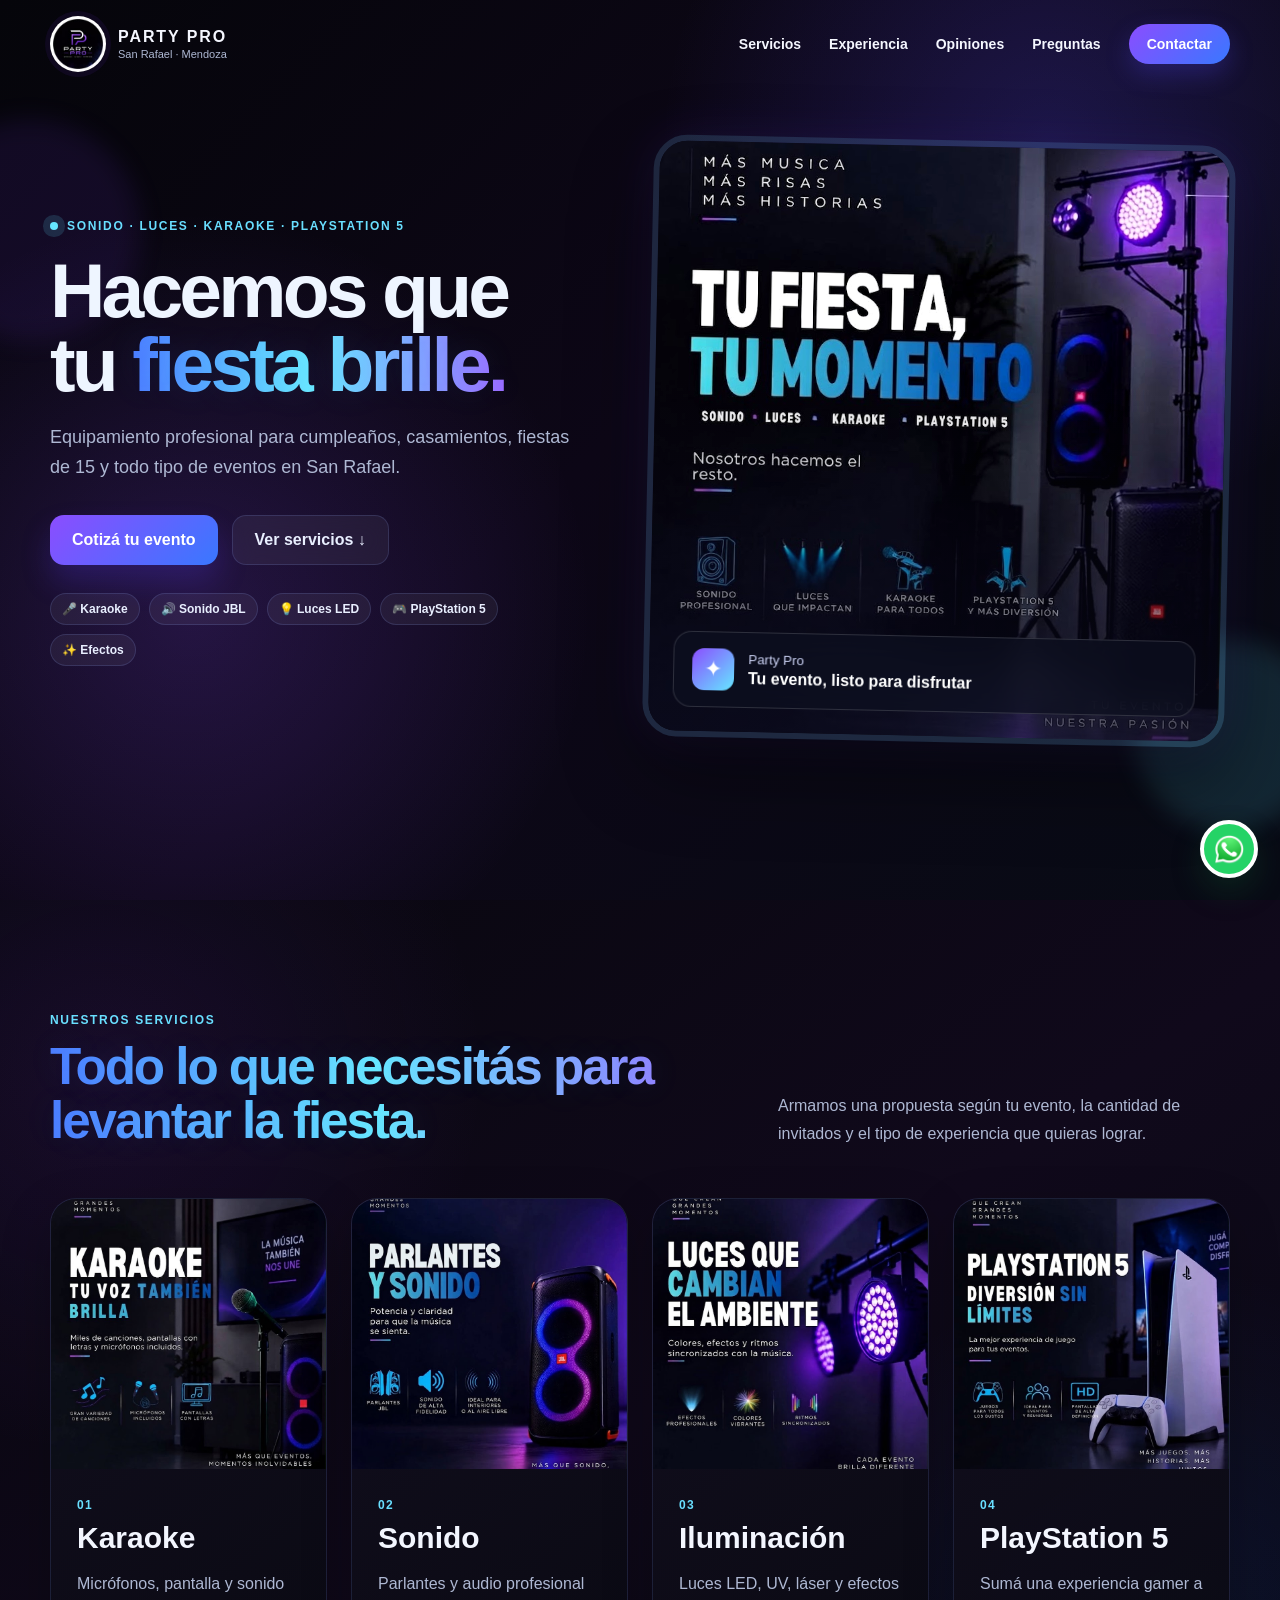
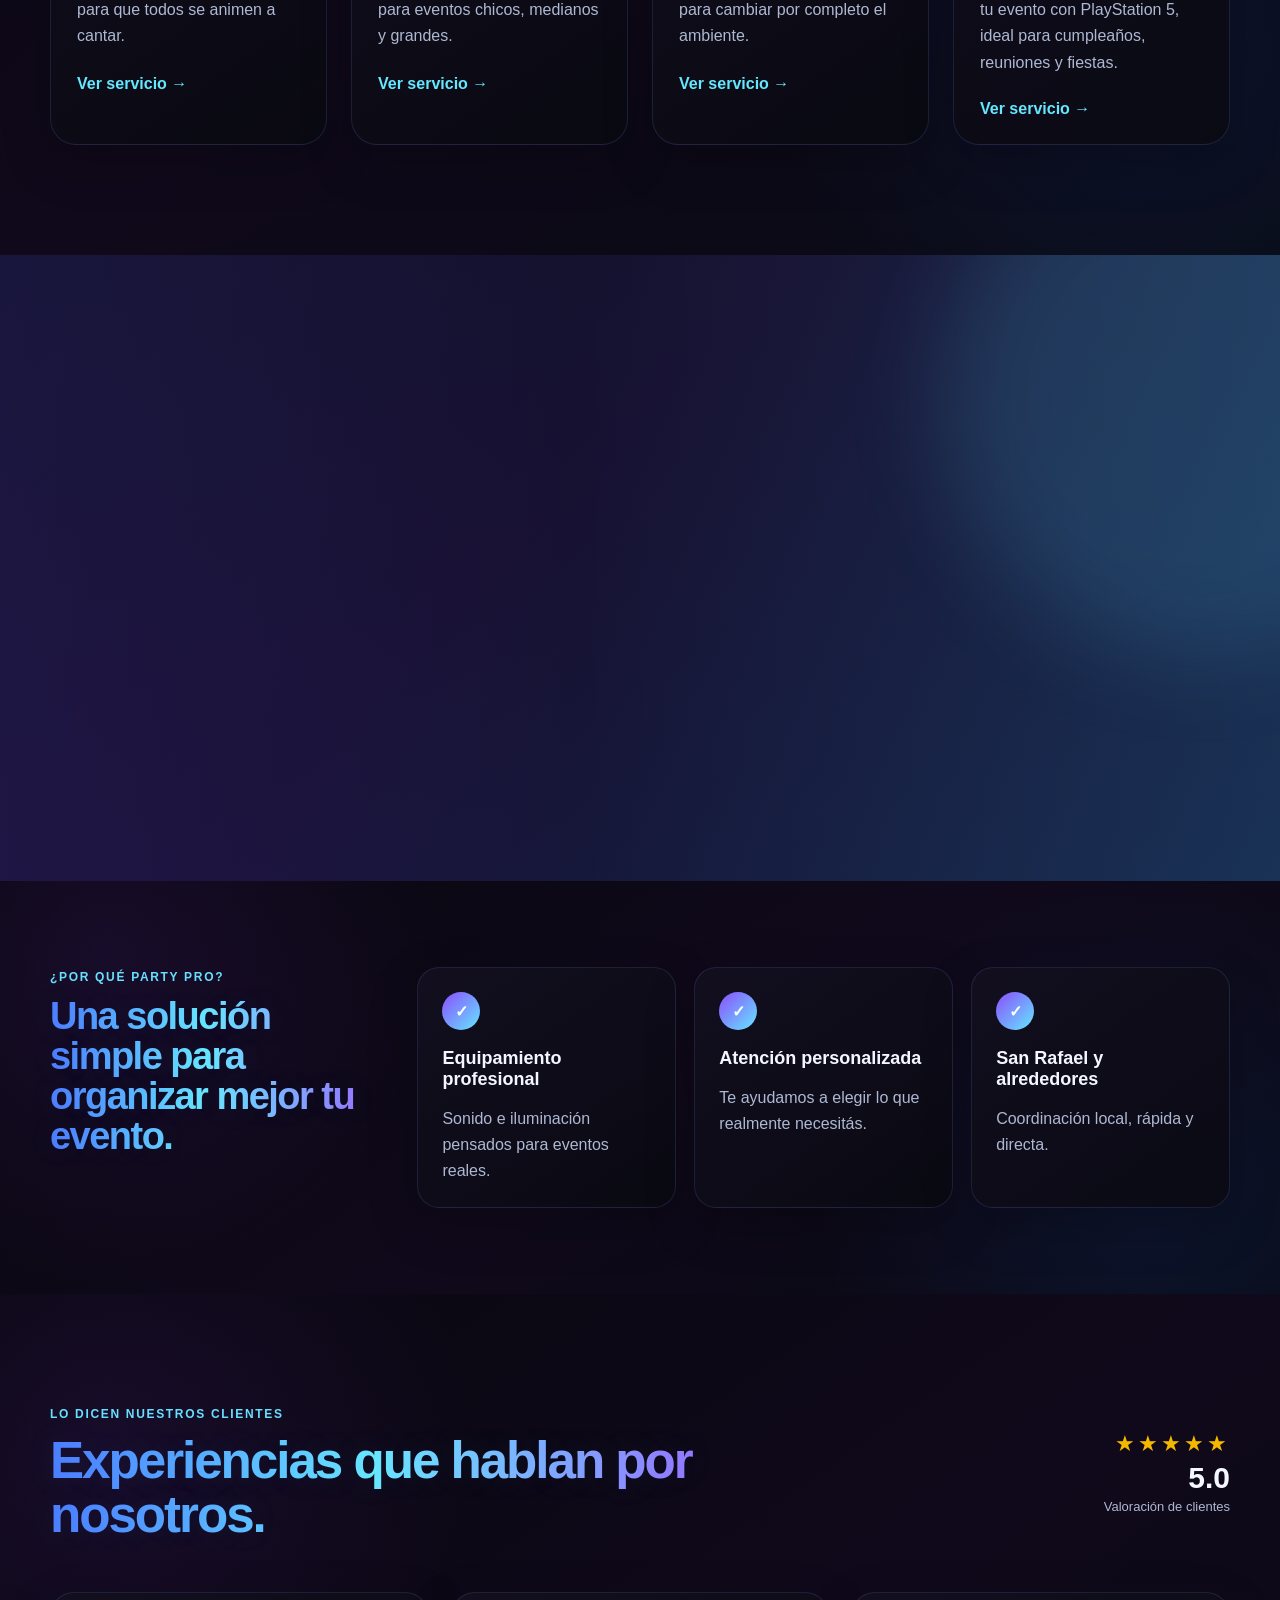
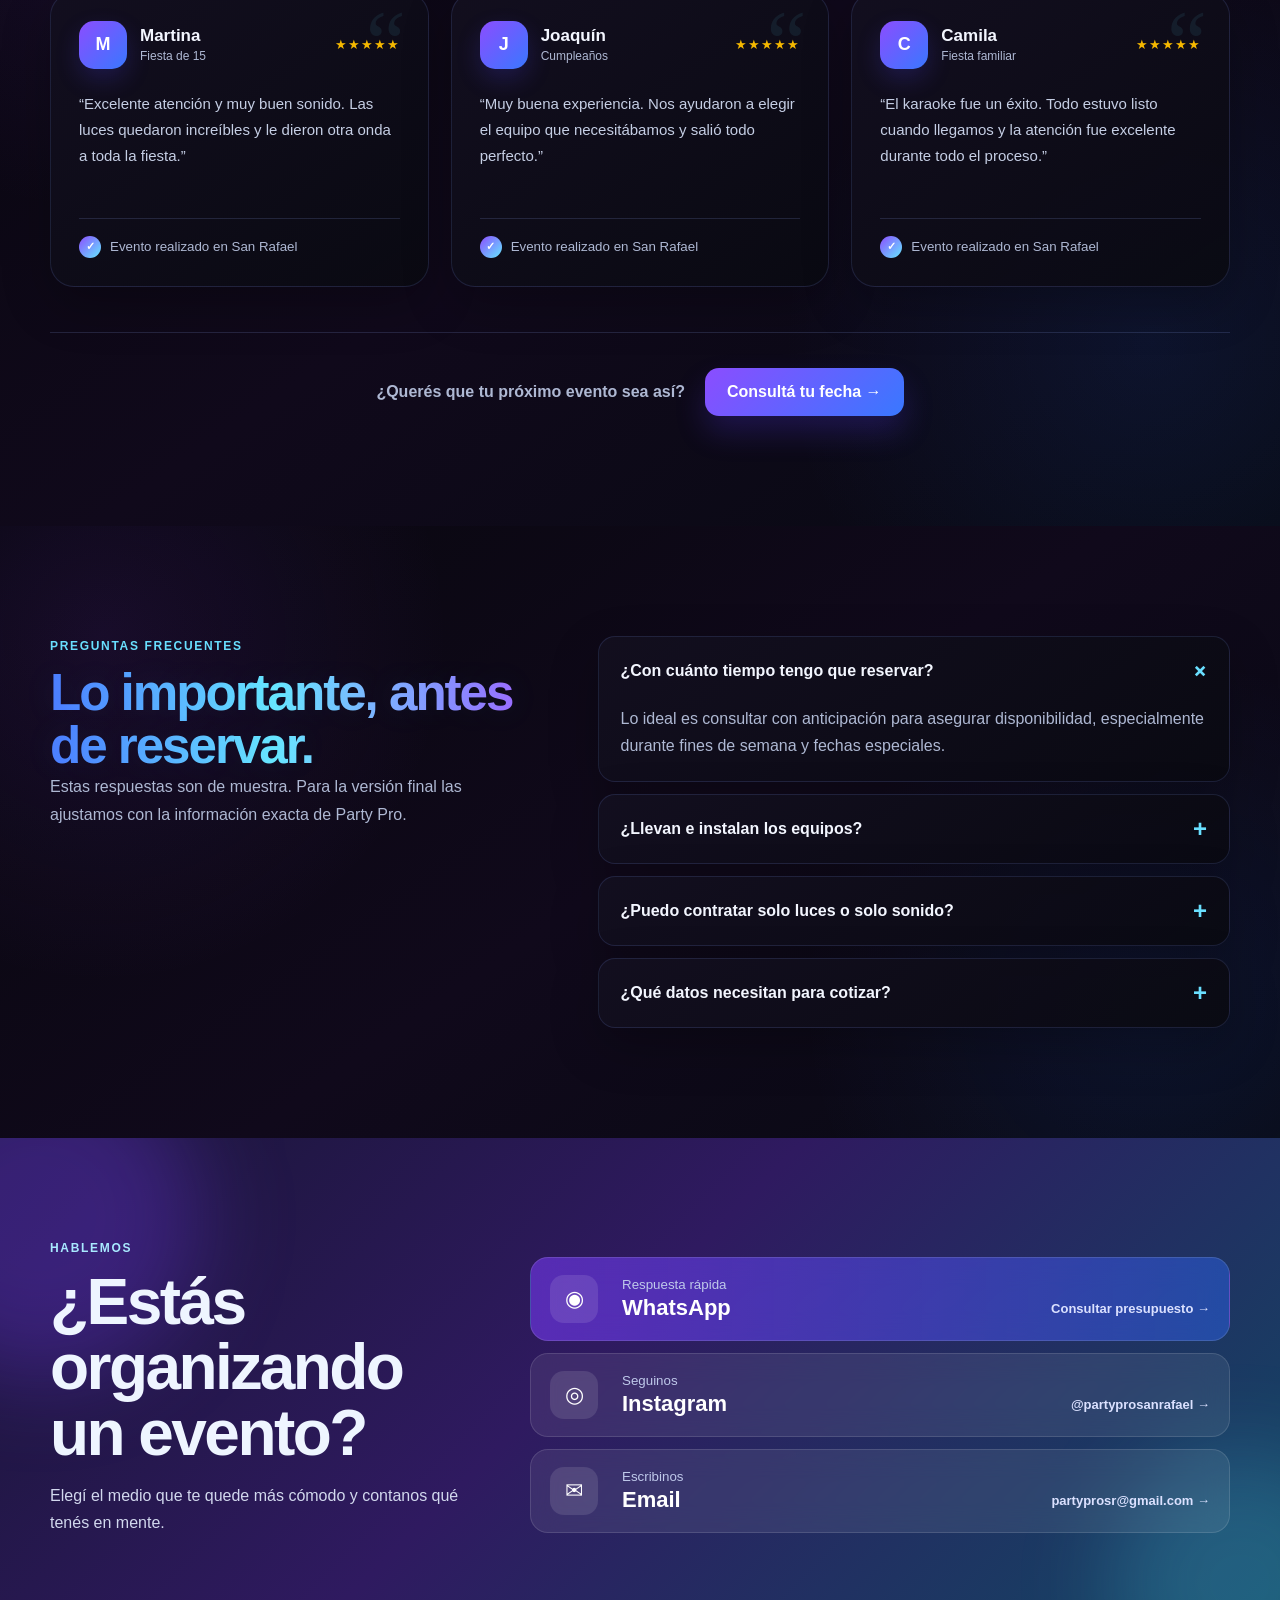
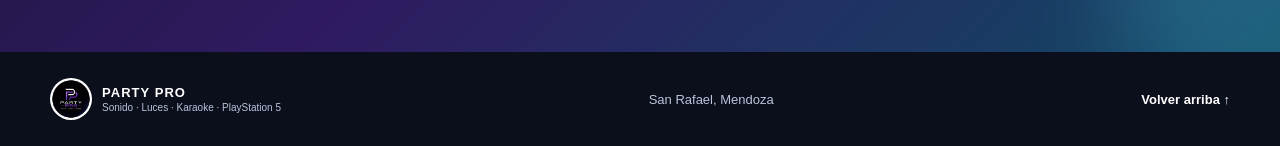
==== commit 26b2e3c7: "se corrigio gmail y limpio urls" ====
--- a/index.html
+++ b/index.html
@@ -2,7 +2,7 @@
 <html lang="es"><head><meta charset="UTF-8"><meta name="viewport" content="width=device-width, initial-scale=1.0"><meta name="description" content="Party Pro San Rafael - Sonido, luces, karaoke y PlayStation 5 para eventos."><title>Party Pro | Sonido, luces, karaoke y PlayStation 5</title><link rel="icon" type="image/png" href="assets/favicon.png"><link rel="stylesheet" href="styles.css"></head>
 <body><header class="site-header" id="inicio">
 <nav class="navbar container">
-<a href="#inicio" class="brand" aria-label="Party Pro inicio"><img src="assets/logo.png" alt="Logo Party Pro"><div class="brand-copy"><strong>PARTY PRO</strong><span>San Rafael · Mendoza</span></div></a>
+<a href="/" class="brand" aria-label="Party Pro inicio"><img src="assets/logo.png" alt="Logo Party Pro"><div class="brand-copy"><strong>PARTY PRO</strong><span>San Rafael · Mendoza</span></div></a>
 <button class="menu-toggle" aria-label="Abrir menú" aria-expanded="false"><span></span><span></span><span></span></button>
 <div class="nav-links"><a href="#servicios">Servicios</a><a href="#experiencia">Experiencia</a><a href="#opiniones">Opiniones</a><a href="#faq">Preguntas</a><a href="#contacto" class="nav-cta">Contactar</a></div>
 </nav></header><main><section class="hero section-light" id="inicio">
@@ -67,7 +67,7 @@
           </p>
 </div>
 <div class="service-grid">
-<a aria-label="Ver detalle de Karaoke" class="service-card-link" href="karaoke.html"><article class="service-card reveal">
+<a aria-label="Ver detalle de Karaoke" class="service-card-link" href="/karaoke"><article class="service-card reveal">
 <div class="service-image">
 <img alt="Servicio de karaoke" src="assets/karaoke.jpg">
 </img></div>
@@ -81,7 +81,7 @@
 <span class="service-detail-link">Ver servicio →</span>
 </div>
 </article></a>
-<a aria-label="Ver detalle de Sonido" class="service-card-link" href="sonido.html"><article class="service-card reveal delay-1">
+<a aria-label="Ver detalle de Sonido" class="service-card-link" href="/sonido"><article class="service-card reveal delay-1">
 <div class="service-image">
 <img alt="Servicio de sonido" src="assets/parlante.jpg"/>
 </div>
@@ -95,7 +95,7 @@
 <span class="service-detail-link">Ver servicio →</span>
 </div>
 </article></a>
-<a aria-label="Ver detalle de Iluminación" class="service-card-link" href="iluminacion.html"><article class="service-card reveal delay-2">
+<a aria-label="Ver detalle de Iluminación" class="service-card-link" href="/iluminacion"><article class="service-card reveal delay-2">
 <div class="service-image">
 <img alt="Servicio de luces" src="assets/luces.jpg"/>
 </div>
@@ -109,7 +109,7 @@
 <span class="service-detail-link">Ver servicio →</span>
 </div>
 </article></a>
-<a aria-label="Ver detalle de PlayStation 5" class="service-card-link" href="playstation5.html"><article class="service-card reveal delay-2">
+<a aria-label="Ver detalle de PlayStation 5" class="service-card-link" href="/playstation5"><article class="service-card reveal delay-2">
 <div class="service-image">
 <img alt="Servicio de PlayStation 5" src="assets/play5.jpg"/>
 </div>
@@ -464,7 +464,7 @@
               </em>
 </div>
 </a>
-<a class="contact-card" href="mailto:contacto@partypro.com">
+<a class="contact-card" href="mailto:partyprosr@gmail.com">
 <span class="contact-icon">✉</span>
 <div>
 <small>
@@ -474,7 +474,7 @@
                 Email
               </strong>
 <em>
-                Enviar correo →
+                partyprosr@gmail.com →
               </em>
 </div>
 </a>
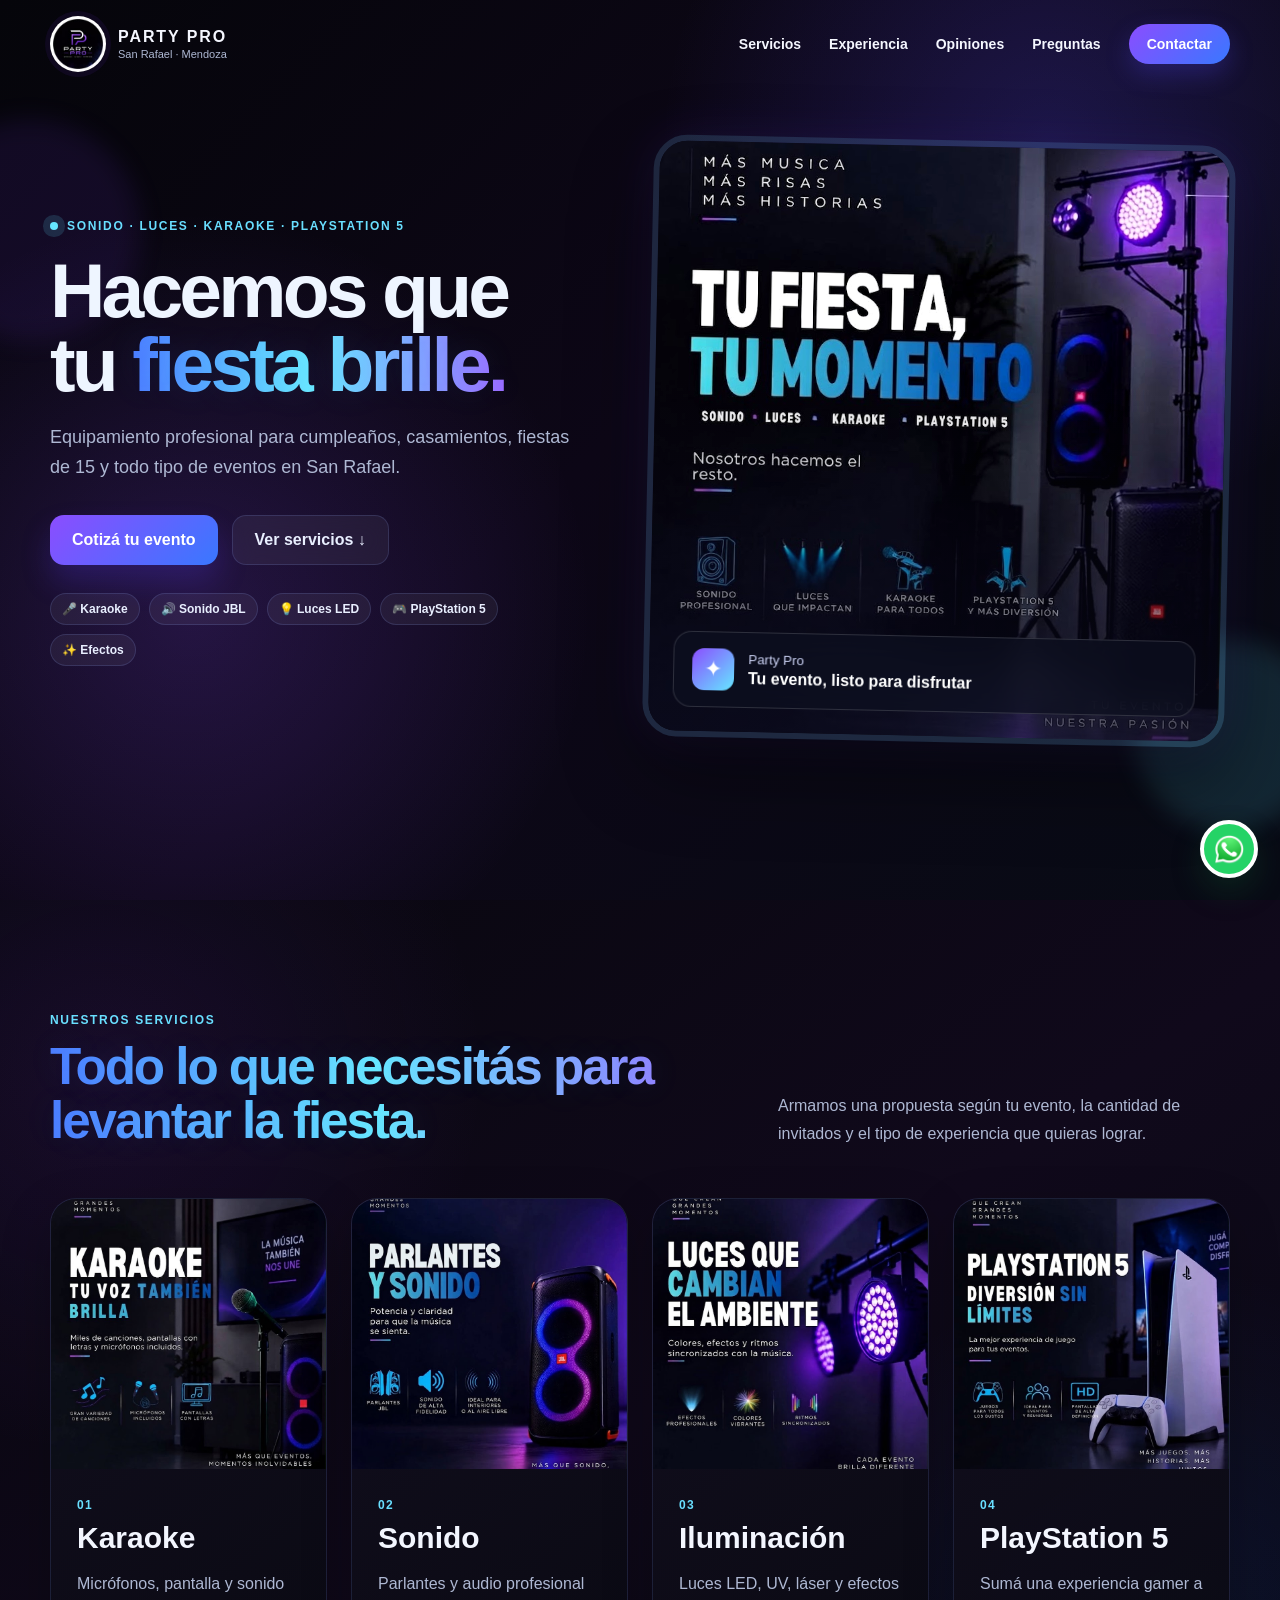
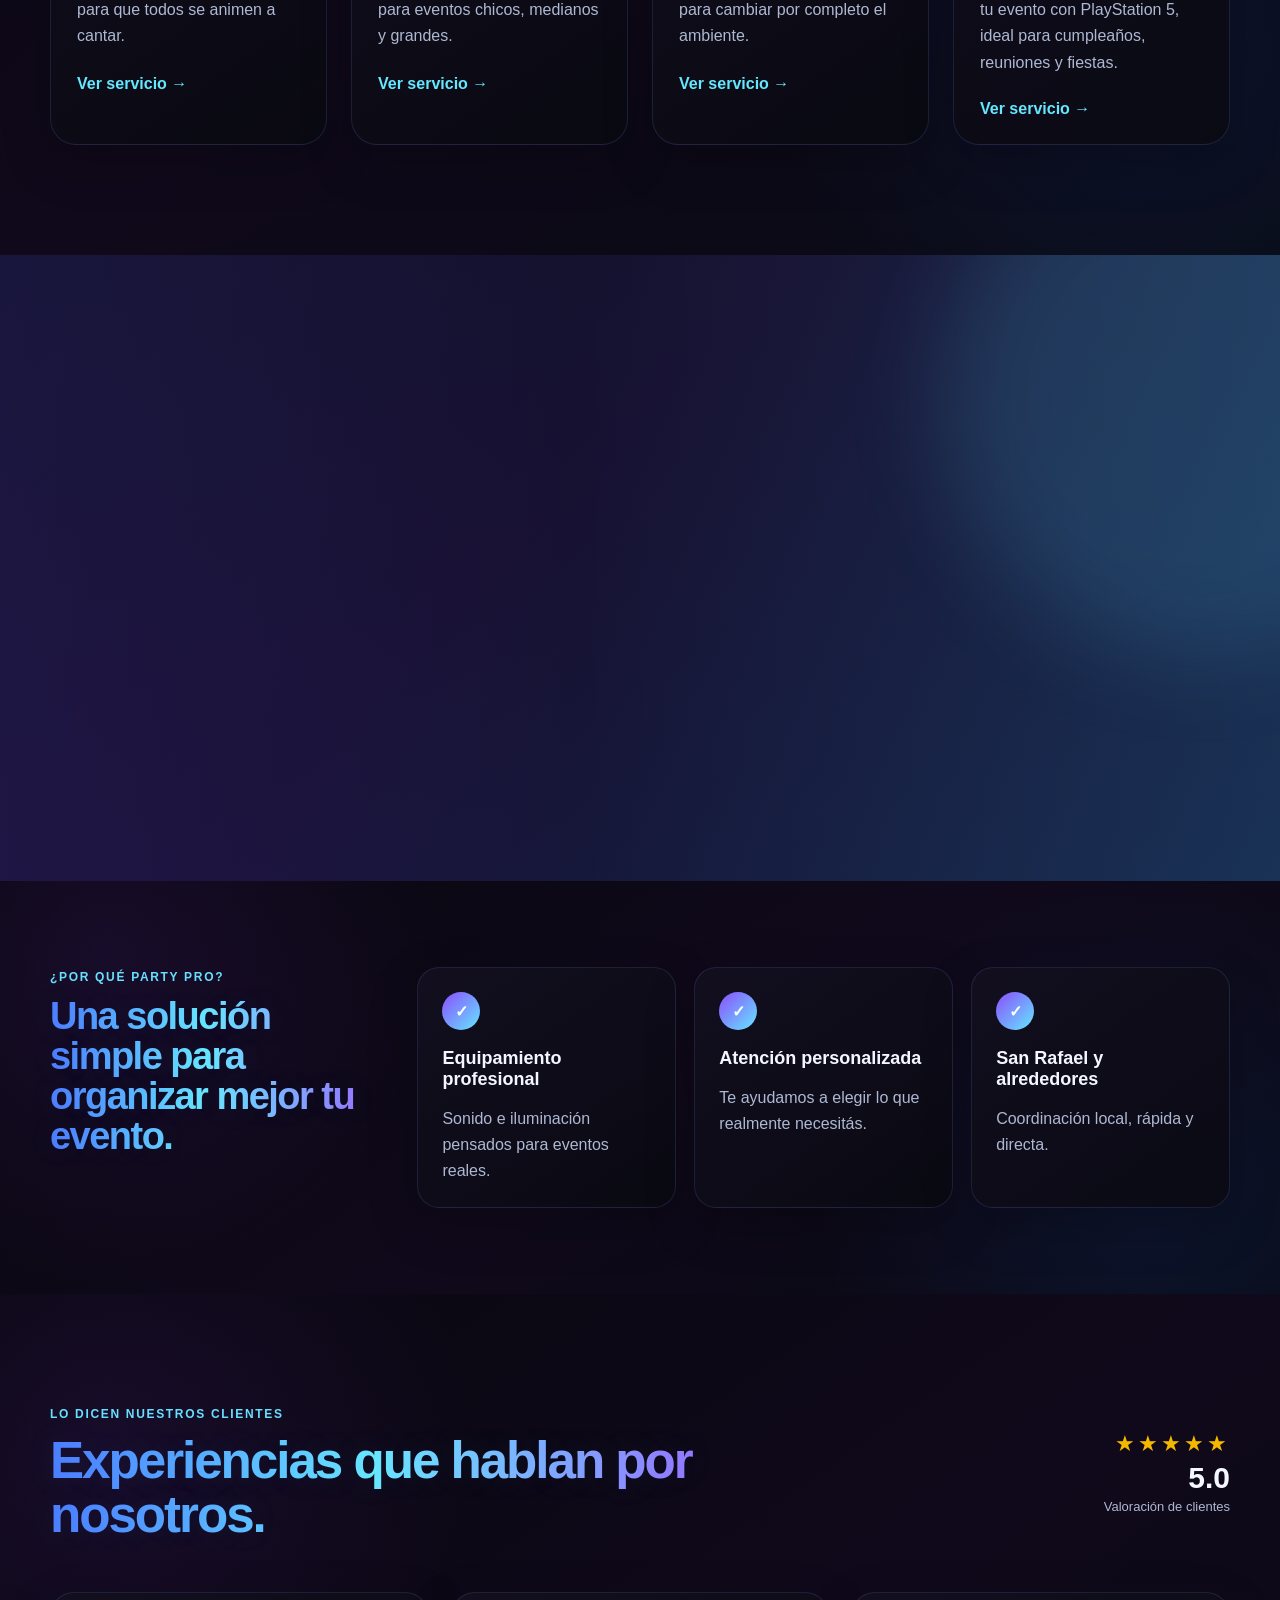
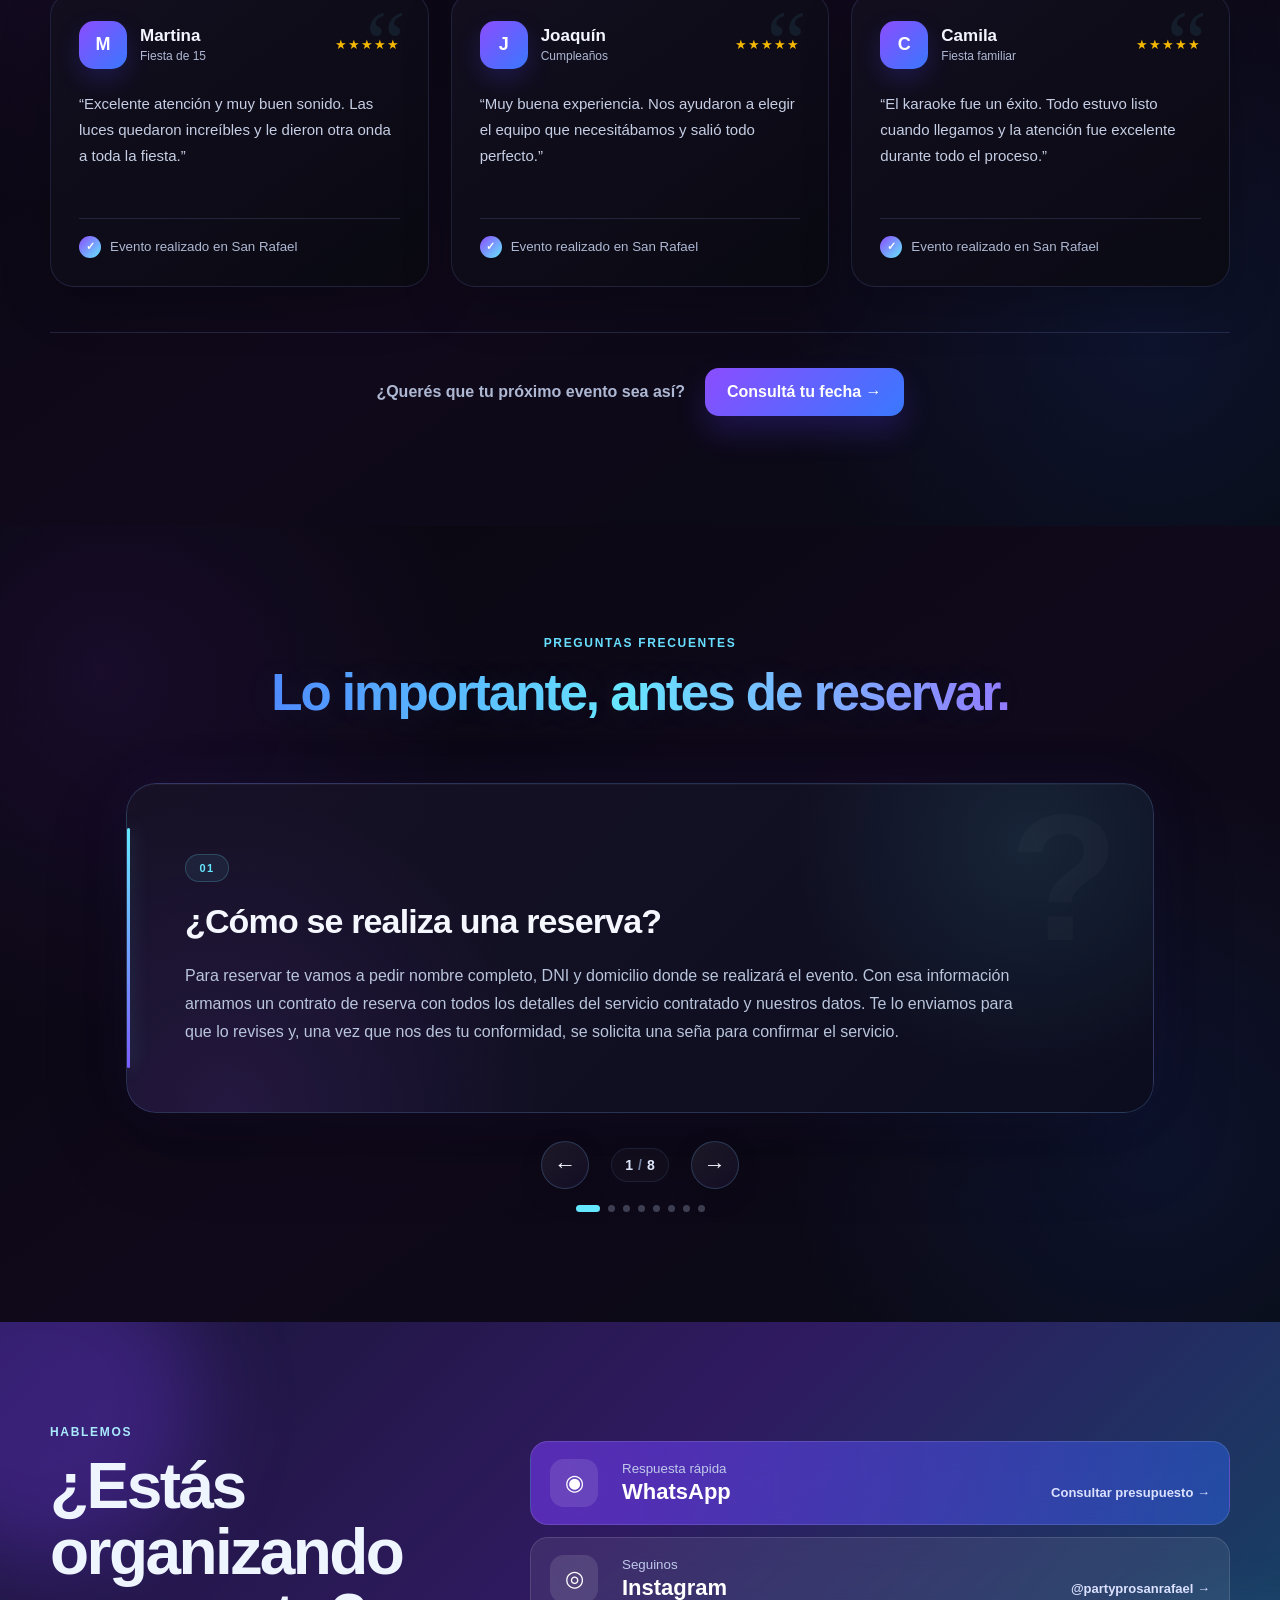
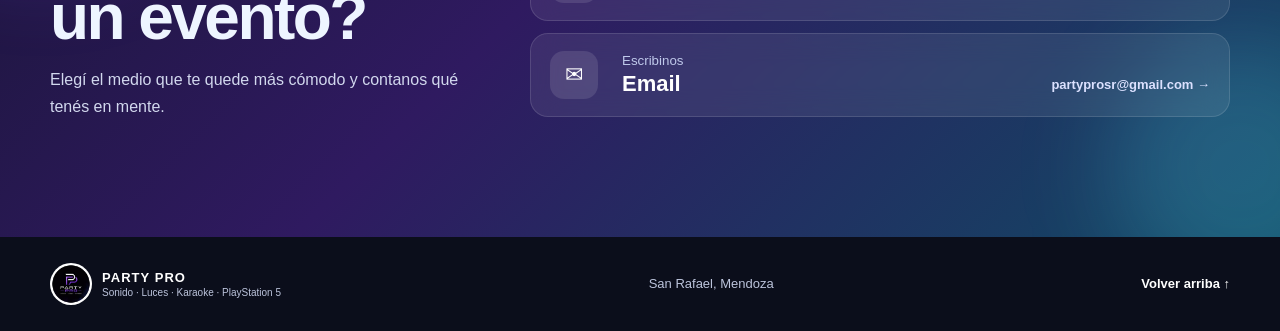
==== commit 4d6d6b93: "se corrigio error en la seccion de preguntas frecuentes y añadidura de descripcion de los servicios" ====
--- a/index.html
+++ b/index.html
@@ -346,77 +346,31 @@
 </div>
 </div>
 </section><section class="faq section-light" id="faq">
-<div class="container faq-grid">
+<div class="container faq-wrap">
 <div class="faq-title reveal">
-<span class="kicker">
-            Preguntas frecuentes
-          </span>
-<h2>
-            Lo importante, antes de reservar.
-          </h2>
-<p>
-            Estas respuestas son de muestra. Para la versión final
-            las ajustamos con la información exacta de Party Pro.
-          </p>
-</div>
-<div class="accordion reveal delay-1">
-<div class="faq-item active">
-<button>
-<span>
-                ¿Con cuánto tiempo tengo que reservar?
-              </span>
-<b>+</b>
-</button>
-<div class="faq-answer">
-<p>
-                Lo ideal es consultar con anticipación para asegurar
-                disponibilidad, especialmente durante fines de semana
-                y fechas especiales.
-              </p>
-</div>
-</div>
-<div class="faq-item">
-<button>
-<span>
-                ¿Llevan e instalan los equipos?
-              </span>
-<b>+</b>
-</button>
-<div class="faq-answer">
-<p>
-                La modalidad final se confirma según el servicio
-                contratado y el lugar del evento.
-              </p>
-</div>
-</div>
-<div class="faq-item">
-<button>
-<span>
-                ¿Puedo contratar solo luces o solo sonido?
-              </span>
-<b>+</b>
-</button>
-<div class="faq-answer">
-<p>
-                Sí. Se puede armar una propuesta personalizada
-                según lo que necesites.
-              </p>
-</div>
-</div>
-<div class="faq-item">
-<button>
-<span>
-                ¿Qué datos necesitan para cotizar?
-              </span>
-<b>+</b>
-</button>
-<div class="faq-answer">
-<p>
-                Fecha, ubicación, tipo de evento, cantidad aproximada
-                de invitados y los servicios que te interesan.
-              </p>
-</div>
-</div>
+<span class="kicker">Preguntas frecuentes</span>
+<h2>Lo importante, antes de reservar.</h2>
+
+</div>
+<div class="faq-carousel reveal delay-1" aria-label="Preguntas frecuentes">
+<div class="faq-viewport">
+<div class="faq-track">
+<article class="faq-slide"><span class="faq-number">01</span><h3>¿Cómo se realiza una reserva?</h3><p>Para reservar te vamos a pedir nombre completo, DNI y domicilio donde se realizará el evento. Con esa información armamos un contrato de reserva con todos los detalles del servicio contratado y nuestros datos. Te lo enviamos para que lo revises y, una vez que nos des tu conformidad, se solicita una seña para confirmar el servicio.</p></article>
+<article class="faq-slide"><span class="faq-number">02</span><h3>¿Con cuánta anticipación tengo que reservar?</h3><p>Lo ideal es reservar con la mayor anticipación posible para asegurar disponibilidad.</p></article>
+<article class="faq-slide"><span class="faq-number">03</span><h3>¿Llegan hasta mi domicilio con la logística?</h3><p>Para poder confirmarte si llegamos a tu domicilio y el costo correspondiente, necesitamos saber la dirección del evento.</p></article>
+<article class="faq-slide"><span class="faq-number">04</span><h3>¿Tienen local físico?</h3><p>Si bien no contamos con un local, sí disponemos de un espacio donde podés ver y probar nuestros equipos. Si querés venir, es necesario coordinar una cita previa.</p></article>
+<article class="faq-slide"><span class="faq-number">05</span><h3>¿Puedo retirar los equipos personalmente?</h3><p>No. En Party Pro nos aseguramos de que todo quede correctamente instalado y funcionando para tu evento, por lo que de la logística e instalación nos encargamos nosotros.</p></article>
+<article class="faq-slide"><span class="faq-number">06</span><h3>¿Los servicios incluyen operador o coordinador?</h3><p>No contamos con un servicio de coordinación durante el evento, pero vamos a estar disponibles por los canales telefónicos para ayudarte ante cualquier consulta que tengas.</p></article>
+<article class="faq-slide"><span class="faq-number">07</span><h3>¿Qué pasa si algo se rompe durante el evento?</h3><p>En caso de que algo no funcione correctamente durante el evento, vamos a hacer lo posible por solucionarlo para que puedas seguir disfrutando. Si el daño es menor y no afecta el funcionamiento, no hay problema. En casos de rotura por mal uso, se analiza según el contrato.</p></article>
+<article class="faq-slide"><span class="faq-number">08</span><h3>¿Qué pasa si cancelo mi evento y ya reservé?</h3><p>Si cancelás el evento hasta 72 horas antes, devolveremos tu seña. Luego de ese plazo no hay reembolso. En casos de reprogramación a último momento por situaciones contempladas por Party Pro, se hará según disponibilidad, manteniendo el valor señado como reserva de la nueva fecha.</p></article>
+</div>
+</div>
+<div class="faq-controls">
+<button class="faq-arrow faq-prev" type="button" aria-label="Pregunta anterior">←</button>
+<div class="faq-progress"><span class="faq-current">1</span><span class="faq-separator">/</span><span>8</span></div>
+<button class="faq-arrow faq-next" type="button" aria-label="Pregunta siguiente">→</button>
+</div>
+<div class="faq-dots" aria-label="Seleccionar pregunta"></div>
 </div>
 </div>
 </section><section class="contact" id="contacto">
--- a/styles.css
+++ b/styles.css
@@ -1209,7 +1209,7 @@
 
 
 .faq-item.active .faq-answer {
-  max-height: 170px;
+  max-height: 360px;
 }
 
 
@@ -2081,3 +2081,99 @@
 .service-back { display:inline-flex; margin-bottom:10px; color:var(--cyan); font-weight:800; }
 @media (max-width:980px){ .service-detail-grid{grid-template-columns:1fr;gap:36px}.service-detail-image img{height:420px}.service-detail-page{padding-top:120px} }
 @media (max-width:640px){ .service-detail-image img{height:330px}.service-detail-actions{flex-direction:column}.service-detail-actions .btn{width:100%} }
+
+
+/* Detalle de servicios - contenido definitivo */
+.service-detail-kicker{display:inline-block;margin-top:18px;color:var(--cyan);font-size:12px;font-weight:800;letter-spacing:.14em;text-transform:uppercase}
+.service-detail-tagline{margin:0 0 12px;font-size:clamp(22px,2.2vw,30px);line-height:1.2;color:#eef5ff;letter-spacing:-.02em}
+.service-features{display:grid;gap:12px;margin:28px 0 30px}
+.service-feature{display:flex;flex-direction:column;gap:5px;padding:16px 18px;border:1px solid rgba(116,190,255,.14);border-radius:16px;background:rgba(255,255,255,.045);color:#dce7ff;line-height:1.55}
+.service-feature strong{color:#fff;font-size:15px}
+.service-feature span{color:#aebbd3;font-size:14px}
+@media(max-width:640px){.service-feature{padding:14px 15px}.service-detail-tagline{font-size:22px}}
+
+
+/* ===== FAQ CARRUSEL ===== */
+.faq-wrap{display:flex;flex-direction:column;gap:42px}
+.faq-wrap .faq-title{max-width:760px}
+.faq-wrap .faq-title h2{margin-bottom:14px}
+.faq-carousel{width:100%;max-width:980px;margin:0 auto}
+.faq-viewport{overflow:hidden;border-radius:26px}
+.faq-track{display:flex;transition:transform .48s cubic-bezier(.22,.61,.36,1);will-change:transform}
+.faq-slide{min-width:100%;box-sizing:border-box;min-height:310px;padding:42px 46px;border:1px solid rgba(116,190,255,.16);border-radius:26px;background:linear-gradient(135deg,rgba(255,255,255,.065),rgba(125,82,255,.055));box-shadow:0 24px 65px rgba(0,0,0,.22);display:flex;flex-direction:column;justify-content:center}
+.faq-number{display:inline-block;margin-bottom:18px;color:var(--cyan);font-size:12px;font-weight:900;letter-spacing:.16em}
+.faq-slide h3{margin:0 0 18px;color:#f5f7ff;font-size:clamp(24px,3vw,34px);line-height:1.16;letter-spacing:-.025em}
+.faq-slide p{margin:0;max-width:820px;color:#b9c5dc;font-size:16px;line-height:1.75}
+.faq-controls{display:flex;align-items:center;justify-content:center;gap:22px;margin-top:24px}
+.faq-arrow{width:48px;height:48px;border-radius:50%;border:1px solid rgba(116,190,255,.22);background:rgba(255,255,255,.055);color:#f5f7ff;font-size:22px;cursor:pointer;transition:transform .2s ease,background .2s ease,border-color .2s ease}
+.faq-arrow:hover{transform:translateY(-2px);background:rgba(105,232,255,.11);border-color:rgba(105,232,255,.48)}
+.faq-progress{min-width:54px;text-align:center;color:#dfe8fa;font-weight:800;font-size:14px}.faq-separator{margin:0 5px;color:#71809e}
+.faq-dots{display:flex;justify-content:center;gap:8px;margin-top:16px}
+.faq-dot{width:7px;height:7px;padding:0;border:0;border-radius:50%;background:rgba(190,205,235,.28);cursor:pointer;transition:width .25s ease,background .25s ease,border-radius .25s ease}
+.faq-dot.active{width:24px;border-radius:999px;background:var(--cyan)}
+@media(max-width:640px){.faq-wrap{gap:30px}.faq-slide{min-height:350px;padding:30px 24px}.faq-slide h3{font-size:25px}.faq-slide p{font-size:15px;line-height:1.65}.faq-controls{margin-top:18px}.faq-arrow{width:44px;height:44px}}
+
+/* ===== FAQ CARRUSEL · AJUSTE VISUAL FINAL ===== */
+.faq-wrap{gap:56px}
+.faq-wrap .faq-title{position:relative;z-index:2;max-width:800px;margin-bottom:4px}
+.faq-carousel{position:relative;z-index:1;max-width:1040px;margin:0 auto;padding:0 6px}
+.faq-viewport{overflow:hidden;border-radius:30px;box-shadow:0 30px 80px rgba(0,0,0,.24),0 0 55px rgba(88,92,255,.07)}
+.faq-slide{position:relative;overflow:hidden;min-height:330px;padding:54px 58px 50px;border:1px solid rgba(120,174,255,.22);border-radius:30px;background:radial-gradient(circle at 88% 18%,rgba(92,229,255,.10),transparent 25%),radial-gradient(circle at 10% 100%,rgba(143,77,255,.13),transparent 32%),linear-gradient(135deg,rgba(24,18,39,.96),rgba(12,14,31,.96));box-shadow:inset 0 1px 0 rgba(255,255,255,.035);justify-content:center}
+.faq-slide::before{content:"";position:absolute;left:0;top:44px;bottom:44px;width:3px;border-radius:999px;background:linear-gradient(180deg,var(--cyan),#7c5cff);box-shadow:0 0 18px rgba(105,232,255,.35)}
+.faq-slide::after{content:"?";position:absolute;right:34px;top:4px;font-family:'Trebuchet MS',Arial,sans-serif;font-size:180px;font-weight:900;line-height:1;color:rgba(255,255,255,.022);pointer-events:none}
+.faq-number{position:relative;z-index:1;display:inline-flex;align-items:center;justify-content:center;width:44px;height:28px;margin:0 0 20px;border:1px solid rgba(105,232,255,.20);border-radius:999px;background:rgba(105,232,255,.07);color:var(--cyan);font-size:11px;font-weight:900;letter-spacing:.13em}
+.faq-slide h3,.faq-slide p{position:relative;z-index:1}
+.faq-slide h3{max-width:820px;margin-bottom:20px}
+.faq-slide p{max-width:850px}
+.faq-controls{margin-top:28px}
+.faq-arrow{background:linear-gradient(145deg,rgba(255,255,255,.07),rgba(99,74,190,.08));box-shadow:0 8px 24px rgba(0,0,0,.16)}
+.faq-arrow:hover{box-shadow:0 10px 28px rgba(0,0,0,.22),0 0 20px rgba(105,232,255,.08)}
+.faq-progress{padding:8px 13px;border:1px solid rgba(116,190,255,.10);border-radius:999px;background:rgba(255,255,255,.025)}
+@media(max-width:640px){.faq-wrap{gap:38px}.faq-carousel{padding:0}.faq-slide{min-height:360px;padding:38px 30px 36px 34px;border-radius:24px}.faq-viewport{border-radius:24px}.faq-slide::before{top:30px;bottom:30px}.faq-slide::after{right:14px;top:18px;font-size:120px}.faq-number{margin-bottom:17px}.faq-slide h3{margin-bottom:16px}.faq-controls{gap:16px;margin-top:22px}}
+
+
+/* ===== FAQ · ENCABEZADO INDEPENDIENTE Y CENTRADO ===== */
+/* Anula el sticky heredado del antiguo acordeón: el encabezado permanece
+   quieto mientras sólo cambia el contenido del carrusel. */
+#faq .faq-wrap{
+  display:flex;
+  flex-direction:column;
+  align-items:center;
+  gap:64px;
+}
+#faq .faq-title{
+  position:static;
+  top:auto;
+  align-self:auto;
+  width:100%;
+  max-width:900px;
+  margin:0 auto;
+  padding:0 20px;
+  text-align:center;
+  z-index:auto;
+}
+#faq .faq-title .kicker{
+  display:block;
+  text-align:center;
+  margin-bottom:16px;
+}
+#faq .faq-title h2{
+  margin:0 auto;
+  max-width:850px;
+  text-align:center;
+}
+#faq .faq-title p{display:none}
+#faq .faq-carousel{
+  position:relative;
+  width:100%;
+  max-width:1040px;
+  margin:0 auto;
+  padding:0 6px;
+  z-index:1;
+}
+@media(max-width:640px){
+  #faq .faq-wrap{gap:42px}
+  #faq .faq-title{padding:0 12px}
+  #faq .faq-title .kicker{margin-bottom:12px}
+  #faq .faq-title h2{font-size:clamp(36px,11vw,48px)}
+}
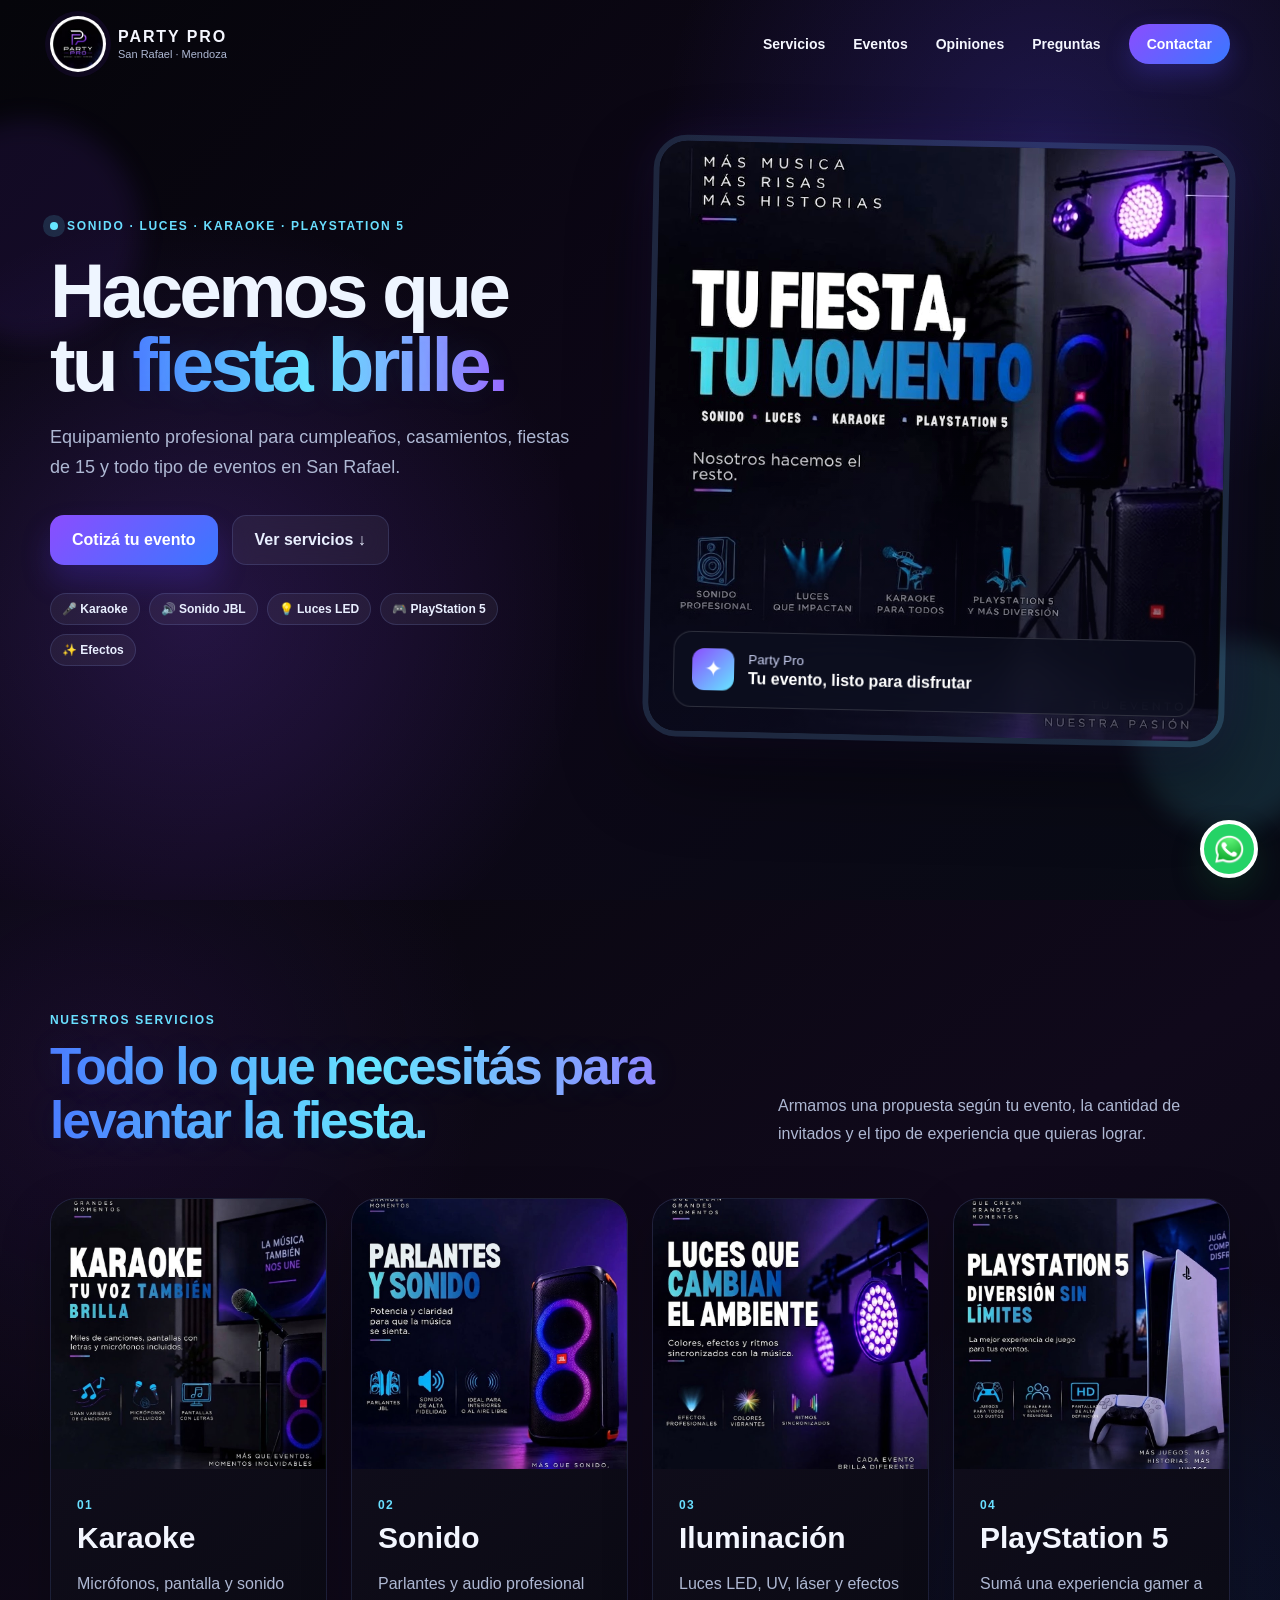
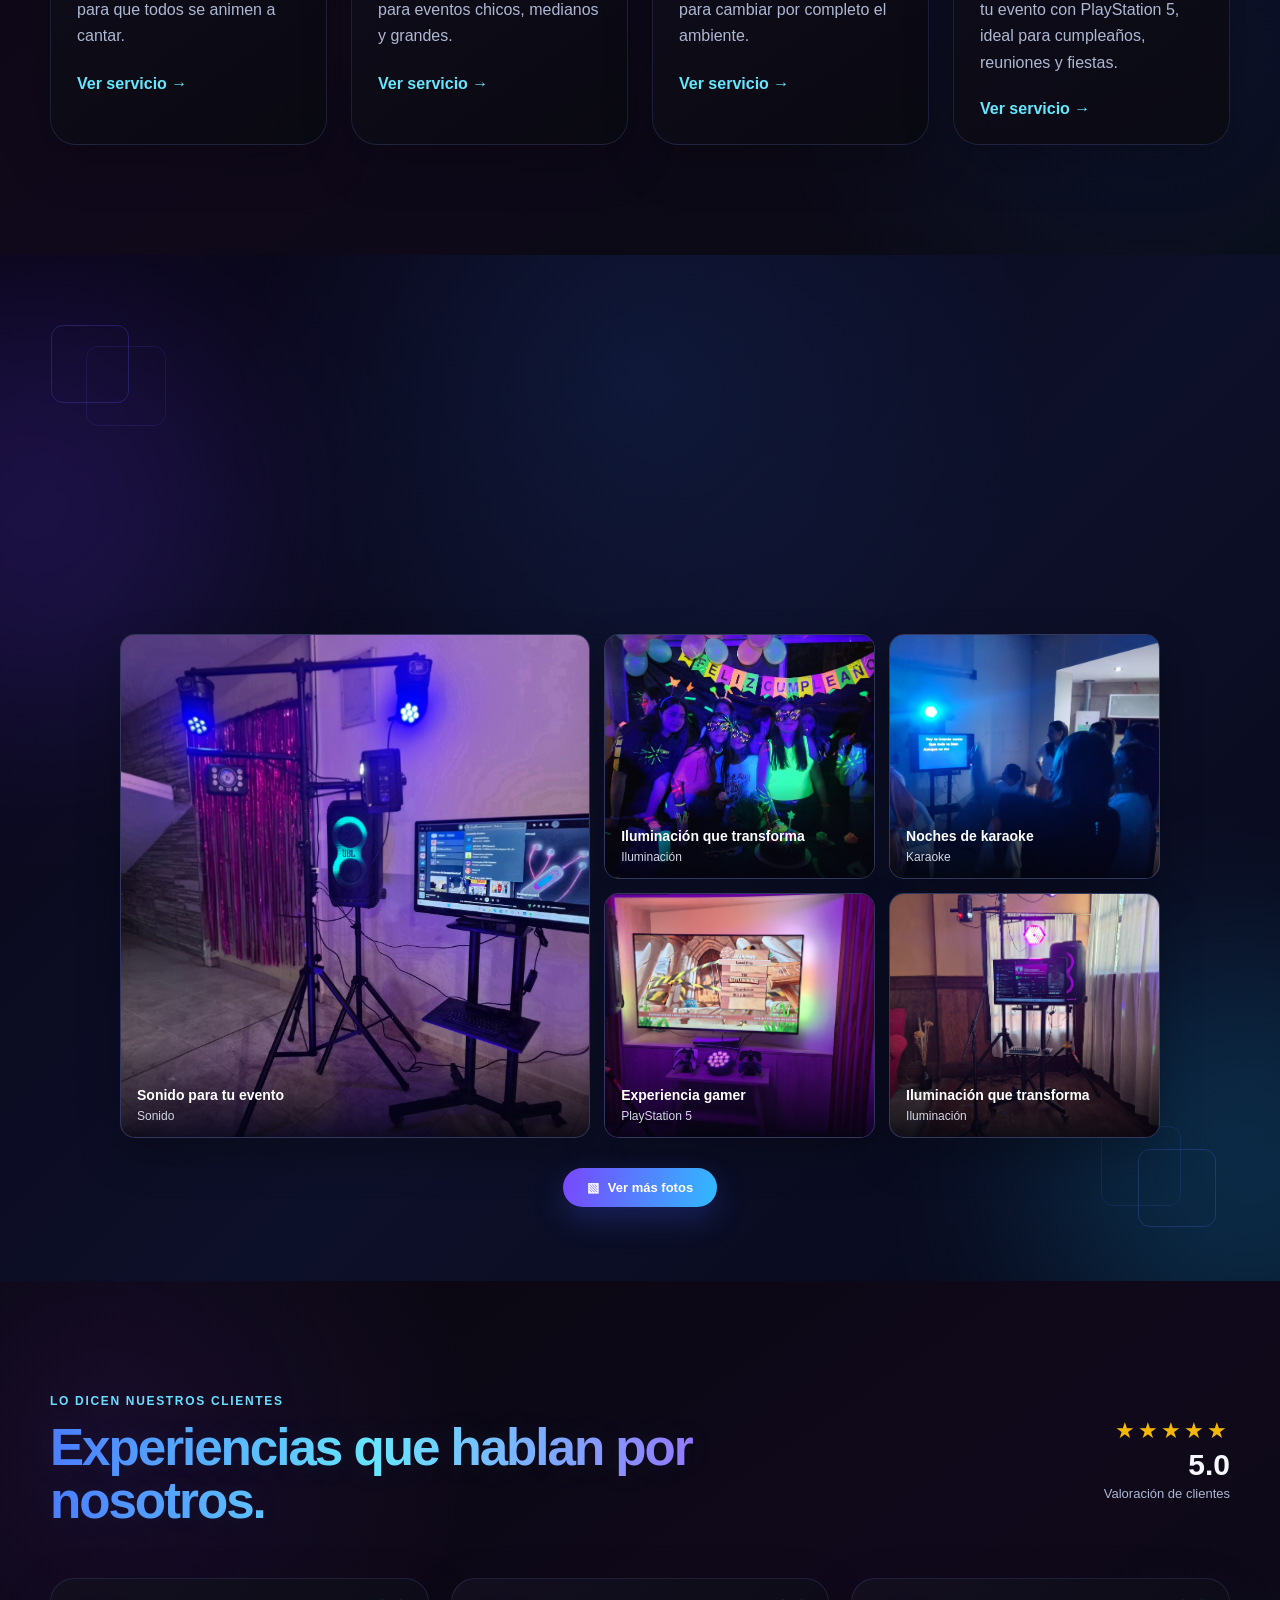
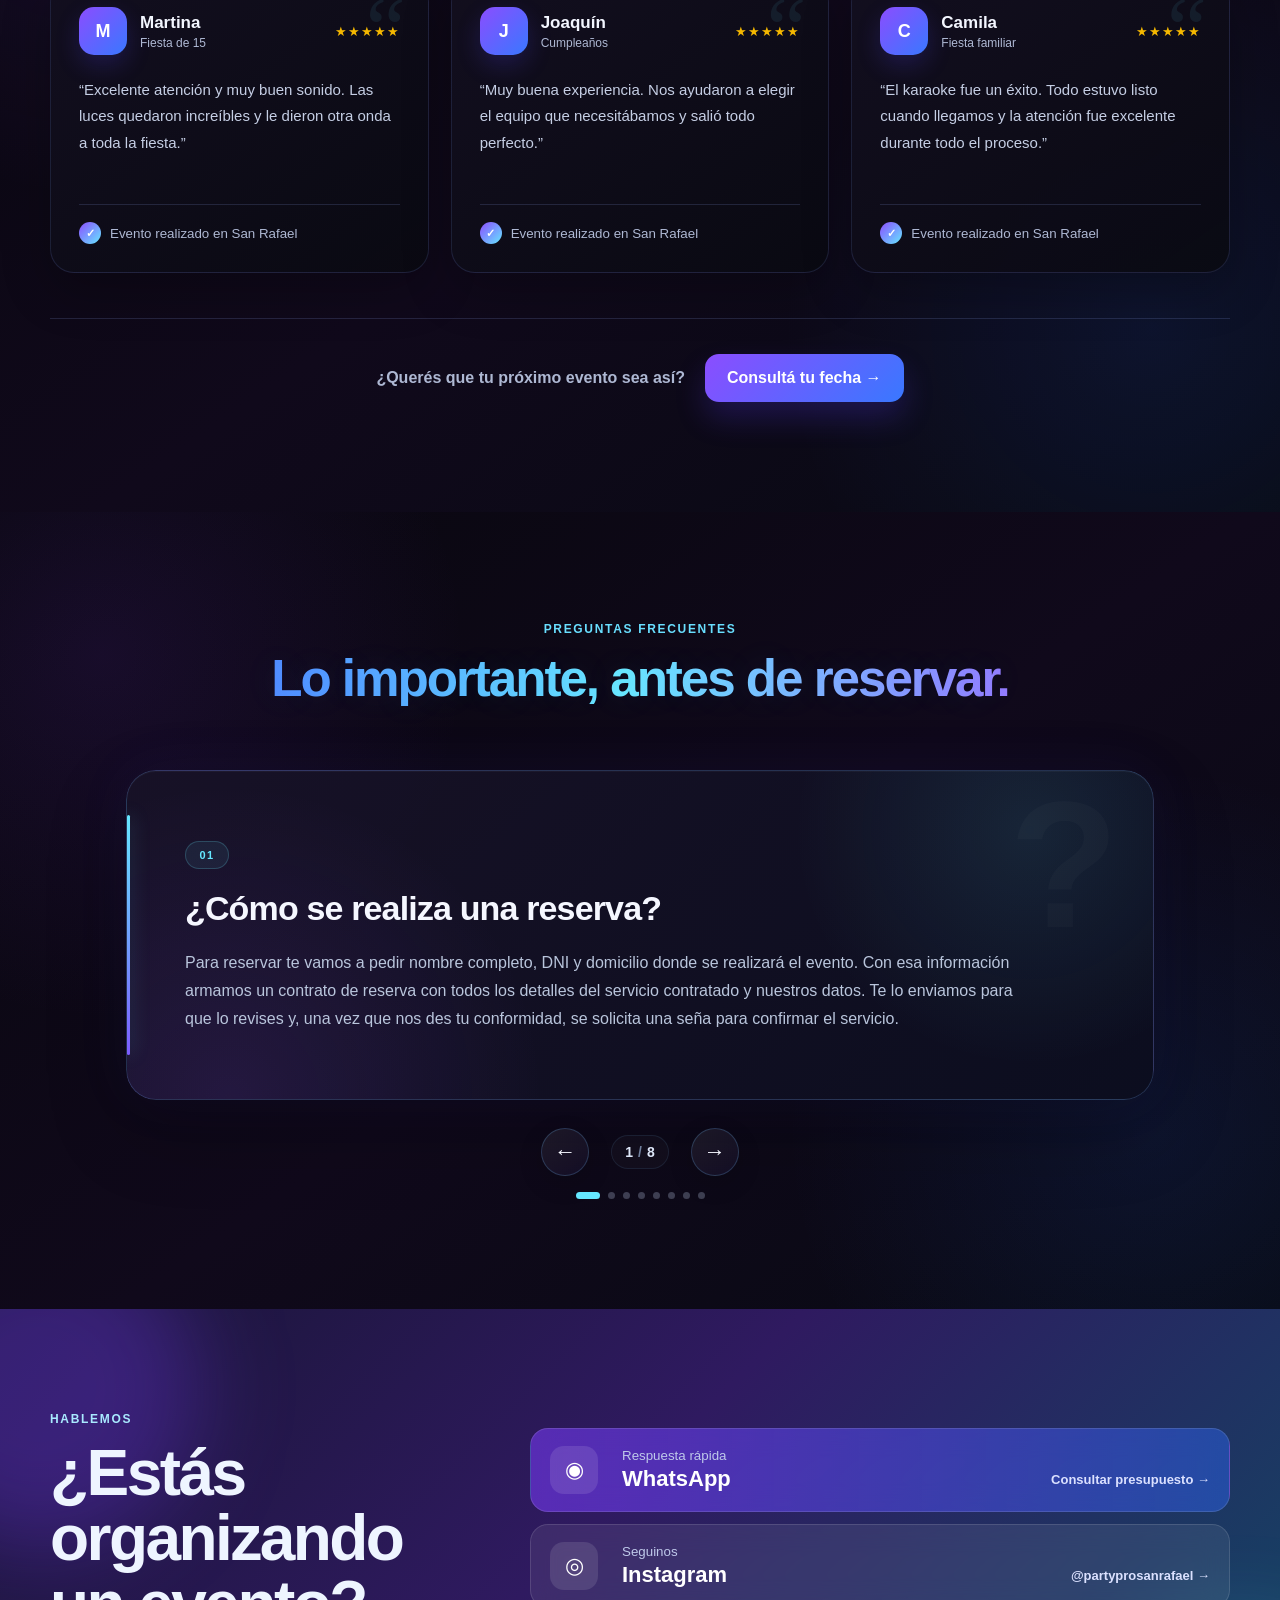
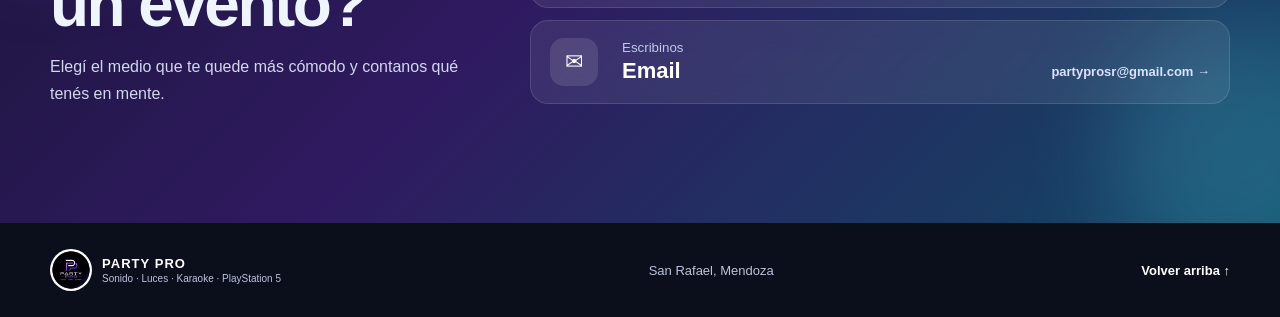
==== commit 31d6f3ff: "feat: galería de eventos con filtros por categoría" ====
--- a/index.html
+++ b/index.html
@@ -4,7 +4,7 @@
 <nav class="navbar container">
 <a href="/" class="brand" aria-label="Party Pro inicio"><img src="assets/logo.png" alt="Logo Party Pro"><div class="brand-copy"><strong>PARTY PRO</strong><span>San Rafael · Mendoza</span></div></a>
 <button class="menu-toggle" aria-label="Abrir menú" aria-expanded="false"><span></span><span></span><span></span></button>
-<div class="nav-links"><a href="#servicios">Servicios</a><a href="#experiencia">Experiencia</a><a href="#opiniones">Opiniones</a><a href="#faq">Preguntas</a><a href="#contacto" class="nav-cta">Contactar</a></div>
+<div class="nav-links"><a href="#servicios">Servicios</a><a href="#eventos">Eventos</a><a href="#opiniones">Opiniones</a><a href="#faq">Preguntas</a><a href="#contacto" class="nav-cta">Contactar</a></div>
 </nav></header><main><section class="hero section-light" id="inicio">
 <div class="hero-orb orb-one"></div>
 <div class="hero-orb orb-two"></div>
@@ -125,111 +125,22 @@
 </article></a>
 </div>
 </div>
-</section><section class="impact" id="experiencia">
-<div class="impact-glow"></div>
-<div class="container impact-grid">
-<div class="impact-copy reveal">
-<span class="kicker light">
-            La experiencia Party Pro
-          </span>
-<h2>
-            Vos disfrutá.<br/>
-<span>Nosotros nos encargamos.</span>
-</h2>
-<p>
-            No se trata solo de alquilar equipos. La idea es que
-            llegues a tu evento y ya esté todo listo para usar.
-          </p>
-<div class="mini-stats">
-<div>
-<strong>Audio</strong>
-<span>Potente y claro</span>
-</div>
-<div>
-<strong>Luces</strong>
-<span>Ambiente a medida</span>
-</div>
-<div>
-<strong>Karaoke</strong>
-<span>Listo para cantar</span>
-</div>
-<div>
-<strong>PlayStation 5</strong>
-<span>Experiencia gamer</span>
-</div>
-</div>
-</div>
-<div class="steps reveal delay-1">
-<div class="step">
-<span>01</span>
-<div>
-<h3>Contanos tu idea</h3>
-<p>
-                Fecha, lugar, cantidad de invitados y qué
-                tenés pensado.
-              </p>
-</div>
-</div>
-<div class="step">
-<span>02</span>
-<div>
-<h3>Armamos el combo ideal</h3>
-<p>
-                Te recomendamos el equipamiento que mejor
-                encaja con tu evento.
-              </p>
-</div>
-</div>
-<div class="step">
-<span>03</span>
-<div>
-<h3>Lo dejamos listo</h3>
-<p>
-                Coordinamos la entrega e instalación para que
-                vos solo disfrutes.
-              </p>
-</div>
-</div>
-</div>
-</div>
-</section><section class="trust section-soft">
-<div class="container trust-grid reveal">
-<div class="trust-intro">
-<span class="kicker">
-            ¿Por qué Party Pro?
-          </span>
-<h2>
-            Una solución simple para organizar mejor tu evento.
-          </h2>
-</div>
-<div class="trust-item">
-<span>✓</span>
-<div>
-<strong>Equipamiento profesional</strong>
-<p>
-              Sonido e iluminación pensados para eventos reales.
-            </p>
-</div>
-</div>
-<div class="trust-item">
-<span>✓</span>
-<div>
-<strong>Atención personalizada</strong>
-<p>
-              Te ayudamos a elegir lo que realmente necesitás.
-            </p>
-</div>
-</div>
-<div class="trust-item">
-<span>✓</span>
-<div>
-<strong>San Rafael y alrededores</strong>
-<p>
-              Coordinación local, rápida y directa.
-            </p>
-</div>
-</div>
-</div>
+</section><section class="events-gallery" id="eventos">
+<div class="events-deco events-deco-left"></div><div class="events-deco events-deco-right"></div>
+<div class="events-glow events-glow-one"></div><div class="events-glow events-glow-two"></div>
+<div class="container">
+<div class="events-heading reveal"><span class="kicker light">Así se viven nuestros eventos</span><h2>Momentos reales,<br/><span>experiencias únicas.</span></h2><p>Te compartimos algunas fotos de eventos donde nuestro equipamiento fue parte de momentos increíbles.</p></div>
+<div class="events-filters reveal" aria-label="Categorías de la galería"><button class="event-filter active" type="button" data-filter="all">Todos</button><button class="event-filter" type="button" data-filter="sonido">Sonido</button><button class="event-filter" type="button" data-filter="iluminacion">Iluminación</button><button class="event-filter" type="button" data-filter="karaoke">Karaoke</button><button class="event-filter" type="button" data-filter="playstation">PlayStation 5</button></div>
+<div class="events-mosaic reveal delay-1" aria-label="Galería de eventos Party Pro">
+<button class="event-photo event-photo-featured" type="button" data-slot="0"><img src="" alt="" loading="lazy"><span class="event-caption"><strong></strong><small></small></span></button>
+<button class="event-photo" type="button" data-slot="1"><img src="" alt="" loading="lazy"><span class="event-caption"><strong></strong><small></small></span></button>
+<button class="event-photo" type="button" data-slot="2"><img src="" alt="" loading="lazy"><span class="event-caption"><strong></strong><small></small></span></button>
+<button class="event-photo" type="button" data-slot="3"><img src="" alt="" loading="lazy"><span class="event-caption"><strong></strong><small></small></span></button>
+<button class="event-photo" type="button" data-slot="4"><img src="" alt="" loading="lazy"><span class="event-caption"><strong></strong><small></small></span></button>
+</div>
+<button class="events-more reveal" type="button" id="events-more">▧ <span>Ver más fotos</span></button>
+</div>
+<div class="gallery-lightbox" aria-hidden="true" role="dialog" aria-modal="true" aria-label="Galería de eventos"><button class="lightbox-close" type="button" aria-label="Cerrar galería">×</button><button class="lightbox-arrow lightbox-prev" type="button" aria-label="Foto anterior">←</button><div class="lightbox-image-wrap"><img class="lightbox-image" src="" alt=""><span class="lightbox-counter"></span></div><button class="lightbox-arrow lightbox-next" type="button" aria-label="Foto siguiente">→</button></div>
 </section><section class="reviews section-light" id="opiniones">
 <div class="container">
 <div class="section-heading reviews-heading reveal">
--- a/styles.css
+++ b/styles.css
@@ -2177,3 +2177,35 @@
   #faq .faq-title .kicker{margin-bottom:12px}
   #faq .faq-title h2{font-size:clamp(36px,11vw,48px)}
 }
+
+/* ===== EVENTOS REALES · GALERÍA ===== */
+.events-gallery{position:relative;overflow:hidden;padding:110px 0 120px;background:linear-gradient(135deg,#080717 0%,#10112b 48%,#101b36 100%);color:#fff}
+.events-gallery .container{position:relative;z-index:2}.events-glow{position:absolute;border-radius:50%;filter:blur(90px);opacity:.18;pointer-events:none}.events-glow-one{width:420px;height:420px;background:#6b3cff;left:-180px;top:40px}.events-glow-two{width:420px;height:420px;background:#1bbcff;right:-180px;bottom:-100px}
+.events-heading{text-align:center;max-width:850px;margin:0 auto 52px}.events-heading .kicker{display:block;margin-bottom:16px}.events-heading h2{margin:0;font-size:clamp(44px,5.5vw,76px);line-height:.98;letter-spacing:-.045em}.events-heading h2 span{background:linear-gradient(90deg,#80eaff,#a788ff);-webkit-background-clip:text;background-clip:text;color:transparent}.events-heading p{max-width:650px;margin:22px auto 0;color:#c4c8df;font-size:18px;line-height:1.7}
+.events-mosaic{display:grid;grid-template-columns:1.45fr 1fr 1fr;grid-template-rows:repeat(3,210px);gap:14px}.event-photo{appearance:none;border:1px solid rgba(143,157,255,.22);padding:0;margin:0;border-radius:18px;overflow:hidden;background:#111329;cursor:pointer;position:relative;box-shadow:0 20px 45px rgba(0,0,0,.18)}.event-photo-featured{grid-row:span 3}.event-photo:nth-child(2),.event-photo:nth-child(3){grid-row:span 1}.event-photo:nth-child(4),.event-photo:nth-child(5),.event-photo:nth-child(6),.event-photo:nth-child(7){grid-row:span 1}.event-photo:nth-child(8){display:none}.event-photo img{width:100%;height:100%;display:block;object-fit:cover;transition:transform .45s ease,filter .45s ease}.event-photo::after{content:'↗';position:absolute;right:14px;top:14px;width:36px;height:36px;display:grid;place-items:center;border-radius:50%;background:rgba(8,8,20,.62);border:1px solid rgba(255,255,255,.22);color:#fff;opacity:0;transform:translateY(5px);transition:.25s}.event-photo:hover img{transform:scale(1.045);filter:brightness(1.08)}.event-photo:hover::after{opacity:1;transform:none}
+.gallery-lightbox{position:fixed;inset:0;z-index:1000;background:rgba(3,3,12,.94);backdrop-filter:blur(12px);display:flex;align-items:center;justify-content:center;opacity:0;visibility:hidden;transition:.25s;padding:40px 92px}.gallery-lightbox.open{opacity:1;visibility:visible}.lightbox-image-wrap{height:min(82vh,900px);max-width:min(1100px,82vw);display:flex;flex-direction:column;align-items:center;justify-content:center;gap:12px}.lightbox-image{max-width:100%;max-height:calc(82vh - 35px);object-fit:contain;border-radius:14px;box-shadow:0 30px 90px rgba(0,0,0,.5)}.lightbox-counter{color:#b9bed6;font-size:14px}.lightbox-close,.lightbox-arrow{position:absolute;border:1px solid rgba(255,255,255,.18);background:rgba(24,25,48,.75);color:#fff;cursor:pointer;display:grid;place-items:center;transition:.2s}.lightbox-close{right:28px;top:24px;width:48px;height:48px;border-radius:50%;font-size:31px}.lightbox-arrow{top:50%;transform:translateY(-50%);width:54px;height:54px;border-radius:50%;font-size:24px}.lightbox-prev{left:28px}.lightbox-next{right:28px}.lightbox-close:hover,.lightbox-arrow:hover{background:#555dff;border-color:#747bff}body.lightbox-open{overflow:hidden}
+@media(max-width:900px){.events-gallery{padding:86px 0 94px}.events-mosaic{grid-template-columns:1fr 1fr;grid-template-rows:360px repeat(3,190px)}.event-photo-featured{grid-column:span 2;grid-row:span 1}.event-photo:nth-child(8){display:block}.gallery-lightbox{padding:70px 60px}.lightbox-arrow{width:46px;height:46px}.lightbox-prev{left:12px}.lightbox-next{right:12px}}
+@media(max-width:600px){.events-gallery{padding:72px 0 78px}.events-heading{margin-bottom:34px}.events-heading h2{font-size:clamp(38px,12vw,54px)}.events-heading p{font-size:16px}.events-mosaic{grid-template-columns:1fr 1fr;grid-template-rows:300px repeat(4,145px);gap:9px}.event-photo{border-radius:13px}.event-photo-featured{grid-column:span 2}.event-photo:nth-child(8){display:block}.gallery-lightbox{padding:70px 12px 90px}.lightbox-image-wrap{max-width:96vw}.lightbox-arrow{top:auto;bottom:22px;transform:none}.lightbox-prev{left:calc(50% - 62px)}.lightbox-next{right:calc(50% - 62px)}.lightbox-close{right:14px;top:14px}}
+
+/* ===== EVENTOS · REDISEÑO REFERENCIA ===== */
+#eventos.events-gallery{padding:82px 0 74px;background:radial-gradient(circle at 50% 12%,rgba(32,90,180,.16),transparent 36%),linear-gradient(135deg,#090516 0%,#0d1029 55%,#07091a 100%);min-height:auto}
+#eventos .container{max-width:1120px}
+#eventos .events-heading{max-width:760px;margin:0 auto 28px}
+#eventos .events-heading .kicker{font-size:12px;letter-spacing:.18em;margin-bottom:14px}
+#eventos .events-heading h2{font-size:clamp(38px,4.2vw,58px);line-height:1.02;letter-spacing:-.04em}
+#eventos .events-heading p{font-size:15px;line-height:1.6;max-width:600px;margin-top:16px}
+.events-filters{display:flex;justify-content:center;flex-wrap:wrap;gap:12px;margin:0 auto 30px}.event-filter{border:1px solid rgba(150,160,230,.24);background:rgba(15,14,38,.68);color:#d8dbed;border-radius:999px;padding:10px 22px;font:inherit;font-size:13px;cursor:pointer;transition:.22s}.event-filter:hover{border-color:rgba(120,210,255,.55);transform:translateY(-1px)}.event-filter.active{color:#fff;border-color:transparent;background:linear-gradient(100deg,#7a45ff,#2fb9ff);box-shadow:0 8px 28px rgba(78,91,255,.28)}
+#eventos .events-mosaic{display:grid;grid-template-columns:1.18fr .68fr .68fr;grid-template-rows:245px 245px;gap:14px;max-width:1040px;margin:0 auto}
+#eventos .event-photo{display:block!important;grid-row:auto;grid-column:auto;border-radius:15px;border:1px solid rgba(139,150,230,.28);box-shadow:0 18px 42px rgba(0,0,0,.25)}
+#eventos .event-photo-featured{grid-row:1 / 3;grid-column:1}
+#eventos .event-photo:nth-child(2){grid-column:2;grid-row:1}#eventos .event-photo:nth-child(3){grid-column:3;grid-row:1}#eventos .event-photo:nth-child(4){grid-column:2;grid-row:2}#eventos .event-photo:nth-child(5){grid-column:3;grid-row:2}
+#eventos .event-photo::after{display:none}#eventos .event-photo img{object-fit:cover;object-position:center}
+.event-caption{position:absolute;z-index:2;left:0;right:0;bottom:0;padding:44px 16px 14px;text-align:left;background:linear-gradient(transparent,rgba(3,4,14,.88));color:#fff;pointer-events:none}.event-caption strong{display:block;font-size:14px;line-height:1.2}.event-caption small{display:block;color:#d3d6e5;margin-top:5px;font-size:12px}
+.events-more{display:flex;align-items:center;gap:9px;margin:30px auto 0;border:0;border-radius:999px;padding:12px 24px;background:linear-gradient(100deg,#7847ff,#30baff);color:#fff;font:inherit;font-weight:800;font-size:13px;cursor:pointer;box-shadow:0 12px 30px rgba(64,92,255,.25);transition:.2s}.events-more:hover{transform:translateY(-2px);box-shadow:0 15px 36px rgba(64,92,255,.36)}
+.events-deco{position:absolute;width:78px;height:78px;border:1px solid rgba(91,103,255,.24);border-radius:12px;pointer-events:none}.events-deco:after{content:"";position:absolute;width:78px;height:78px;border:1px solid rgba(91,103,255,.13);border-radius:12px}.events-deco-left{left:4%;top:70px}.events-deco-left:after{left:34px;top:20px}.events-deco-right{right:5%;bottom:54px}.events-deco-right:after{right:34px;bottom:20px}
+.event-photo.is-filtered-out{display:none!important}
+@media(max-width:900px){#eventos.events-gallery{padding:72px 0}#eventos .events-mosaic{grid-template-columns:1fr 1fr;grid-template-rows:330px 190px 190px}#eventos .event-photo-featured{grid-column:1 / 3;grid-row:1}#eventos .event-photo:nth-child(n+2){grid-column:auto;grid-row:auto}.events-deco{display:none}}
+@media(max-width:600px){#eventos.events-gallery{padding:62px 0}#eventos .events-heading{margin-bottom:24px}#eventos .events-heading h2{font-size:clamp(36px,11vw,48px)}#eventos .events-heading p{font-size:14px}.events-filters{gap:8px;margin-bottom:22px}.event-filter{padding:8px 14px;font-size:12px}#eventos .events-mosaic{grid-template-columns:1fr 1fr;grid-template-rows:280px 155px 155px;gap:9px}.event-caption{padding:34px 11px 10px}.event-caption strong{font-size:12px}.event-caption small{font-size:10px}.events-more{margin-top:24px}}
+
+/* Galería dinámica: oculta slots vacíos cuando una categoría tiene menos de 5 fotos. */
+#eventos .event-photo[hidden],#eventos .event-photo.is-empty{display:none!important}
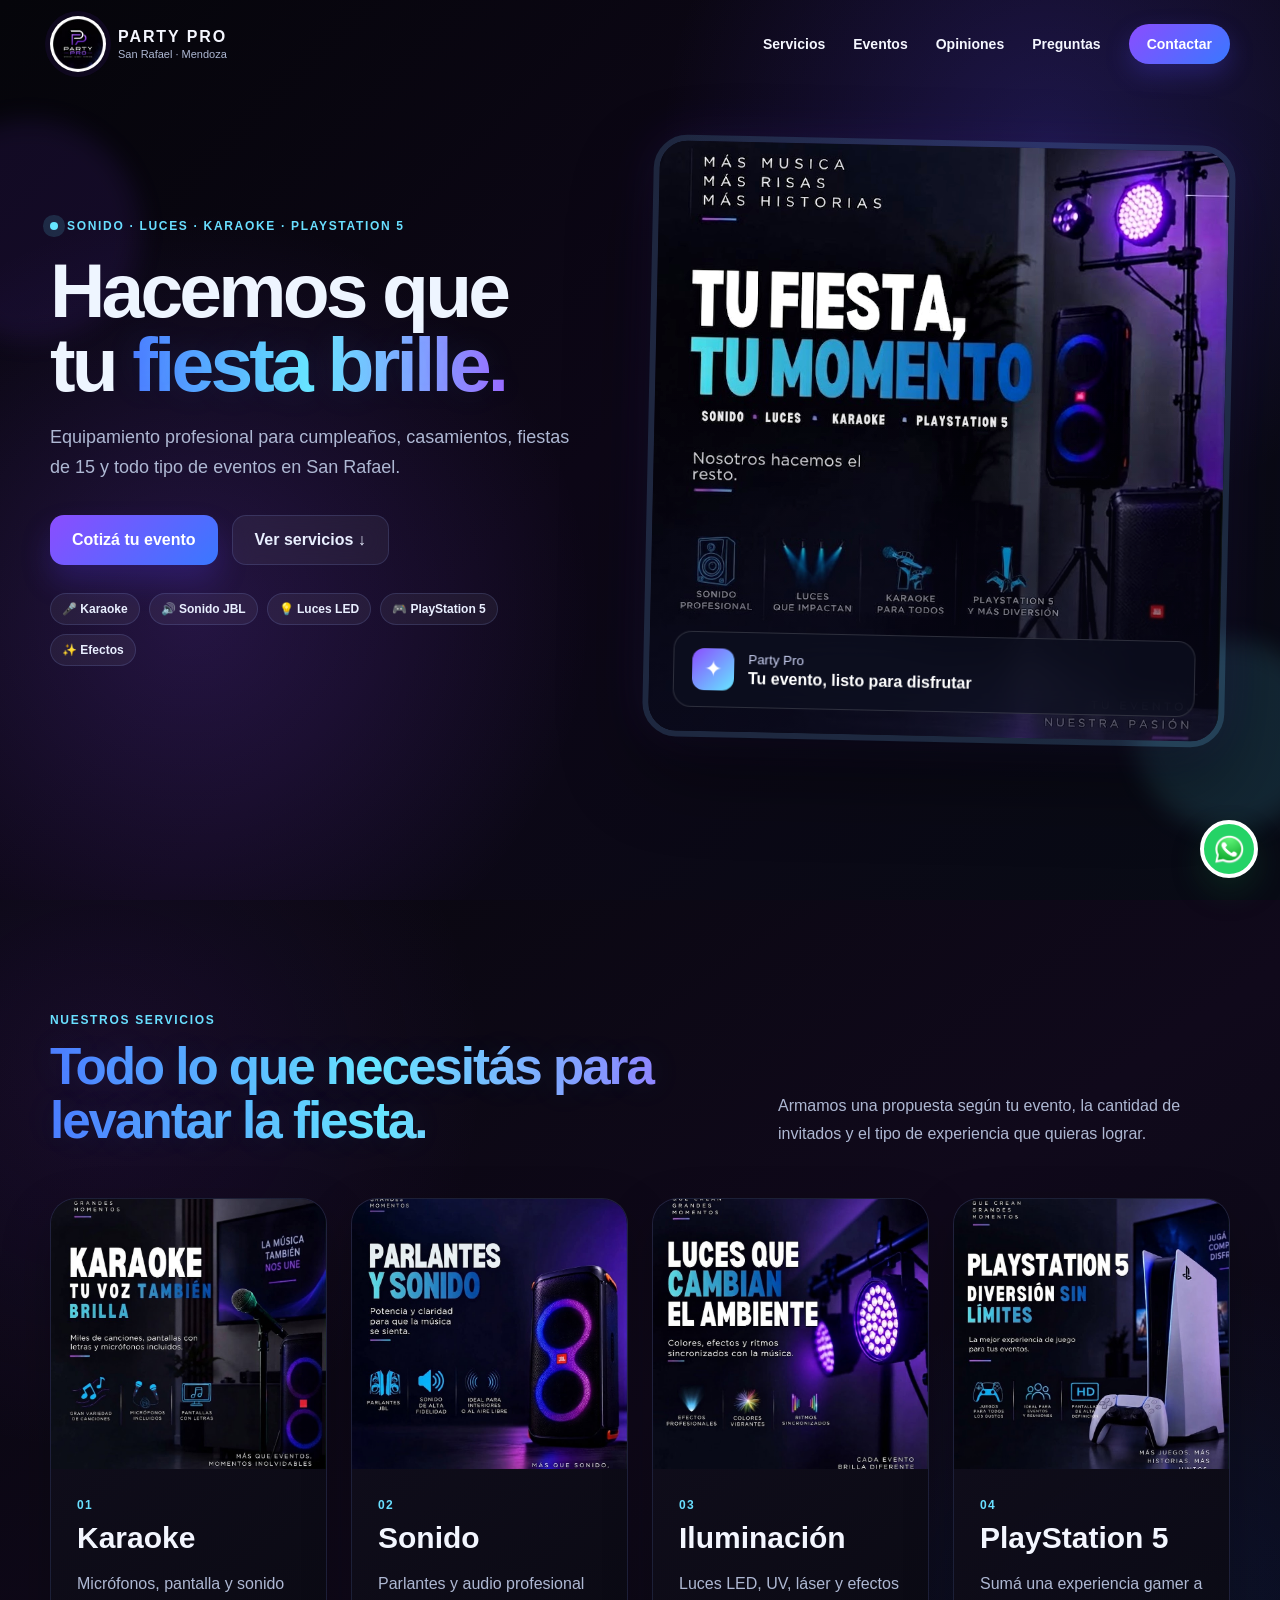
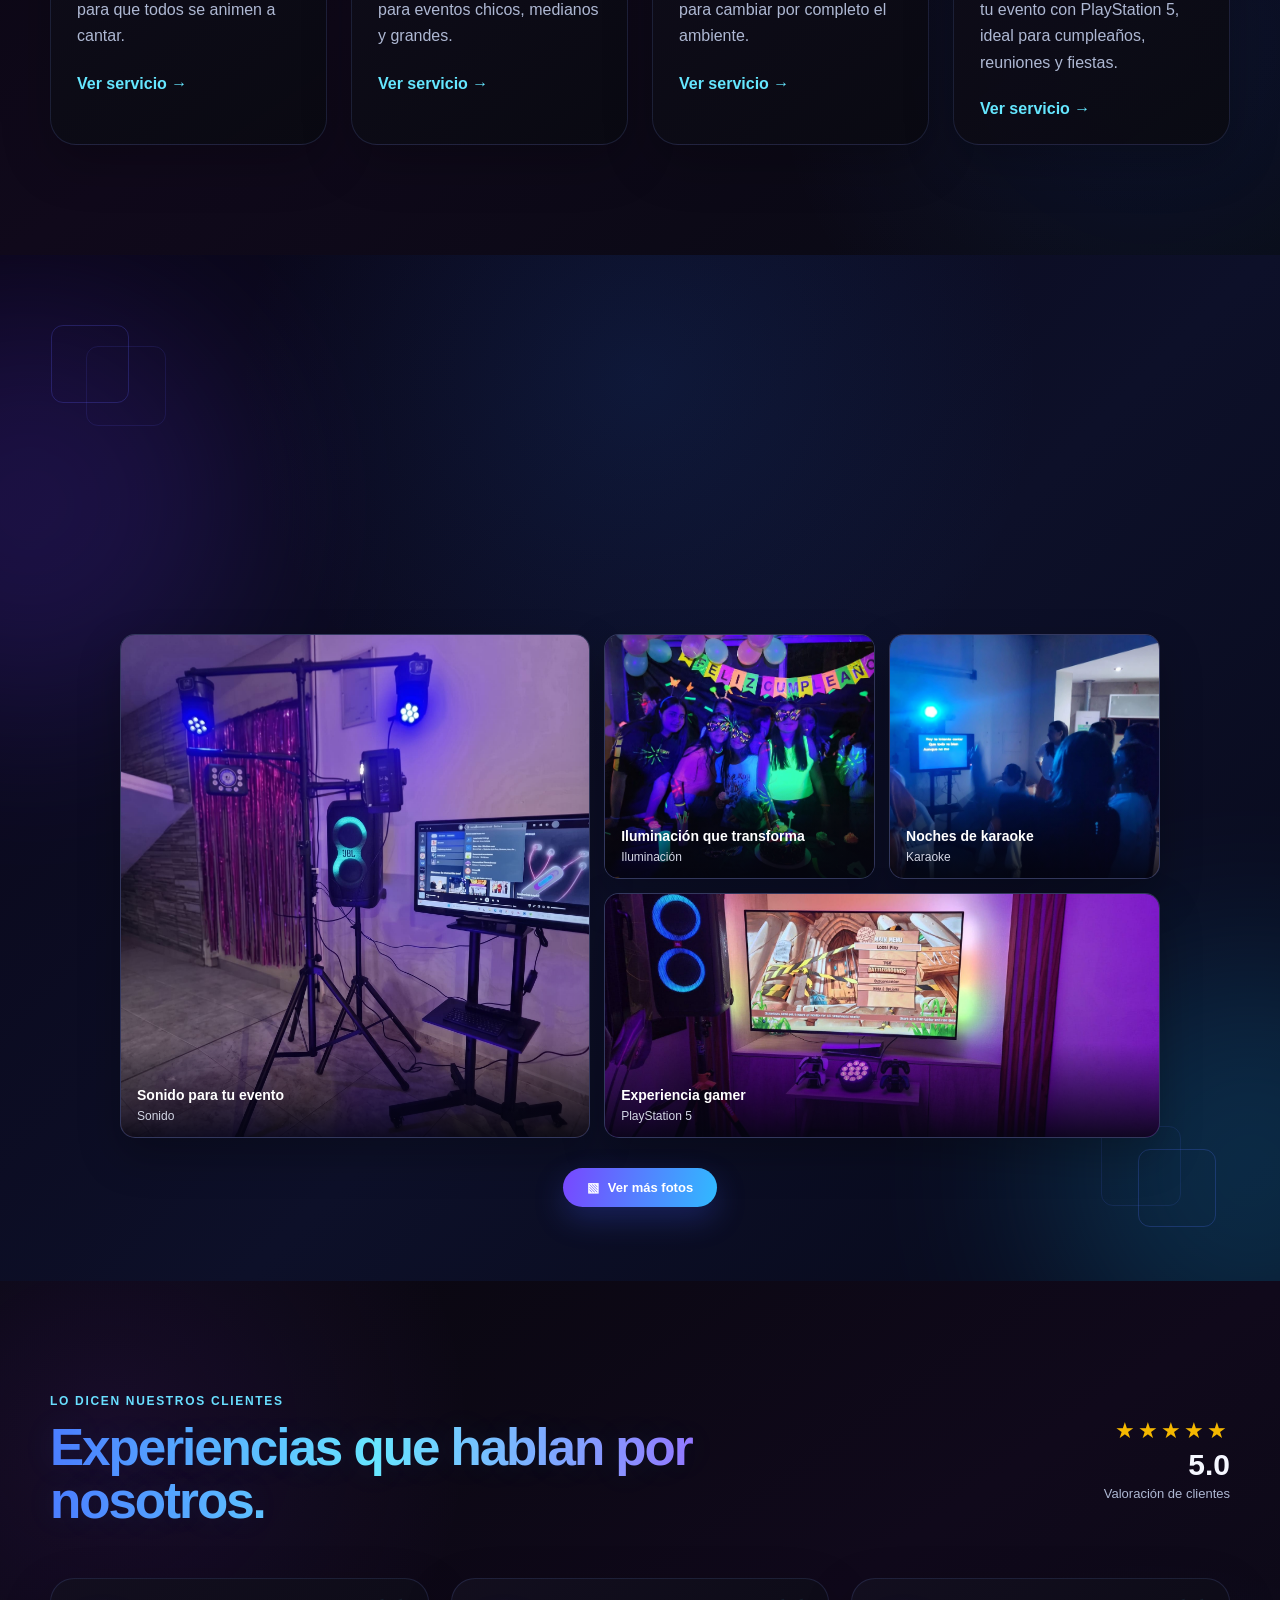
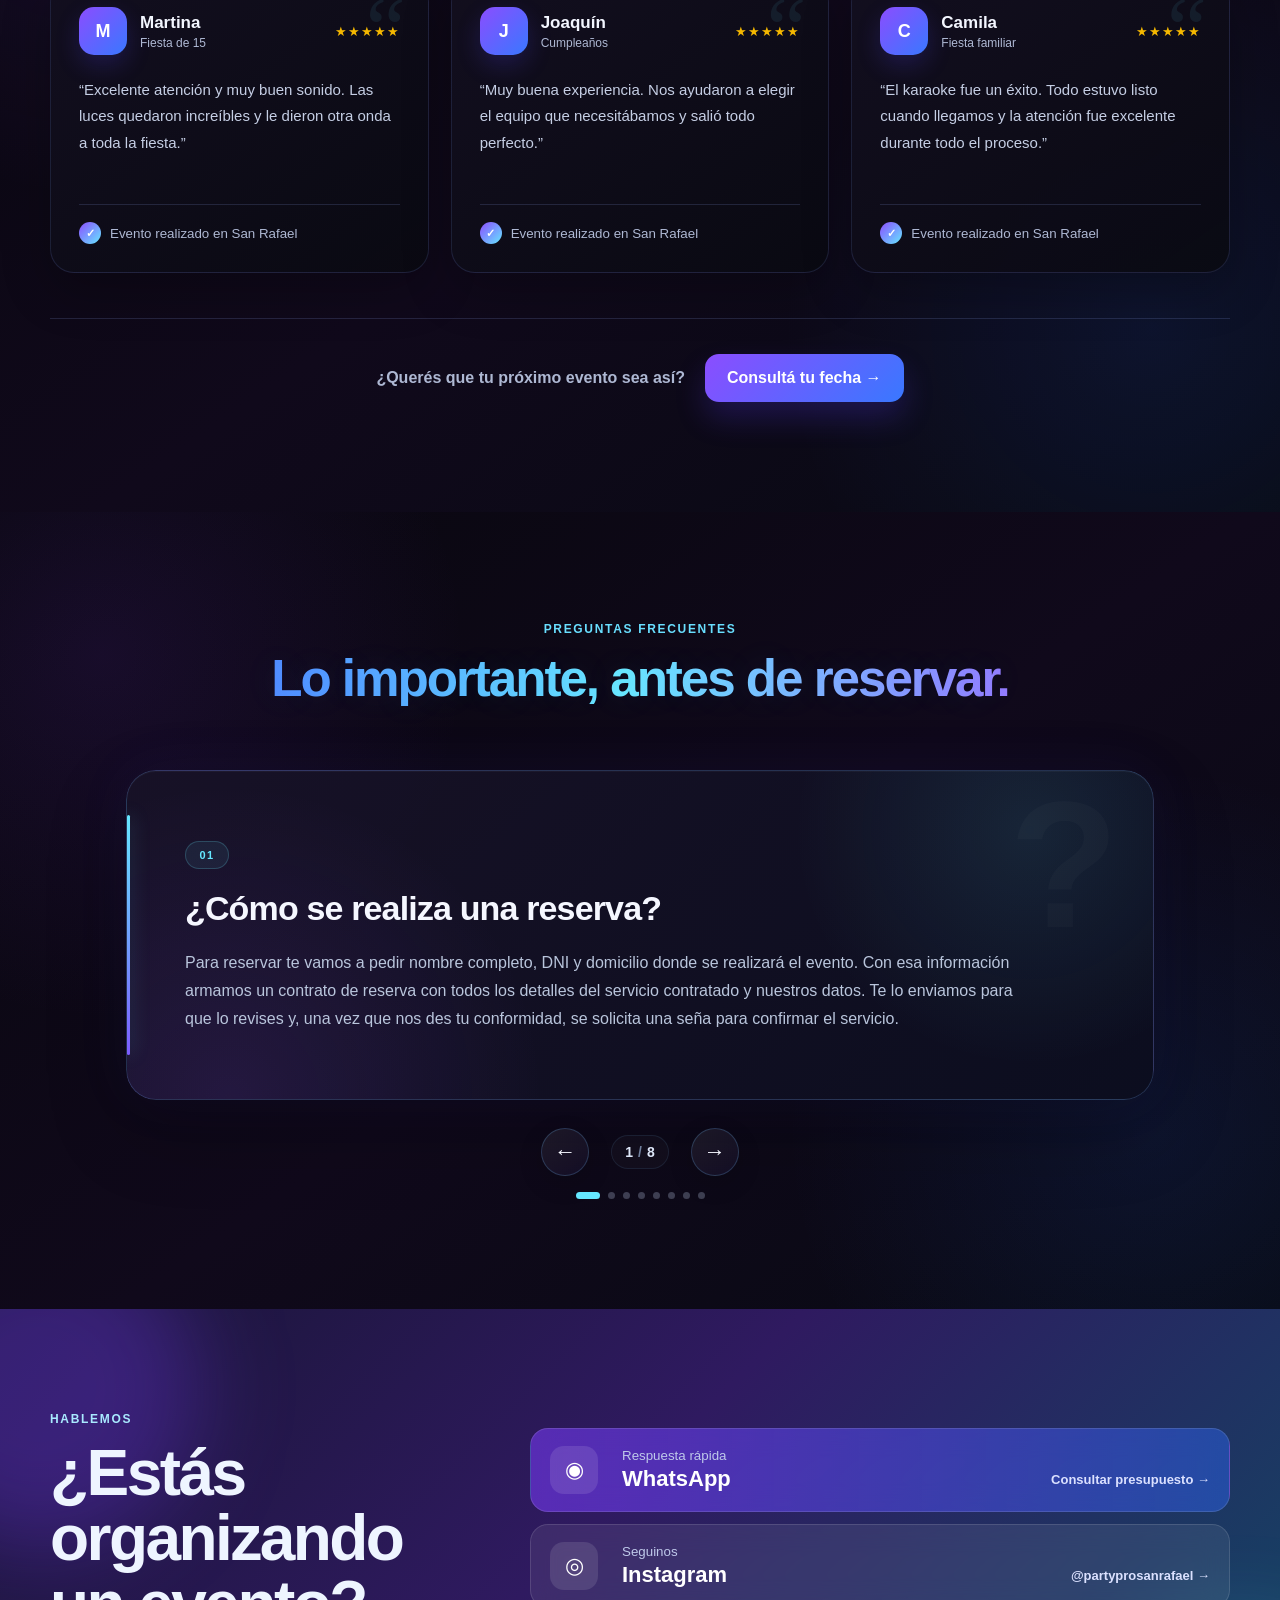
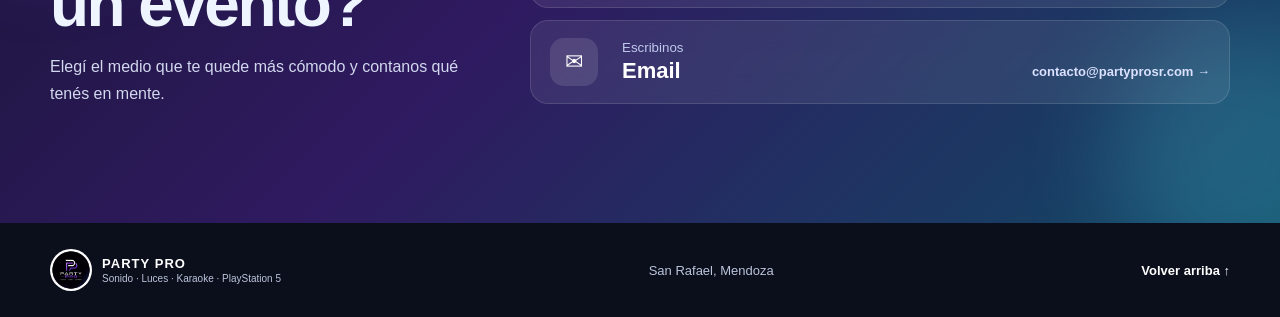
==== commit 759621d2: "cambio de gmail" ====
--- a/index.html
+++ b/index.html
@@ -329,7 +329,7 @@
               </em>
 </div>
 </a>
-<a class="contact-card" href="mailto:partyprosr@gmail.com">
+<a class="contact-card" href="mailto:contacto@partyprosr.com">
 <span class="contact-icon">✉</span>
 <div>
 <small>
@@ -339,7 +339,7 @@
                 Email
               </strong>
 <em>
-                partyprosr@gmail.com →
+                contacto@partyprosr.com →
               </em>
 </div>
 </a>
--- a/styles.css
+++ b/styles.css
@@ -2209,3 +2209,16 @@
 
 /* Galería dinámica: oculta slots vacíos cuando una categoría tiene menos de 5 fotos. */
 #eventos .event-photo[hidden],#eventos .event-photo.is-empty{display:none!important}
+
+
+/* Galería inteligente: si hay exactamente 4 fotos, la última completa el hueco. */
+#eventos .events-mosaic.has-four-items .event-photo:nth-child(4){
+  grid-column:2 / 4;
+  grid-row:2;
+}
+@media(max-width:900px){
+  #eventos .events-mosaic.has-four-items .event-photo:nth-child(4){
+    grid-column:1 / 3;
+    grid-row:auto;
+  }
+}
